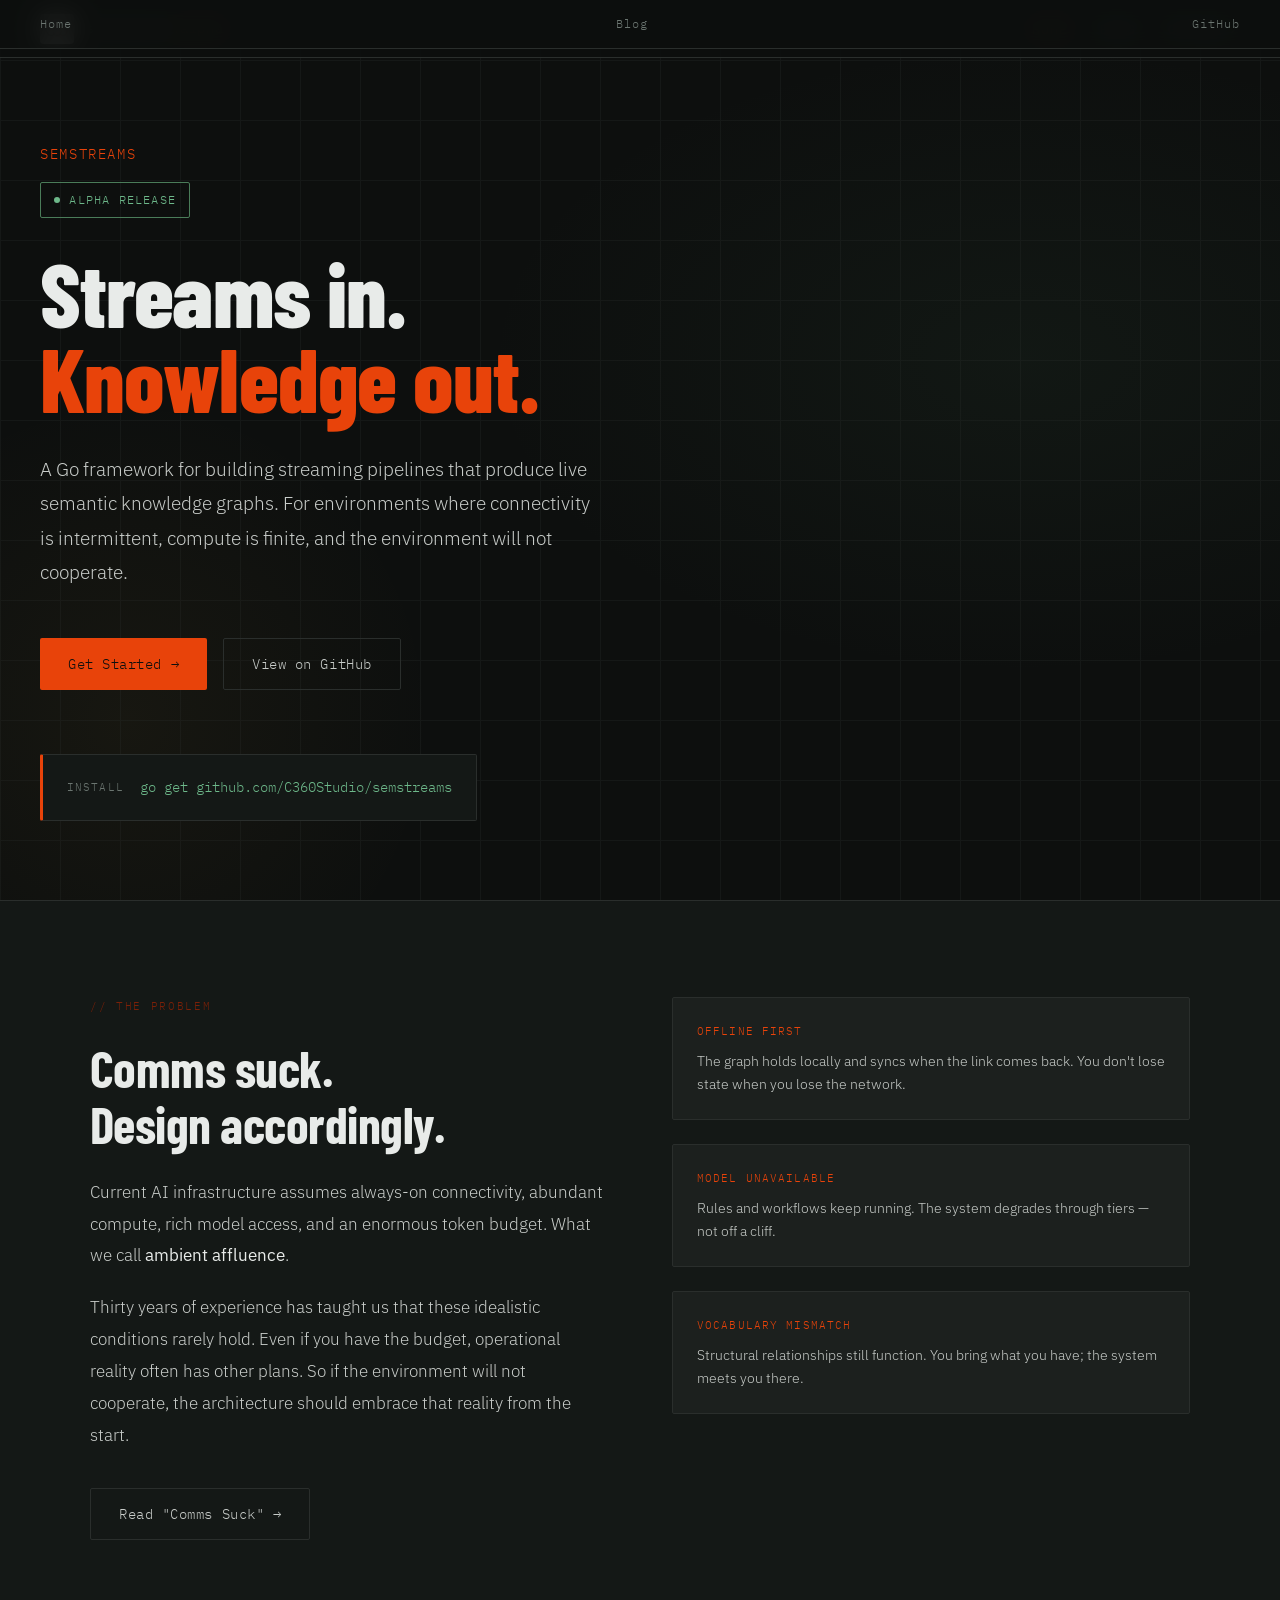
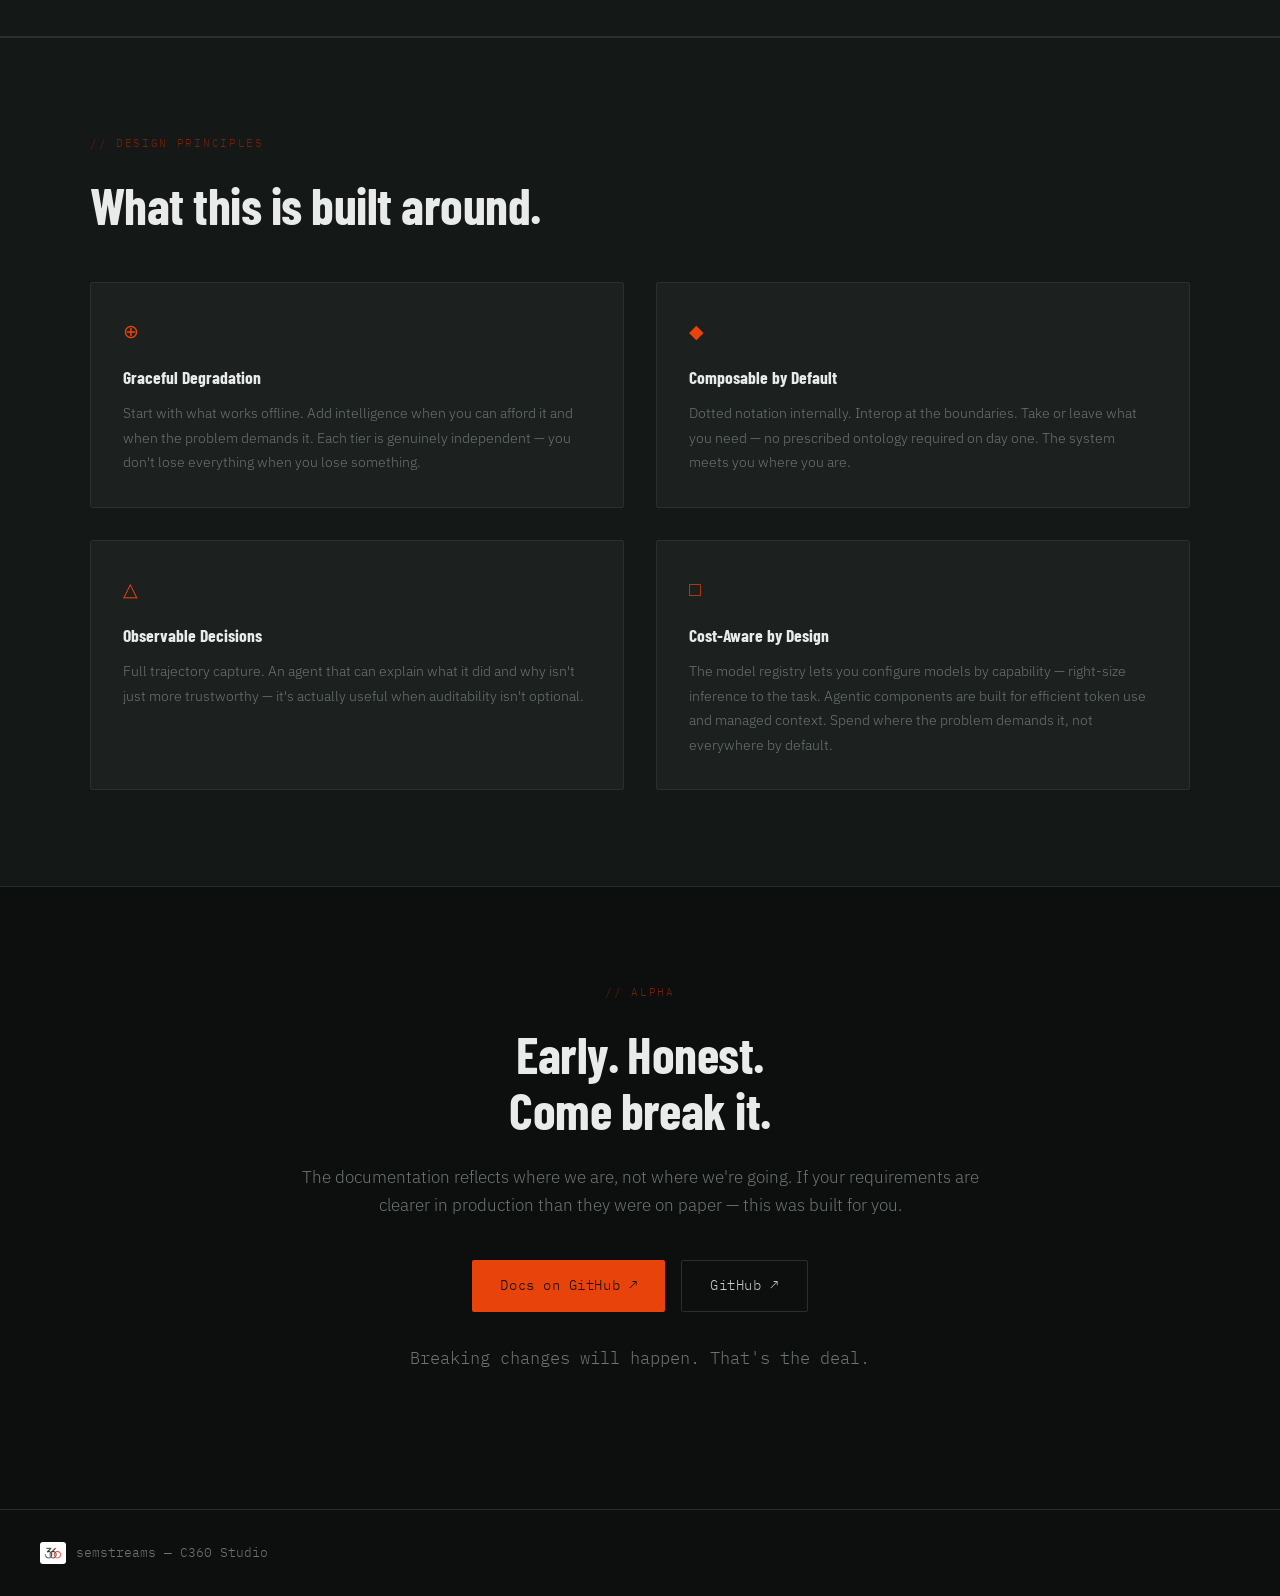
==== index.html @ 3d32286f "feat: add favicon using 360 logo Co-Authored-By: Claude Opus 4.6 <noreply@anthropic.com>" ====
<!DOCTYPE html>
<html lang="en">
<head>
  <meta charset="UTF-8" />
  <meta name="viewport" content="width=device-width, initial-scale=1.0" />
  <title>Semstreams — Stream Processing for the Real World</title>
  <link rel="preconnect" href="https://fonts.googleapis.com" />
  <link href="https://fonts.googleapis.com/css2?family=Barlow+Condensed:wght@600;700;800&family=IBM+Plex+Mono:wght@400;500&family=IBM+Plex+Sans:wght@300;400&display=swap" rel="stylesheet" />
  <link rel="icon" type="image/png" href="360 logo round 50.png" />
  <link rel="stylesheet" href="styles.css" />
</head>
<body>
<nav>
  <a href="index.html" class="nav-logo">
    <img src="360 logo round 50.png" alt="C360 Studio" />
    <span>semstreams<em>.alpha</em></span>
  </a>
  <ul class="nav-links">
    <li><a href="index.html" class="active">Home</a></li>
    <li><a href="blog.html">Blog</a></li>
    <li><a href="https://github.com/C360Studio/semstreams" target="_blank">GitHub &#8599;</a></li>
  </ul>
</nav>

<section class="hero">
  <div class="hero-grid"></div>
  <div class="hero-content">
    <div class="hero-product">Semstreams</div>
    <div class="hero-tag">Alpha Release</div>
    <h1>Streams in.<br/><em>Knowledge out.</em></h1>
    <p class="hero-sub">A Go framework for building streaming pipelines that produce live semantic knowledge graphs. For environments where connectivity is intermittent, compute is finite, and the environment will not cooperate.</p>
    <div class="hero-actions">
      <a href="https://github.com/C360Studio/semstreams/tree/main/docs" target="_blank" class="btn-primary">Get Started &#8594;</a>
      <a href="https://github.com/C360Studio/semstreams" target="_blank" class="btn-ghost">View on GitHub</a>
    </div>
    <div class="install-strip">
      <span class="install-label">Install</span>
      <code>go get github.com/C360Studio/semstreams</code>
    </div>
  </div>
</section>

<section class="truth-section">
  <div class="truth-grid">
    <div class="truth-left">
      <div class="section-label">// The Problem</div>
      <h2>Comms suck.<br/>Design accordingly.</h2>
      <p>Current AI infrastructure assumes always-on connectivity, abundant compute, rich model access, and an enormous token budget. What we call <strong>ambient affluence</strong>.</p>
      <p>Thirty years of experience has taught us that these idealistic conditions rarely hold. Even if you have the budget, operational reality often has other plans. So if the environment will not cooperate, the architecture should embrace that reality from the start.</p>
      <a href="blog.html" class="btn-ghost" style="display:inline-flex;margin-top:1rem;">Read "Comms Suck" &#8594;</a>
    </div>
    <div class="truth-right">
      <div class="truth-item"><div class="truth-item-label">Offline first</div><p>The graph holds locally and syncs when the link comes back. You don't lose state when you lose the network.</p></div>
      <div class="truth-item"><div class="truth-item-label">Model unavailable</div><p>Rules and workflows keep running. The system degrades through tiers — not off a cliff.</p></div>
      <div class="truth-item"><div class="truth-item-label">Vocabulary mismatch</div><p>Structural relationships still function. You bring what you have; the system meets you there.</p></div>
    </div>
  </div>
</section>

<section class="principles-section">
  <div class="principles-inner">
    <div class="section-label">// Design Principles</div>
    <h2>What this is built around.</h2>
    <div class="principles-grid">
      <div class="principle"><div class="principle-icon">&#8853;</div><h3>Graceful Degradation</h3><p>Start with what works offline. Add intelligence when you can afford it and when the problem demands it. Each tier is genuinely independent — you don't lose everything when you lose something.</p></div>
      <div class="principle"><div class="principle-icon">&#9670;</div><h3>Composable by Default</h3><p>Dotted notation internally. Interop at the boundaries. Take or leave what you need — no prescribed ontology required on day one. The system meets you where you are.</p></div>
      <div class="principle"><div class="principle-icon">&#9651;</div><h3>Observable Decisions</h3><p>Full trajectory capture. An agent that can explain what it did and why isn't just more trustworthy — it's actually useful when auditability isn't optional.</p></div>
      <div class="principle"><div class="principle-icon">&#9633;</div><h3>Cost-Aware by Design</h3><p>The model registry lets you configure models by capability — right-size inference to the task. Agentic components are built for efficient token use and managed context. Spend where the problem demands it, not everywhere by default.</p></div>
    </div>
  </div>
</section>

<section>
  <div class="cta-section">
    <div class="section-label">// Alpha</div>
    <h2>Early. Honest.<br/>Come break it.</h2>
    <p>The documentation reflects where we are, not where we're going. If your requirements are clearer in production than they were on paper — this was built for you.</p>
    <div class="cta-actions">
      <a href="https://github.com/C360Studio/semstreams/tree/main/docs" target="_blank" class="btn-primary">Docs on GitHub &#8599;</a>
      <a href="https://github.com/C360Studio/semstreams" target="_blank" class="btn-ghost">GitHub &#8599;</a>
    </div>
    <p class="alpha-note">Breaking changes will happen. That's the deal.</p>
  </div>
</section>

<footer>
  <div class="footer-left">
    <img src="360 logo round 50.png" alt="C360" />
    <span>semstreams &mdash; C360 Studio</span>
  </div>
  <nav class="footer-links">
    <a href="index.html">Home</a>
    <a href="blog.html">Blog</a>
    <a href="https://github.com/C360Studio/semstreams" target="_blank">GitHub</a>
  </nav>
</footer>
</body>
</html>
---- styles.css ----
/* ===== Reset & Custom Properties ===== */
*, *::before, *::after { box-sizing: border-box; margin: 0; padding: 0; }

:root {
  --bg: #0d0f0e;
  --bg-2: #141816;
  --bg-3: #1c201e;
  --border: #2a2e2c;
  --orange: #e8430a;
  --orange-dim: #7a2008;
  --orange-lt: #ff6b35;
  --green: #4a7c59;
  --green-lt: #6db88a;
  --text: #c8ccc9;
  --text-dim: #6b7570;
  --text-lt: #e8ebe9;
  --font-head: "Barlow Condensed", sans-serif;
  --font-mono: "IBM Plex Mono", monospace;
  --font-body: "IBM Plex Sans", sans-serif;
}

html { scroll-behavior: smooth; }

body {
  background: var(--bg);
  color: var(--text);
  font-family: var(--font-body);
  font-weight: 300;
  line-height: 1.7;
  min-height: 100vh;
  overflow-x: hidden;
}

/* ===== Nav ===== */
nav {
  position: fixed; top: 0; left: 0; right: 0; z-index: 100;
  display: flex; align-items: center; justify-content: space-between;
  padding: 0.85rem 2.5rem;
  background: rgba(13,15,14,0.94);
  backdrop-filter: blur(12px);
  border-bottom: 1px solid var(--border);
}
.nav-logo { display: flex; align-items: center; gap: 0.75rem; text-decoration: none; }
.nav-logo img { height: 30px; width: auto; background: white; border-radius: 4px; padding: 3px 5px; }
.nav-logo span { font-family: var(--font-mono); font-size: .9rem; color: var(--text-dim); letter-spacing: .04em; }
.nav-logo em { font-style: normal; color: var(--orange); }
.nav-links { display: flex; gap: 2rem; list-style: none; }
.nav-links a {
  font-family: var(--font-mono); font-size: .8rem; color: var(--text-dim);
  text-decoration: none; letter-spacing: .08em; text-transform: uppercase; transition: color .2s;
}
.nav-links a:hover, .nav-links a.active { color: var(--orange); }

/* ===== Typography ===== */
h1 {
  font-family: var(--font-head);
  font-size: clamp(2.5rem, 6vw, 4rem);
  font-weight: 800;
  color: var(--text-lt);
  letter-spacing: -.01em;
  line-height: 1.0;
  margin-bottom: 2rem;
}
h1 em { font-style: normal; color: var(--orange); }

h2 {
  font-family: var(--font-head);
  font-size: clamp(2rem, 4vw, 3.2rem);
  font-weight: 700;
  color: var(--text-lt);
  line-height: 1.1;
  margin-bottom: 1.5rem;
  letter-spacing: -.01em;
}

section { padding: 6rem 2.5rem; }

.section-label {
  font-family: var(--font-mono); font-size: .7rem; color: var(--orange-dim);
  letter-spacing: .15em; text-transform: uppercase; margin-bottom: 1.5rem;
}

/* ===== Buttons ===== */
.btn-primary {
  display: inline-flex; align-items: center; gap: .5rem;
  font-family: var(--font-mono); font-size: .85rem; color: var(--bg);
  background: var(--orange); padding: .85rem 1.75rem; text-decoration: none;
  letter-spacing: .04em; transition: background .2s, transform .15s; border-radius: 2px;
}
.btn-primary:hover { background: #ff6b35; transform: translateY(-1px); }

.btn-ghost {
  display: inline-flex; align-items: center; gap: .5rem;
  font-family: var(--font-mono); font-size: .85rem; color: var(--text);
  background: transparent; border: 1px solid var(--border); padding: .85rem 1.75rem;
  text-decoration: none; letter-spacing: .04em;
  transition: border-color .2s, color .2s, transform .15s; border-radius: 2px;
}
.btn-ghost:hover { border-color: var(--orange); color: var(--orange); transform: translateY(-1px); }

/* ===== Tags & Meta ===== */
.post-date { font-family: var(--font-mono); font-size: .72rem; color: var(--text-dim); letter-spacing: .06em; }
.post-tag {
  font-family: var(--font-mono); font-size: .65rem; color: var(--green-lt);
  border: 1px solid var(--green); padding: .15rem .45rem; border-radius: 2px;
  letter-spacing: .08em; text-transform: uppercase;
}

/* ===== Footer ===== */
footer {
  padding: 2rem 2.5rem; border-top: 1px solid var(--border);
  display: flex; justify-content: space-between; align-items: center;
}
.footer-left { display: flex; align-items: center; gap: 0.65rem; }
.footer-left img { height: 22px; background: white; border-radius: 3px; padding: 2px 4px; }
.footer-left span { font-family: var(--font-mono); font-size: .8rem; color: var(--text-dim); }
.footer-links { display: flex; gap: 2rem; }
.footer-links a {
  font-family: var(--font-mono); font-size: .75rem; color: var(--text-dim);
  text-decoration: none; letter-spacing: .08em; transition: color .2s;
}
.footer-links a:hover { color: var(--orange); }

/* ===== Hero (index.html) ===== */
.hero {
  min-height: 100vh; display: flex; flex-direction: column; justify-content: center;
  padding: 8rem 2.5rem 4rem; position: relative; overflow: hidden;
}
.hero::before {
  content: ''; position: absolute; inset: 0;
  background:
    radial-gradient(ellipse 60% 50% at 80% 40%, rgba(74,124,89,.08) 0%, transparent 70%),
    radial-gradient(ellipse 40% 60% at 10% 80%, rgba(212,168,67,.05) 0%, transparent 60%);
  pointer-events: none;
}
.hero-grid {
  position: absolute; inset: 0;
  background-image: linear-gradient(var(--border) 1px, transparent 1px), linear-gradient(90deg, var(--border) 1px, transparent 1px);
  background-size: 60px 60px; opacity: .3; pointer-events: none;
}
.hero-content { position: relative; max-width: 900px; }
.hero-tag {
  display: inline-flex; align-items: center; gap: .6rem;
  font-family: var(--font-mono); font-size: .75rem; color: var(--green-lt);
  letter-spacing: .1em; text-transform: uppercase; margin-bottom: 2rem;
  padding: .4rem .8rem; border: 1px solid var(--green); border-radius: 2px;
}
.hero-tag::before {
  content: ''; width: 6px; height: 6px; background: var(--green-lt);
  border-radius: 50%; animation: pulse 2s infinite;
}
.hero-product {
  font-family: var(--font-mono); font-size: .85rem; color: var(--orange);
  letter-spacing: .12em; text-transform: uppercase; margin-bottom: 1rem;
}
.hero h1 {
  font-size: clamp(3rem, 7vw, 6.5rem);
  line-height: .95;
}
.hero-sub {
  font-size: clamp(1rem, 2vw, 1.2rem); font-weight: 300; color: var(--text);
  max-width: 560px; margin-bottom: 3rem; line-height: 1.8;
}
.hero-actions { display: flex; gap: 1rem; flex-wrap: wrap; }
.install-strip {
  margin-top: 4rem; padding: 1.25rem 1.5rem;
  background: var(--bg-2); border: 1px solid var(--border);
  border-left: 3px solid var(--orange); border-radius: 2px;
  display: inline-flex; align-items: center; gap: 1rem;
}
.install-strip code { font-family: var(--font-mono); font-size: .9rem; color: var(--green-lt); }
.install-label {
  font-family: var(--font-mono); font-size: .7rem; color: var(--text-dim);
  text-transform: uppercase; letter-spacing: .1em; white-space: nowrap;
}

@keyframes pulse { 0%,100%{opacity:1} 50%{opacity:.3} }
@keyframes fadeUp { from{opacity:0;transform:translateY(24px)} to{opacity:1;transform:translateY(0)} }
.hero-product { animation: fadeUp .5s ease both; }
.hero-tag { animation: fadeUp .5s .1s ease both; }
.hero h1 { animation: fadeUp .5s .2s ease both; }
.hero-sub { animation: fadeUp .5s .2s ease both; }
.hero-actions { animation: fadeUp .5s .3s ease both; }
.install-strip { animation: fadeUp .5s .4s ease both; }

/* ===== Truth Section (index.html) ===== */
.truth-section {
  background: var(--bg-2);
  border-top: 1px solid var(--border); border-bottom: 1px solid var(--border);
}
.truth-grid {
  display: grid; grid-template-columns: 1fr 1fr; gap: 4rem;
  max-width: 1100px; margin: 0 auto; align-items: start;
}
.truth-left p { font-size: 1.05rem; line-height: 1.9; color: var(--text); margin-bottom: 1.25rem; }
.truth-left strong { color: var(--text-lt); font-weight: 400; }
.truth-right { display: flex; flex-direction: column; gap: 1.5rem; }
.truth-item { padding: 1.5rem; background: var(--bg-3); border: 1px solid var(--border); border-radius: 2px; }
.truth-item-label {
  font-family: var(--font-mono); font-size: .7rem; color: var(--orange);
  letter-spacing: .1em; text-transform: uppercase; margin-bottom: .5rem;
}
.truth-item p { font-size: .9rem; color: var(--text); line-height: 1.6; }

/* ===== Principles Section (index.html) ===== */
.principles-section {
  background: var(--bg-2);
  border-top: 1px solid var(--border); border-bottom: 1px solid var(--border);
}
.principles-inner { max-width: 1100px; margin: 0 auto; }
.principles-grid { display: grid; grid-template-columns: repeat(2, 1fr); gap: 2rem; margin-top: 3rem; }
.principle {
  padding: 2rem; border: 1px solid var(--border); border-radius: 2px;
  background: var(--bg-3); transition: border-color .2s;
}
.principle:hover { border-color: var(--orange-dim); }
.principle-icon { font-size: 1.2rem; color: var(--orange); margin-bottom: 1rem; }
.principle h3 {
  font-family: var(--font-head); font-size: 1.1rem; font-weight: 700;
  color: var(--text-lt); margin-bottom: .5rem;
}
.principle p { font-size: .9rem; color: var(--text-dim); line-height: 1.7; }

/* ===== CTA Section (index.html) ===== */
.cta-section { text-align: center; max-width: 700px; margin: 0 auto; }
.cta-section > p { color: var(--text-dim); margin-bottom: 2.5rem; font-size: 1.05rem; }
.cta-actions { display: flex; gap: 1rem; justify-content: center; flex-wrap: wrap; }
.alpha-note { margin-top: 2rem; font-family: var(--font-mono); font-size: .75rem; color: var(--text-dim); }

/* ===== Blog Header & Posts (blog.html) ===== */
.blog-header { padding: 8rem 2.5rem 3rem; max-width: 800px; margin: 0 auto; }
.blog-header h1 {
  font-size: clamp(2.5rem, 5vw, 4rem);
  margin-bottom: 1rem;
}
.blog-header p { font-size: 1.05rem; color: var(--text-dim); max-width: 520px; line-height: 1.8; }
.posts-list { max-width: 800px; margin: 0 auto; padding: 0 2.5rem 6rem; }
.post-card { display: block; padding: 2.5rem 0; border-bottom: 1px solid var(--border); text-decoration: none; }
.post-card:hover .post-title { color: var(--orange); }
.post-card:last-child { border-bottom: none; }
.post-meta { display: flex; align-items: center; gap: .75rem; margin-bottom: 1rem; flex-wrap: wrap; }
.post-title {
  font-family: var(--font-head); font-size: 1.9rem; font-weight: 700;
  color: var(--text-lt); margin-bottom: .75rem; letter-spacing: -.01em;
  transition: color .2s; line-height: 1.1;
}
.post-excerpt { font-size: 1rem; color: var(--text-dim); line-height: 1.8; max-width: 620px; }
.read-more {
  display: inline-flex; align-items: center; gap: .4rem; margin-top: 1rem;
  font-family: var(--font-mono); font-size: .78rem; color: var(--orange); letter-spacing: .04em;
}

/* ===== Article (docs/posts/) ===== */
.article-back { padding: 6rem 2.5rem 0; max-width: 720px; margin: 0 auto; }
.back-link {
  font-family: var(--font-mono); font-size: .78rem; color: var(--text-dim);
  text-decoration: none; letter-spacing: .06em; transition: color .2s;
}
.back-link:hover { color: var(--orange); }
.article-content { max-width: 720px; margin: 0 auto; padding: 2.5rem 2.5rem 6rem; }
.article-meta { display: flex; align-items: center; gap: 1rem; margin-bottom: 2rem; }
.article-content h1 { margin-bottom: 3rem; }
.article-body p { font-size: 1.1rem; line-height: 1.9; color: var(--text); margin-bottom: 1.5rem; }
.article-body strong { color: var(--text-lt); font-weight: 400; }
.article-body hr { border: none; border-top: 1px solid var(--border); margin: 3rem 0; }
.article-footer {
  margin-top: 4rem; padding-top: 2rem; border-top: 1px solid var(--border);
  display: flex; align-items: center; justify-content: space-between; flex-wrap: wrap; gap: 1rem;
}
.article-footer a {
  color: var(--orange); text-decoration: none; font-family: var(--font-mono); font-size: .85rem;
}
.article-footer a:hover { color: var(--orange-lt); }

/* ===== Responsive ===== */
@media (max-width: 768px) {
  nav { padding: 1rem 1.5rem; }
  .nav-links { gap: 1rem; }
  section { padding: 4rem 1.5rem; }
  .truth-grid { grid-template-columns: 1fr; gap: 2rem; }
  .principles-grid { grid-template-columns: 1fr; }
  .blog-header, .posts-list { padding-left: 1.5rem; padding-right: 1.5rem; }
  .article-back, .article-content { padding-left: 1.5rem; padding-right: 1.5rem; }
  footer { flex-direction: column; gap: 1.5rem; text-align: center; }
}
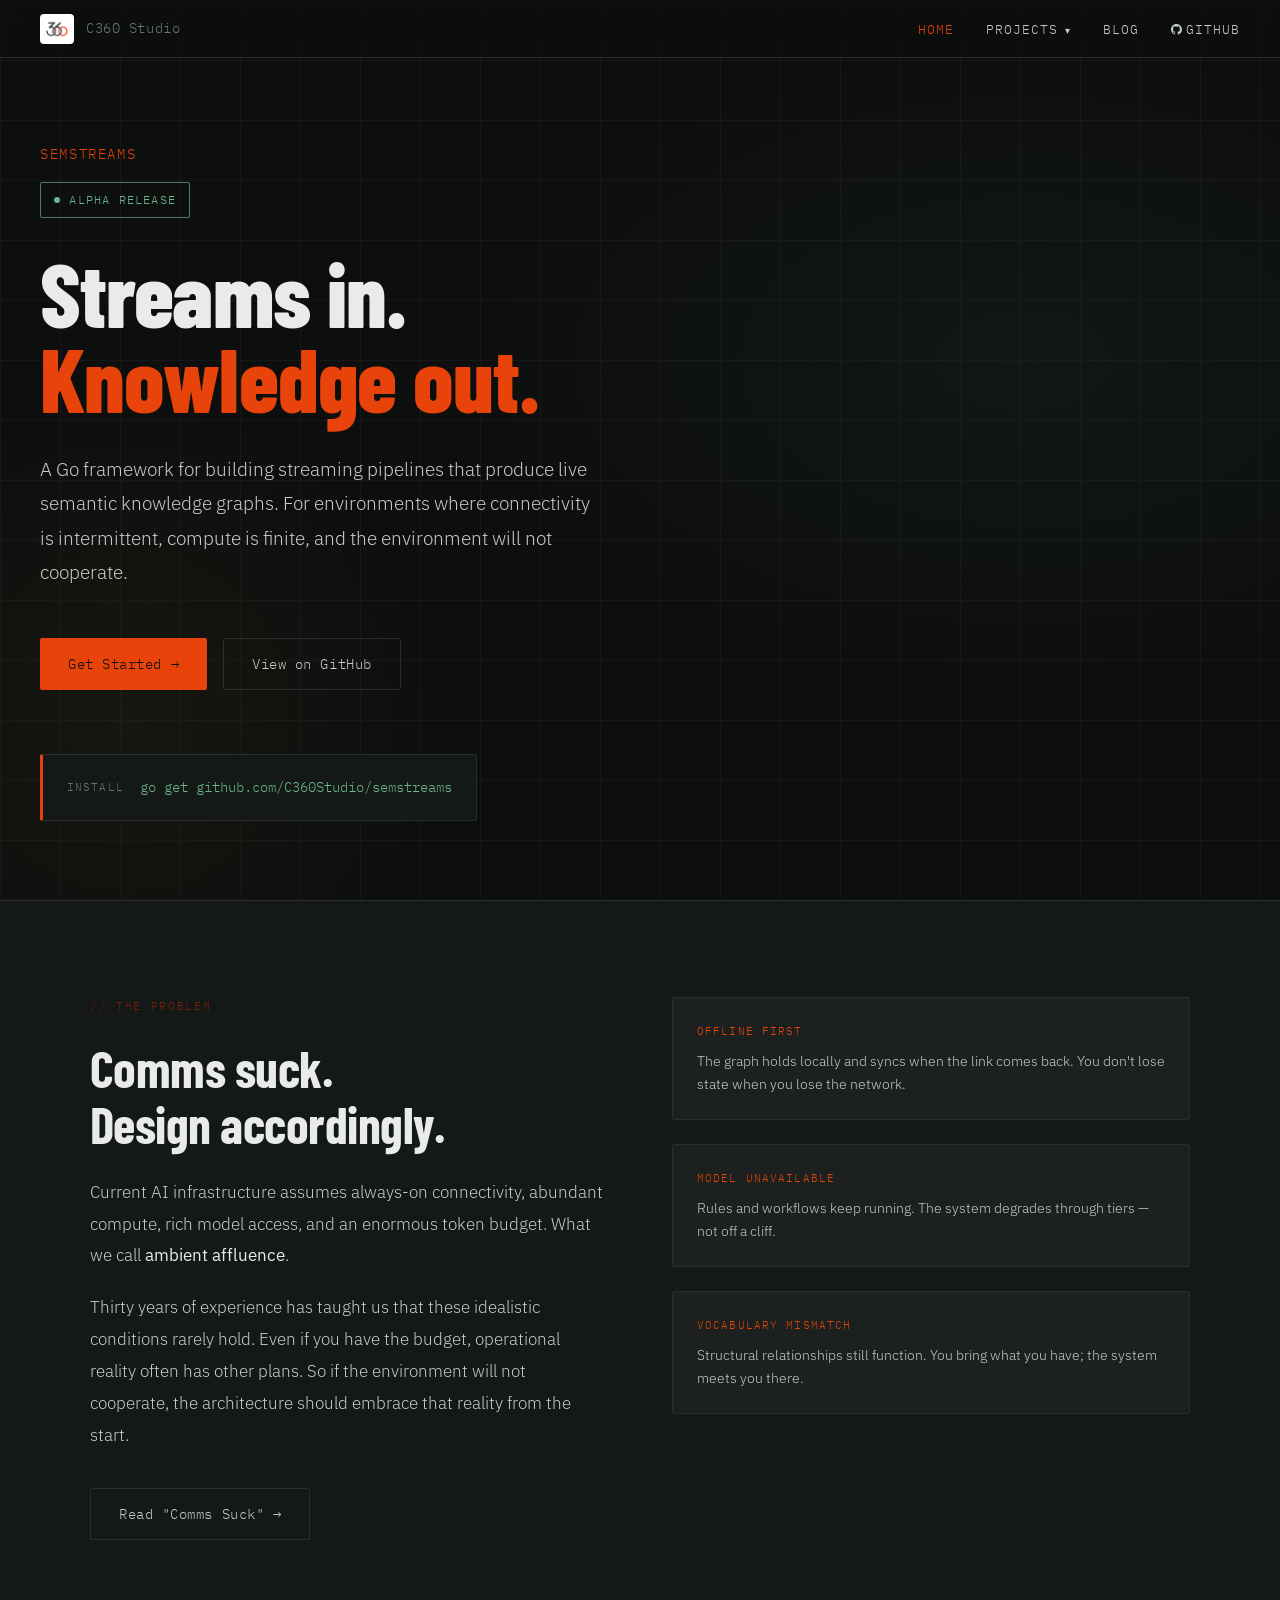
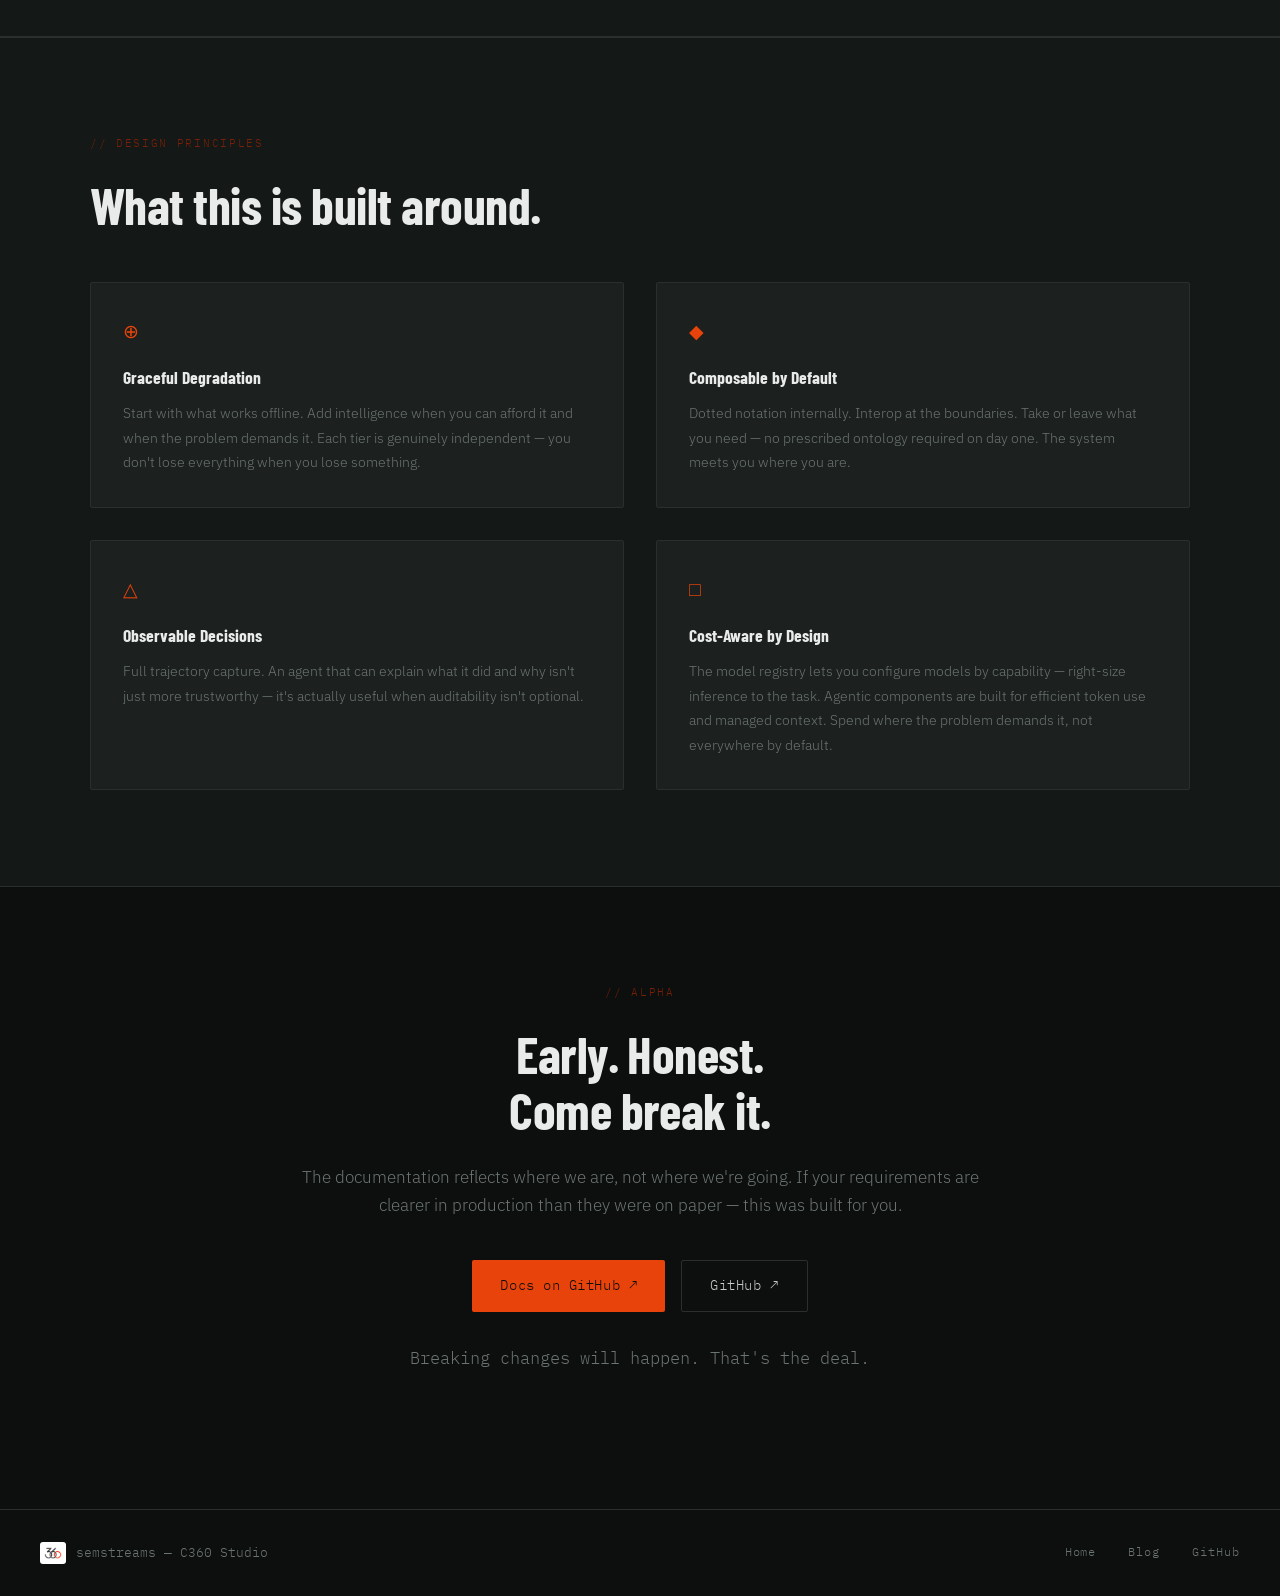
==== commit 5baacb4b: "feat: fix nav dropdown, add Projects menu, rename semdragon, update branding - Fix nav dropdown by s" ====
--- a/index.html
+++ b/index.html
@@ -7,18 +7,26 @@
   <link rel="preconnect" href="https://fonts.googleapis.com" />
   <link href="https://fonts.googleapis.com/css2?family=Barlow+Condensed:wght@600;700;800&family=IBM+Plex+Mono:wght@400;500&family=IBM+Plex+Sans:wght@300;400&display=swap" rel="stylesheet" />
   <link rel="icon" type="image/png" href="360 logo round 50.png" />
-  <link rel="stylesheet" href="styles.css" />
+  <link rel="stylesheet" href="styles.css?v=2" />
 </head>
 <body>
 <nav>
   <a href="index.html" class="nav-logo">
     <img src="360 logo round 50.png" alt="C360 Studio" />
-    <span>semstreams<em>.alpha</em></span>
+    <span>C360 Studio</span>
   </a>
   <ul class="nav-links">
     <li><a href="index.html" class="active">Home</a></li>
+    <li class="nav-dropdown">
+      <a href="#">Projects</a>
+      <ul class="dropdown-menu">
+        <li><a href="https://github.com/C360Studio/semstreams" target="_blank">SemStreams</a></li>
+        <li><a href="https://github.com/C360Studio/semdragon" target="_blank">SemDragon</a></li>
+        <li><span class="coming-soon">SemSpec <em>coming soon</em></span></li>
+      </ul>
+    </li>
     <li><a href="blog.html">Blog</a></li>
-    <li><a href="https://github.com/C360Studio/semstreams" target="_blank">GitHub &#8599;</a></li>
+    <li><a href="https://github.com/C360Studio" target="_blank"><svg class="gh-icon" viewBox="0 0 16 16"><path d="M8 0C3.58 0 0 3.58 0 8c0 3.54 2.29 6.53 5.47 7.59.4.07.55-.17.55-.38 0-.19-.01-.82-.01-1.49-2.01.37-2.53-.49-2.69-.94-.09-.23-.48-.94-.82-1.13-.28-.15-.68-.52-.01-.53.63-.01 1.08.58 1.23.82.72 1.21 1.87.87 2.33.66.07-.52.28-.87.51-1.07-1.78-.2-3.64-.89-3.64-3.95 0-.87.31-1.59.82-2.15-.08-.2-.36-1.02.08-2.12 0 0 .67-.21 2.2.82.64-.18 1.32-.27 2-.27s1.36.09 2 .27c1.53-1.04 2.2-.82 2.2-.82.44 1.1.16 1.92.08 2.12.51.56.82 1.27.82 2.15 0 3.07-1.87 3.75-3.65 3.95.29.25.54.73.54 1.48 0 1.07-.01 1.93-.01 2.2 0 .21.15.46.55.38A8.01 8.01 0 0016 8c0-4.42-3.58-8-8-8z"/></svg>GitHub</a></li>
   </ul>
 </nav>
 
--- a/styles.css
+++ b/styles.css
@@ -32,7 +32,7 @@
 }
 
 /* ===== Nav ===== */
-nav {
+body > nav {
   position: fixed; top: 0; left: 0; right: 0; z-index: 100;
   display: flex; align-items: center; justify-content: space-between;
   padding: 0.85rem 2.5rem;
@@ -46,10 +46,35 @@
 .nav-logo em { font-style: normal; color: var(--orange); }
 .nav-links { display: flex; gap: 2rem; list-style: none; }
 .nav-links a {
-  font-family: var(--font-mono); font-size: .8rem; color: var(--text-dim);
+  font-family: var(--font-mono); font-size: .8rem; color: var(--text);
   text-decoration: none; letter-spacing: .08em; text-transform: uppercase; transition: color .2s;
 }
 .nav-links a:hover, .nav-links a.active { color: var(--orange); }
+.gh-icon { display: inline-block; width: .85em; height: .85em; vertical-align: -0.1em; margin-right: .3em; }
+.gh-icon path { fill: currentColor; }
+
+/* Nav Dropdown */
+.nav-dropdown { position: relative; }
+.nav-dropdown > a::after { content: ' ▾'; font-size: .6rem; }
+.dropdown-menu {
+  display: none; position: absolute; top: 100%; left: 0;
+  background: var(--bg-2); border: 1px solid var(--border);
+  list-style: none; min-width: 180px; padding: .5rem 0;
+  padding-top: 1rem; border-radius: 2px; z-index: 200;
+}
+.nav-dropdown:hover .dropdown-menu { display: block; }
+.dropdown-menu li a, .dropdown-menu li .coming-soon {
+  display: block; padding: .5rem 1.25rem;
+  font-family: var(--font-mono); font-size: .78rem; color: var(--text);
+  text-decoration: none; letter-spacing: .06em; white-space: nowrap; transition: color .2s;
+  text-transform: none;
+}
+.dropdown-menu li a:hover { color: var(--orange); background: var(--bg-3); }
+.dropdown-menu .coming-soon { color: var(--text-dim); cursor: default; }
+.dropdown-menu .coming-soon em {
+  font-style: normal; font-size: .65rem; color: var(--green);
+  margin-left: .5rem; border: 1px solid var(--green); padding: .1rem .35rem; border-radius: 2px;
+}
 
 /* ===== Typography ===== */
 h1 {
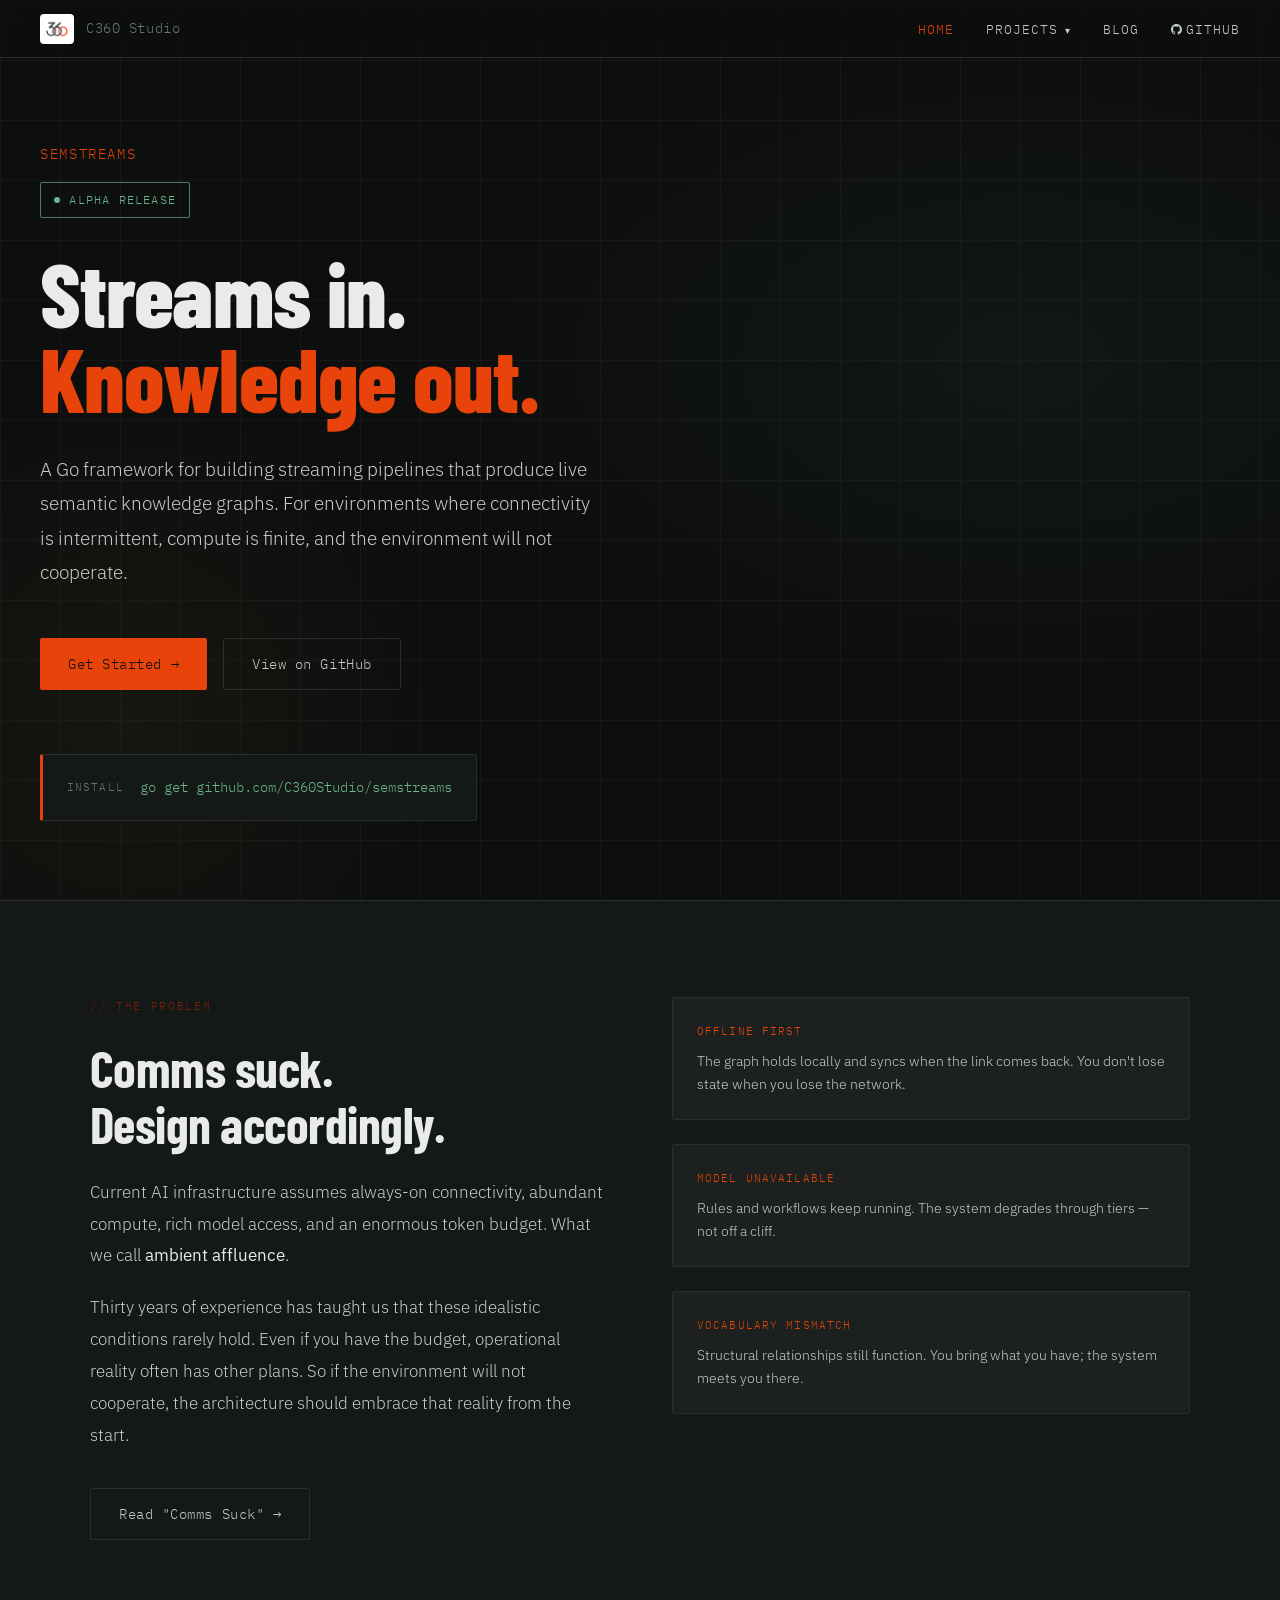
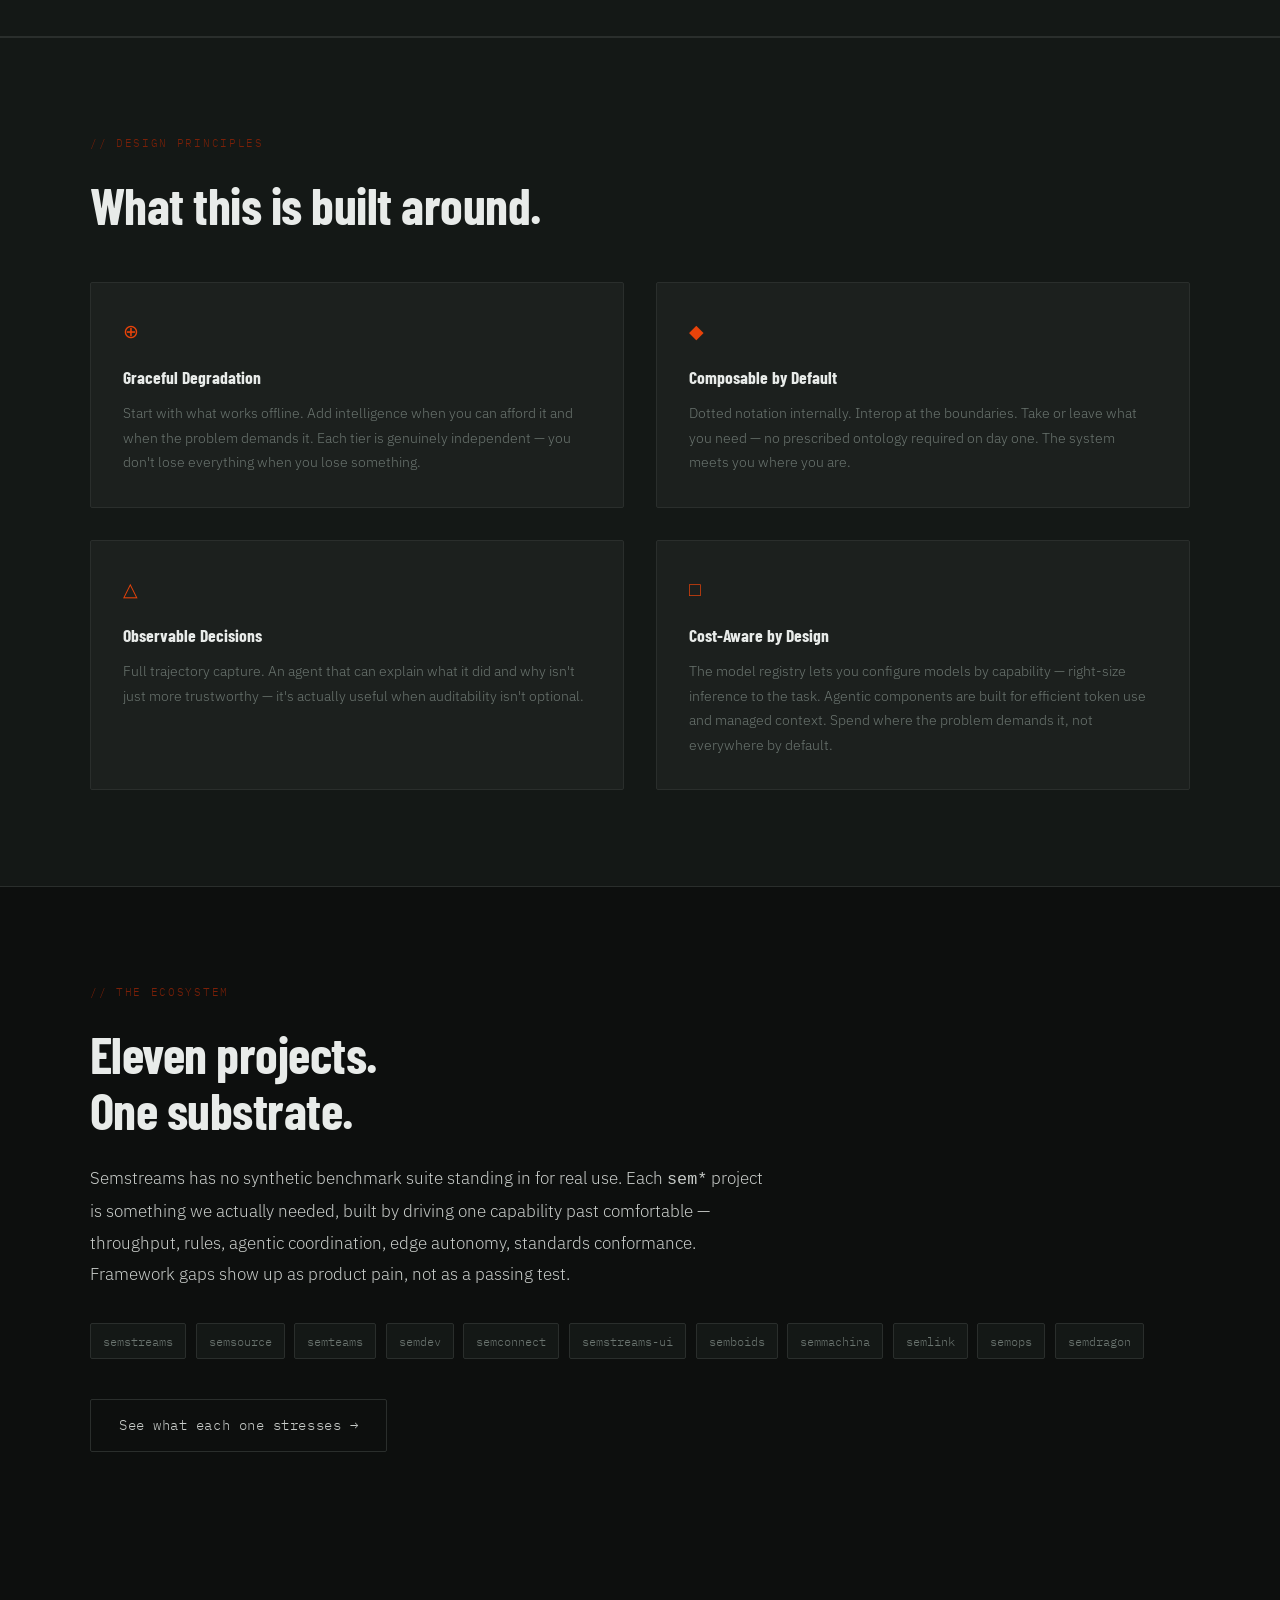
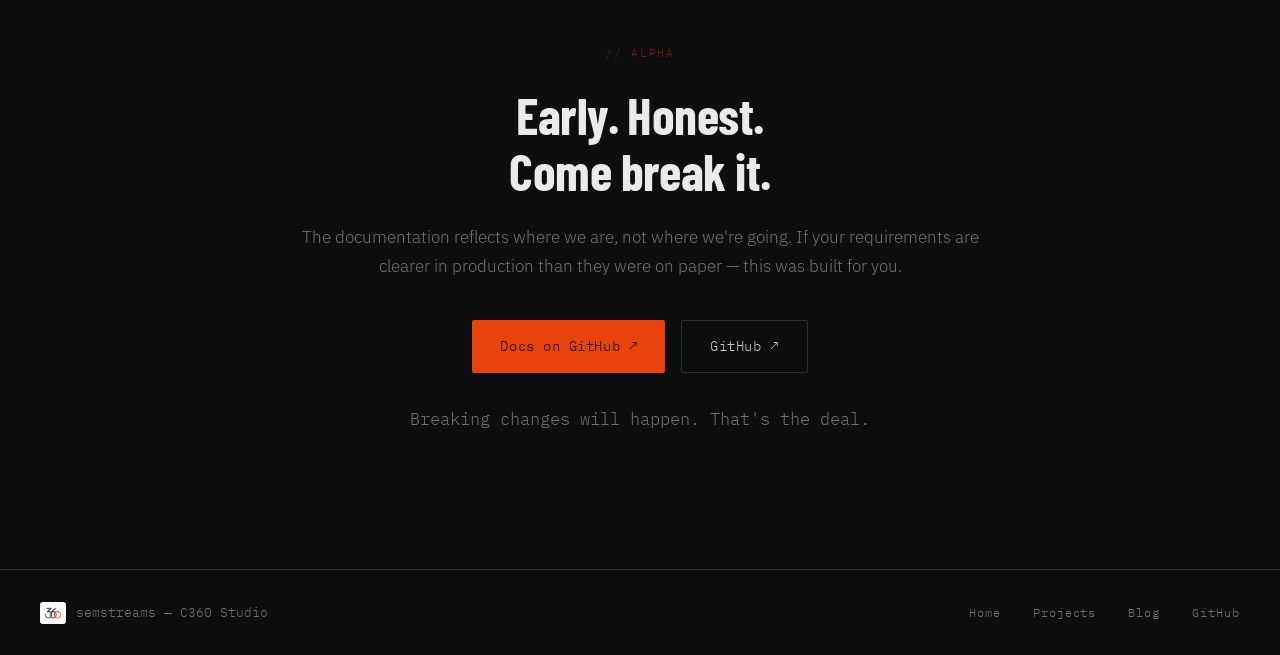
==== commit 928f172a: "feat: add projects page inventorying the sem* ecosystem Adds projects.html cataloguing 14 repos acro" ====
--- a/index.html
+++ b/index.html
@@ -7,7 +7,7 @@
   <link rel="preconnect" href="https://fonts.googleapis.com" />
   <link href="https://fonts.googleapis.com/css2?family=Barlow+Condensed:wght@600;700;800&family=IBM+Plex+Mono:wght@400;500&family=IBM+Plex+Sans:wght@300;400&display=swap" rel="stylesheet" />
   <link rel="icon" type="image/png" href="360 logo round 50.png" />
-  <link rel="stylesheet" href="styles.css?v=2" />
+  <link rel="stylesheet" href="styles.css?v=3" />
 </head>
 <body>
 <nav>
@@ -18,11 +18,14 @@
   <ul class="nav-links">
     <li><a href="index.html" class="active">Home</a></li>
     <li class="nav-dropdown">
-      <a href="#">Projects</a>
+      <a href="projects.html">Projects</a>
       <ul class="dropdown-menu">
+        <li><a href="projects.html">All Projects</a></li>
         <li><a href="https://github.com/C360Studio/semstreams" target="_blank">SemStreams</a></li>
-        <li><a href="https://github.com/C360Studio/semdragon" target="_blank">SemDragon</a></li>
-        <li><span class="coming-soon">SemSpec <em>coming soon</em></span></li>
+        <li><a href="https://github.com/C360Studio/semsource" target="_blank">SemSource</a></li>
+        <li><a href="https://github.com/C360Studio/semteams" target="_blank">SemTeams</a></li>
+        <li><a href="https://github.com/C360Studio/semdev" target="_blank">SemDev</a></li>
+        <li><a href="https://github.com/C360Studio/semconnect" target="_blank">SemConnect</a></li>
       </ul>
     </li>
     <li><a href="blog.html">Blog</a></li>
@@ -79,6 +82,28 @@
 </section>
 
 <section>
+  <div class="eco-inner">
+    <div class="section-label">// The Ecosystem</div>
+    <h2>Eleven projects.<br/>One substrate.</h2>
+    <p class="eco-lede">Semstreams has no synthetic benchmark suite standing in for real use. Each <code>sem*</code> project is something we actually needed, built by driving one capability past comfortable — throughput, rules, agentic coordination, edge autonomy, standards conformance. Framework gaps show up as product pain, not as a passing test.</p>
+    <div class="eco-strip">
+      <span class="eco-chip">semstreams</span>
+      <span class="eco-chip">semsource</span>
+      <span class="eco-chip">semteams</span>
+      <span class="eco-chip">semdev</span>
+      <span class="eco-chip">semconnect</span>
+      <span class="eco-chip">semstreams-ui</span>
+      <span class="eco-chip">semboids</span>
+      <span class="eco-chip">semmachina</span>
+      <span class="eco-chip">semlink</span>
+      <span class="eco-chip">semops</span>
+      <span class="eco-chip">semdragon</span>
+    </div>
+    <a href="projects.html" class="btn-ghost">See what each one stresses &#8594;</a>
+  </div>
+</section>
+
+<section>
   <div class="cta-section">
     <div class="section-label">// Alpha</div>
     <h2>Early. Honest.<br/>Come break it.</h2>
@@ -98,6 +123,7 @@
   </div>
   <nav class="footer-links">
     <a href="index.html">Home</a>
+    <a href="projects.html">Projects</a>
     <a href="blog.html">Blog</a>
     <a href="https://github.com/C360Studio/semstreams" target="_blank">GitHub</a>
   </nav>
--- a/styles.css
+++ b/styles.css
@@ -11,6 +11,8 @@
   --orange-lt: #ff6b35;
   --green: #4a7c59;
   --green-lt: #6db88a;
+  --amber: #d4a843;
+  --amber-dim: #6b5420;
   --text: #c8ccc9;
   --text-dim: #6b7570;
   --text-lt: #e8ebe9;
@@ -297,6 +299,130 @@
 }
 .article-footer a:hover { color: var(--orange-lt); }
 
+/* ===== Ecosystem Teaser (index.html) ===== */
+.eco-inner { max-width: 1100px; margin: 0 auto; }
+.eco-strip { display: flex; flex-wrap: wrap; gap: .6rem; margin: 2rem 0 2.5rem; }
+.eco-chip {
+  font-family: var(--font-mono); font-size: .78rem; color: var(--text-dim);
+  border: 1px solid var(--border); background: var(--bg-2);
+  padding: .4rem .75rem; border-radius: 2px; transition: border-color .2s, color .2s;
+}
+.eco-chip:hover { border-color: var(--orange-dim); color: var(--text); }
+.eco-lede { font-size: 1.05rem; line-height: 1.9; max-width: 680px; color: var(--text); }
+
+/* ===== Projects Page (projects.html) ===== */
+.projects-header { padding: 8rem 2.5rem 3rem; max-width: 1100px; margin: 0 auto; }
+.projects-header h1 { font-size: clamp(2.5rem, 5vw, 4rem); margin-bottom: 1rem; }
+.projects-header p { font-size: 1.05rem; color: var(--text-dim); max-width: 620px; line-height: 1.8; }
+
+.why-section {
+  background: var(--bg-2);
+  border-top: 1px solid var(--border); border-bottom: 1px solid var(--border);
+}
+.why-inner { max-width: 1100px; margin: 0 auto; }
+.why-grid { display: grid; grid-template-columns: 1fr 1fr; gap: 4rem; align-items: start; }
+.why-left p { font-size: 1.05rem; line-height: 1.9; margin-bottom: 1.25rem; }
+.why-left strong { color: var(--text-lt); font-weight: 400; }
+.proof-callout {
+  background: var(--bg-3); border: 1px solid var(--border);
+  border-left: 3px solid var(--orange); border-radius: 2px; padding: 1.75rem;
+}
+.proof-label {
+  font-family: var(--font-mono); font-size: .7rem; color: var(--orange);
+  letter-spacing: .1em; text-transform: uppercase; margin-bottom: .75rem;
+}
+.proof-callout p { font-size: .95rem; line-height: 1.8; color: var(--text); }
+.proof-callout code {
+  font-family: var(--font-mono); font-size: .85rem; color: var(--green-lt);
+}
+.axis-list { list-style: none; margin-top: 2rem; display: flex; flex-direction: column; gap: .9rem; }
+.axis-list li { display: flex; gap: .9rem; align-items: baseline; font-size: .92rem; color: var(--text-dim); }
+.axis-list b {
+  font-family: var(--font-mono); font-size: .72rem; color: var(--green-lt);
+  letter-spacing: .06em; text-transform: uppercase; font-weight: 400;
+  min-width: 8.5rem; flex-shrink: 0;
+}
+
+/* ===== Projects Tables ===== */
+.projects-section { max-width: 1100px; margin: 0 auto; }
+.table-group { margin-bottom: 4.5rem; }
+.table-group:last-child { margin-bottom: 0; }
+.table-group h2 { font-size: clamp(1.5rem, 3vw, 2rem); margin-bottom: .75rem; }
+.group-qualifier {
+  font-family: var(--font-mono); font-size: .7rem; color: var(--text-dim);
+  letter-spacing: .08em; text-transform: uppercase; vertical-align: middle;
+  margin-left: .25rem; white-space: nowrap;
+}
+.group-note strong { color: var(--text); font-weight: 400; }
+.group-note { font-size: .95rem; color: var(--text-dim); max-width: 640px; margin-bottom: 1.75rem; line-height: 1.8; }
+
+.table-wrap {
+  overflow-x: auto; border: 1px solid var(--border);
+  border-radius: 2px; background: var(--bg-2);
+}
+table.projects { width: 100%; border-collapse: collapse; min-width: 900px; }
+.projects thead th {
+  font-family: var(--font-mono); font-size: .67rem; color: var(--text-dim);
+  letter-spacing: .12em; text-transform: uppercase; text-align: left;
+  padding: .9rem 1rem; background: var(--bg-3);
+  border-bottom: 1px solid var(--border); white-space: nowrap; font-weight: 500;
+}
+.projects td {
+  padding: 1.15rem 1rem; border-bottom: 1px solid var(--border);
+  vertical-align: top; font-size: .9rem;
+}
+.projects tbody tr:last-child td { border-bottom: none; }
+.projects tbody tr:hover { background: var(--bg-3); }
+
+.proj-name a {
+  font-family: var(--font-mono); font-size: .88rem; color: var(--text-lt);
+  text-decoration: none; letter-spacing: .02em; transition: color .2s; white-space: nowrap;
+}
+.proj-name a:hover { color: var(--orange); }
+.proj-name a::after { content: ' \2197'; font-size: .75em; color: var(--text-dim); }
+.proj-desc { color: var(--text-dim); line-height: 1.65; min-width: 22rem; }
+.proj-axis { font-family: var(--font-mono); font-size: .72rem; color: var(--green-lt); line-height: 1.6; }
+
+/* Stage badges */
+.badge {
+  display: inline-block; font-family: var(--font-mono); font-size: .63rem;
+  letter-spacing: .1em; text-transform: uppercase; white-space: nowrap;
+  padding: .18rem .5rem; border-radius: 2px; border: 1px solid;
+}
+.badge-active { color: var(--orange-lt); border-color: var(--orange-dim); }
+.badge-beta   { color: var(--green-lt); border-color: var(--green); }
+.badge-alpha  { color: var(--amber); border-color: var(--amber-dim); }
+.badge-lab    { color: var(--amber); border-color: var(--amber-dim); }
+.badge-paused { color: var(--text-dim); border-color: var(--border); }
+.badge-sub {
+  display: block; font-family: var(--font-mono); font-size: .68rem;
+  color: var(--text-dim); margin-top: .4rem; white-space: nowrap;
+}
+
+/* Tracks column */
+.track { font-family: var(--font-mono); font-size: .76rem; color: var(--text); white-space: nowrap; }
+.track-tag {
+  display: flex; align-items: center; gap: .4rem; margin-top: .35rem;
+  font-size: .65rem; color: var(--text-dim); letter-spacing: .08em; text-transform: uppercase;
+}
+.dot { width: 7px; height: 7px; border-radius: 50%; flex-shrink: 0; display: inline-block; }
+.dot-current { background: var(--green-lt); }
+.dot-recent  { background: var(--green); }
+.dot-lagging { background: var(--amber); }
+.dot-pinned  { background: var(--text-dim); }
+.dot-na      { background: var(--border); }
+
+.legend {
+  display: flex; flex-wrap: wrap; gap: 1.5rem; margin-top: 1.25rem;
+  font-family: var(--font-mono); font-size: .68rem; color: var(--text-dim);
+  letter-spacing: .06em;
+}
+.legend span { display: flex; align-items: center; gap: .45rem; }
+.verified-note {
+  font-family: var(--font-mono); font-size: .7rem; color: var(--text-dim);
+  margin-top: 2.5rem; padding-top: 1.5rem; border-top: 1px solid var(--border);
+}
+
 /* ===== Responsive ===== */
 @media (max-width: 768px) {
   nav { padding: 1rem 1.5rem; }
@@ -306,5 +432,9 @@
   .principles-grid { grid-template-columns: 1fr; }
   .blog-header, .posts-list { padding-left: 1.5rem; padding-right: 1.5rem; }
   .article-back, .article-content { padding-left: 1.5rem; padding-right: 1.5rem; }
+  .projects-header { padding-left: 1.5rem; padding-right: 1.5rem; }
+  .why-grid { grid-template-columns: 1fr; gap: 2.5rem; }
+  .axis-list li { flex-direction: column; gap: .2rem; }
+  .axis-list b { min-width: 0; }
   footer { flex-direction: column; gap: 1.5rem; text-align: center; }
 }
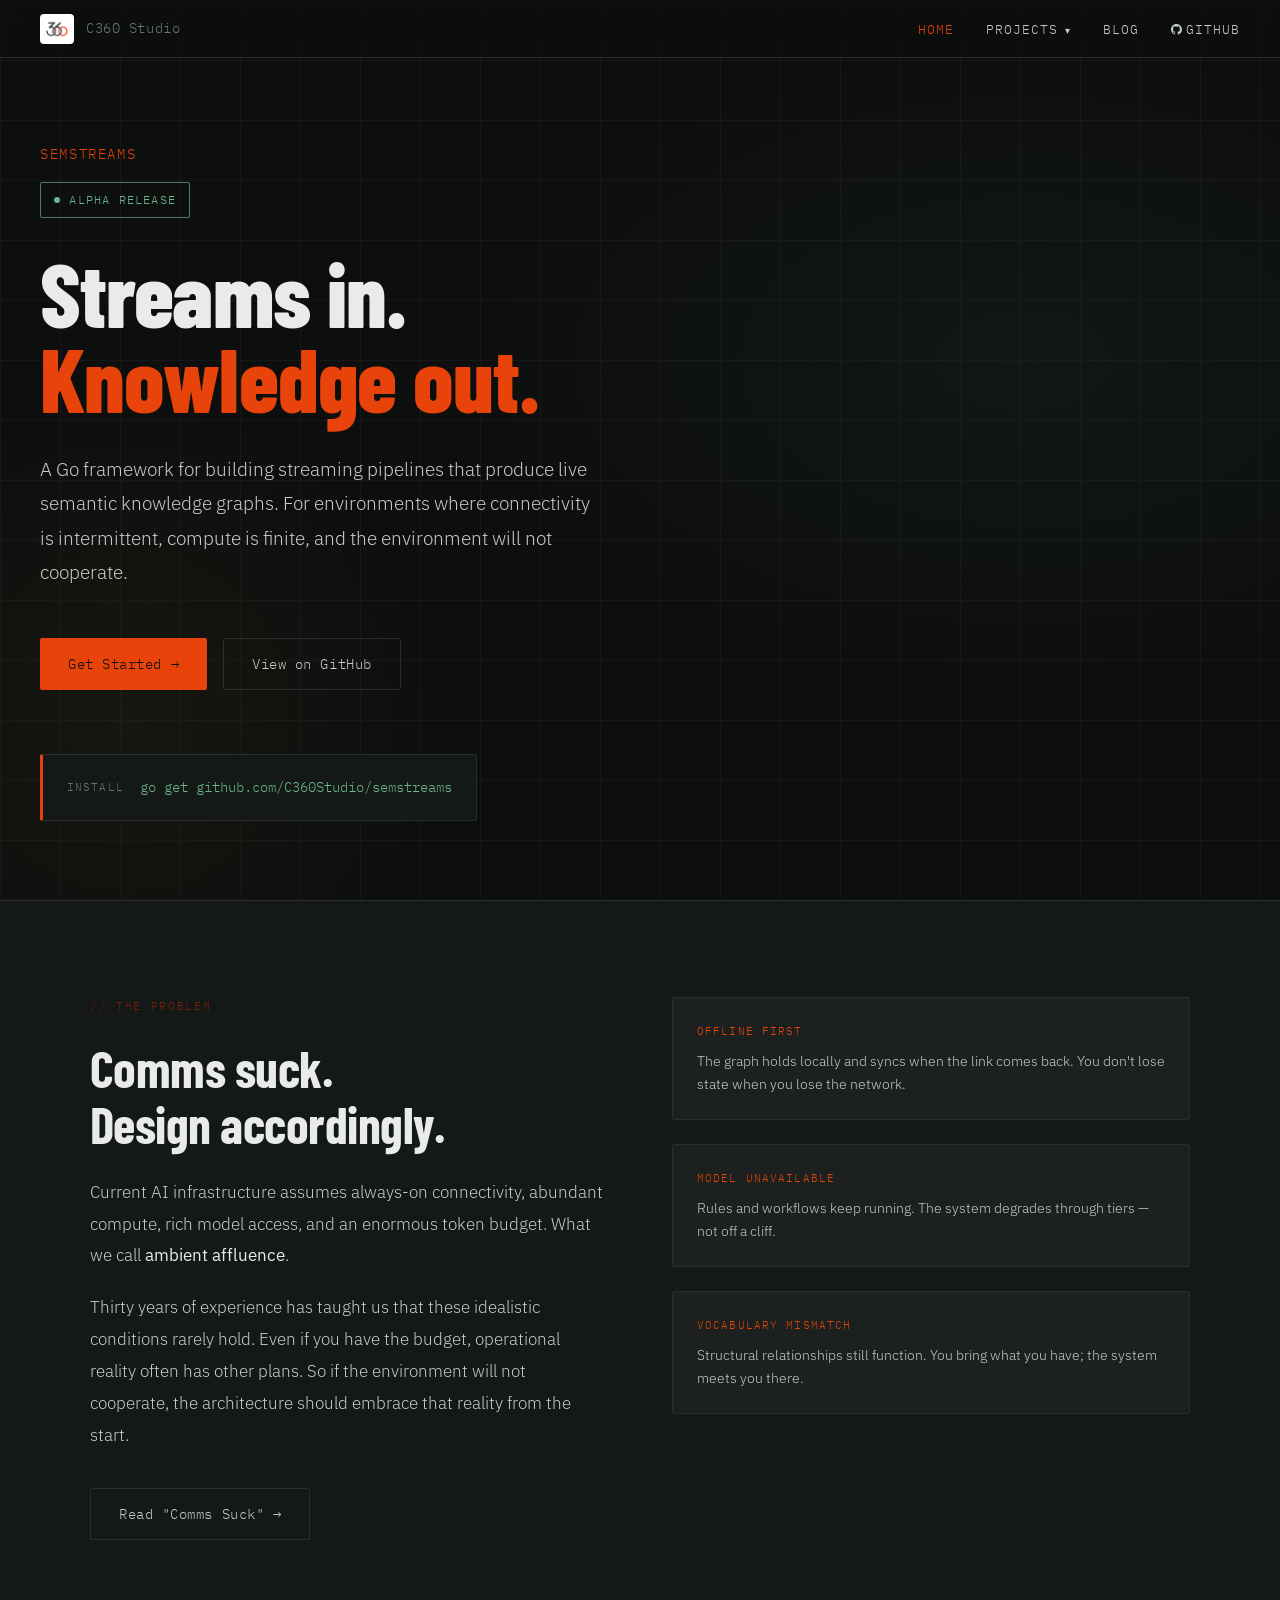
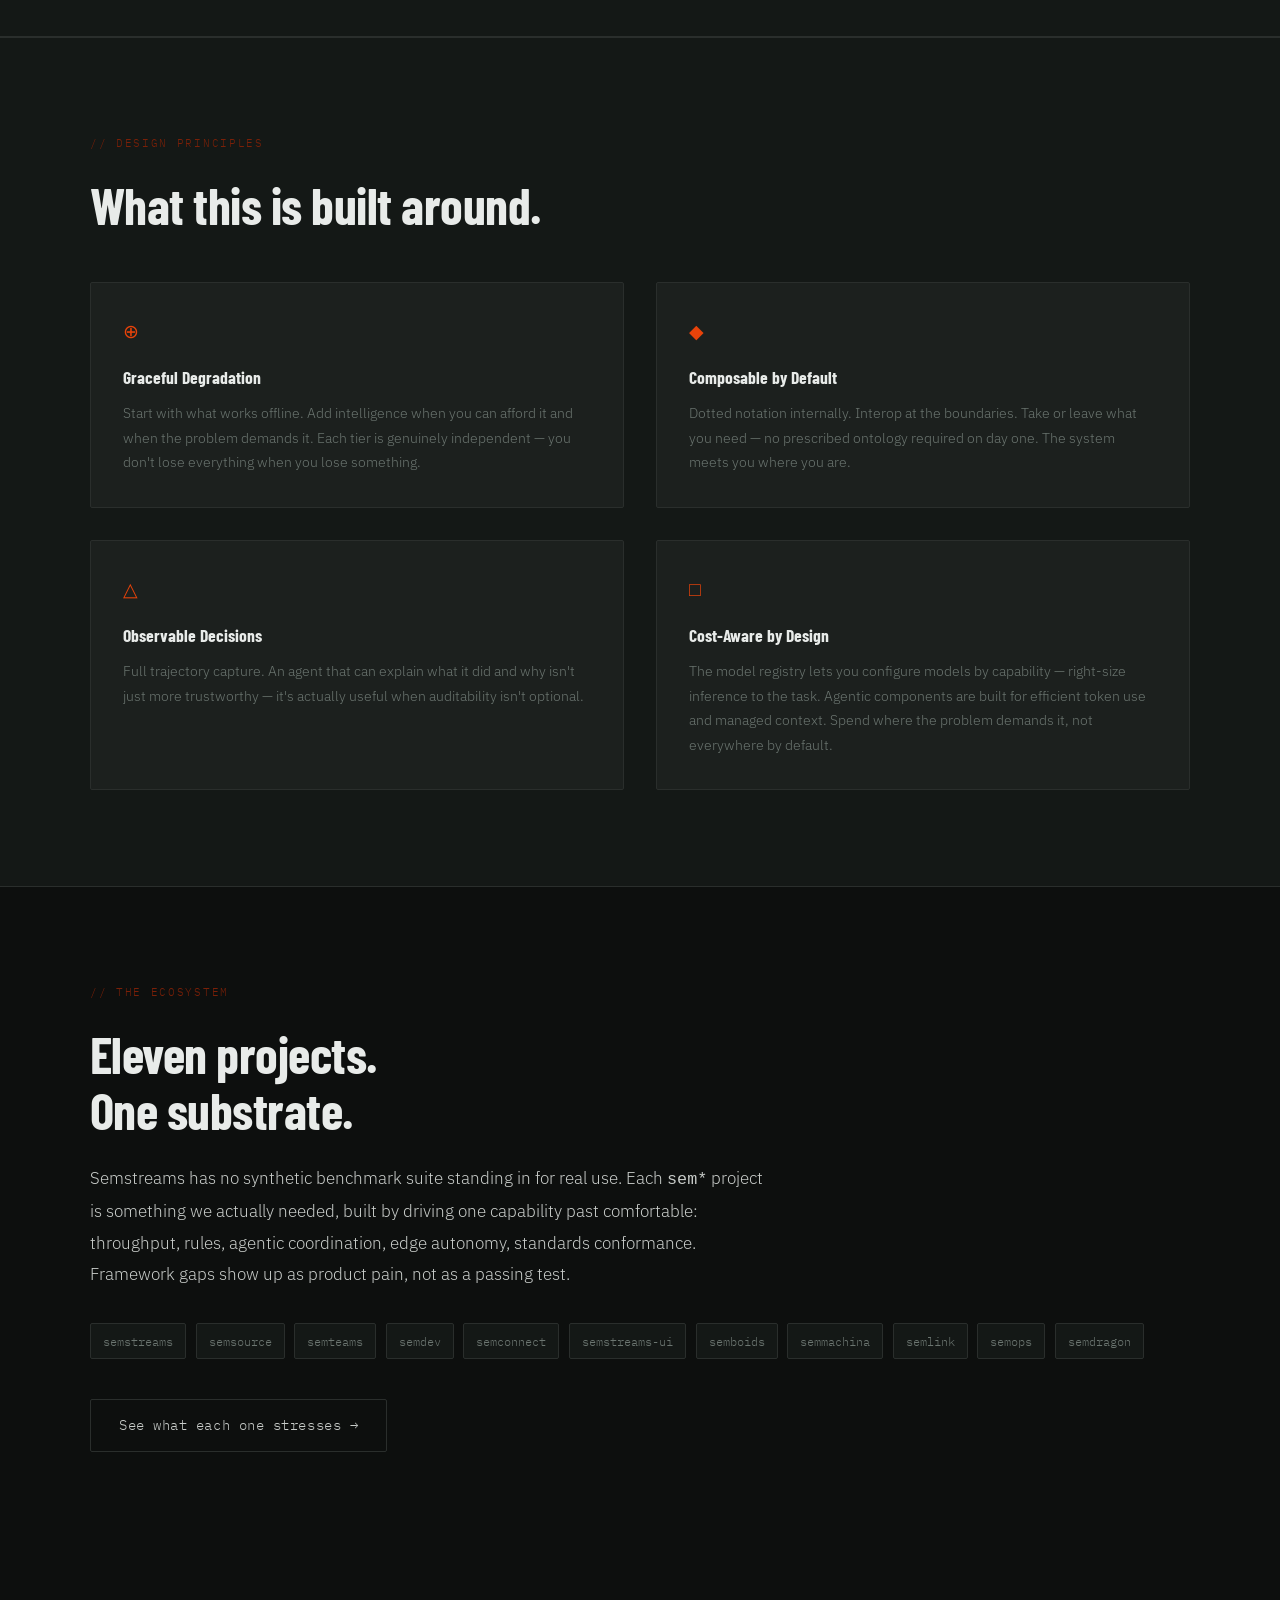
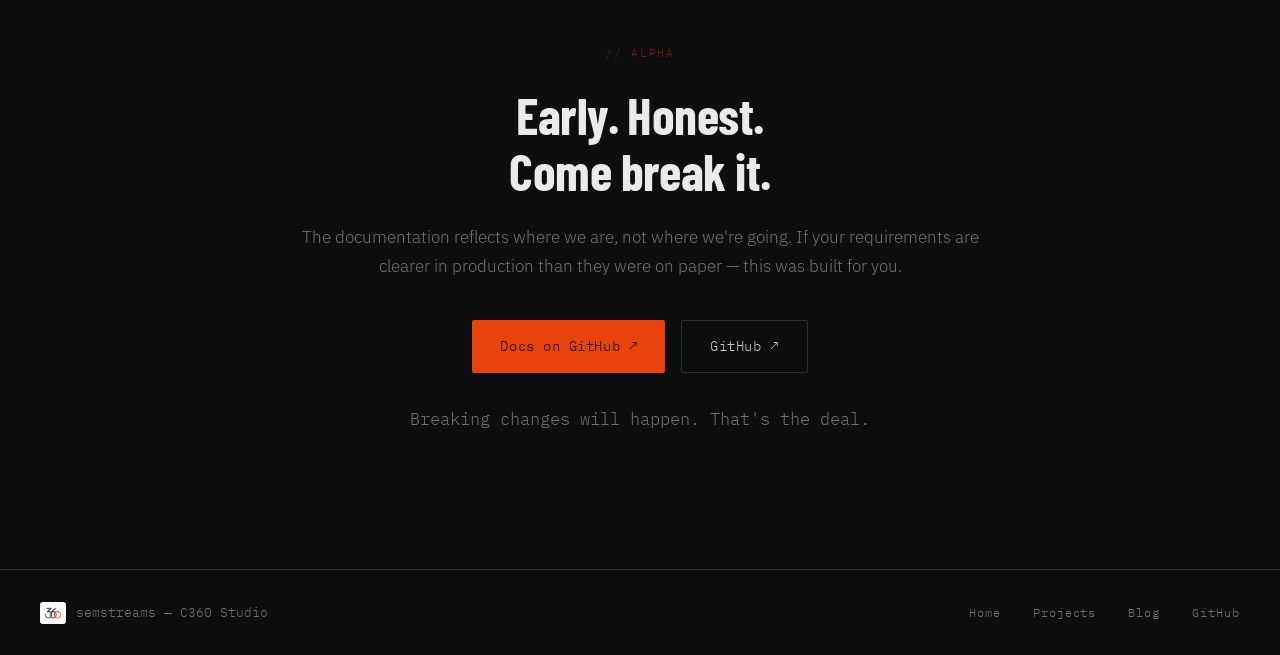
==== commit 751abc51: "docs: reframe the SemTeams callout and lighten the prose The previous callout read as a walkback. Tw" ====
--- a/index.html
+++ b/index.html
@@ -85,7 +85,7 @@
   <div class="eco-inner">
     <div class="section-label">// The Ecosystem</div>
     <h2>Eleven projects.<br/>One substrate.</h2>
-    <p class="eco-lede">Semstreams has no synthetic benchmark suite standing in for real use. Each <code>sem*</code> project is something we actually needed, built by driving one capability past comfortable — throughput, rules, agentic coordination, edge autonomy, standards conformance. Framework gaps show up as product pain, not as a passing test.</p>
+    <p class="eco-lede">Semstreams has no synthetic benchmark suite standing in for real use. Each <code>sem*</code> project is something we actually needed, built by driving one capability past comfortable: throughput, rules, agentic coordination, edge autonomy, standards conformance. Framework gaps show up as product pain, not as a passing test.</p>
     <div class="eco-strip">
       <span class="eco-chip">semstreams</span>
       <span class="eco-chip">semsource</span>
--- a/styles.css
+++ b/styles.css
@@ -351,8 +351,9 @@
 .group-qualifier {
   font-family: var(--font-mono); font-size: .7rem; color: var(--text-dim);
   letter-spacing: .08em; text-transform: uppercase; vertical-align: middle;
-  margin-left: .25rem; white-space: nowrap;
-}
+  margin-left: .6rem; white-space: nowrap;
+}
+.group-qualifier::before { content: '\00B7'; margin-right: .6rem; color: var(--border); }
 .group-note strong { color: var(--text); font-weight: 400; }
 .group-note { font-size: .95rem; color: var(--text-dim); max-width: 640px; margin-bottom: 1.75rem; line-height: 1.8; }
 
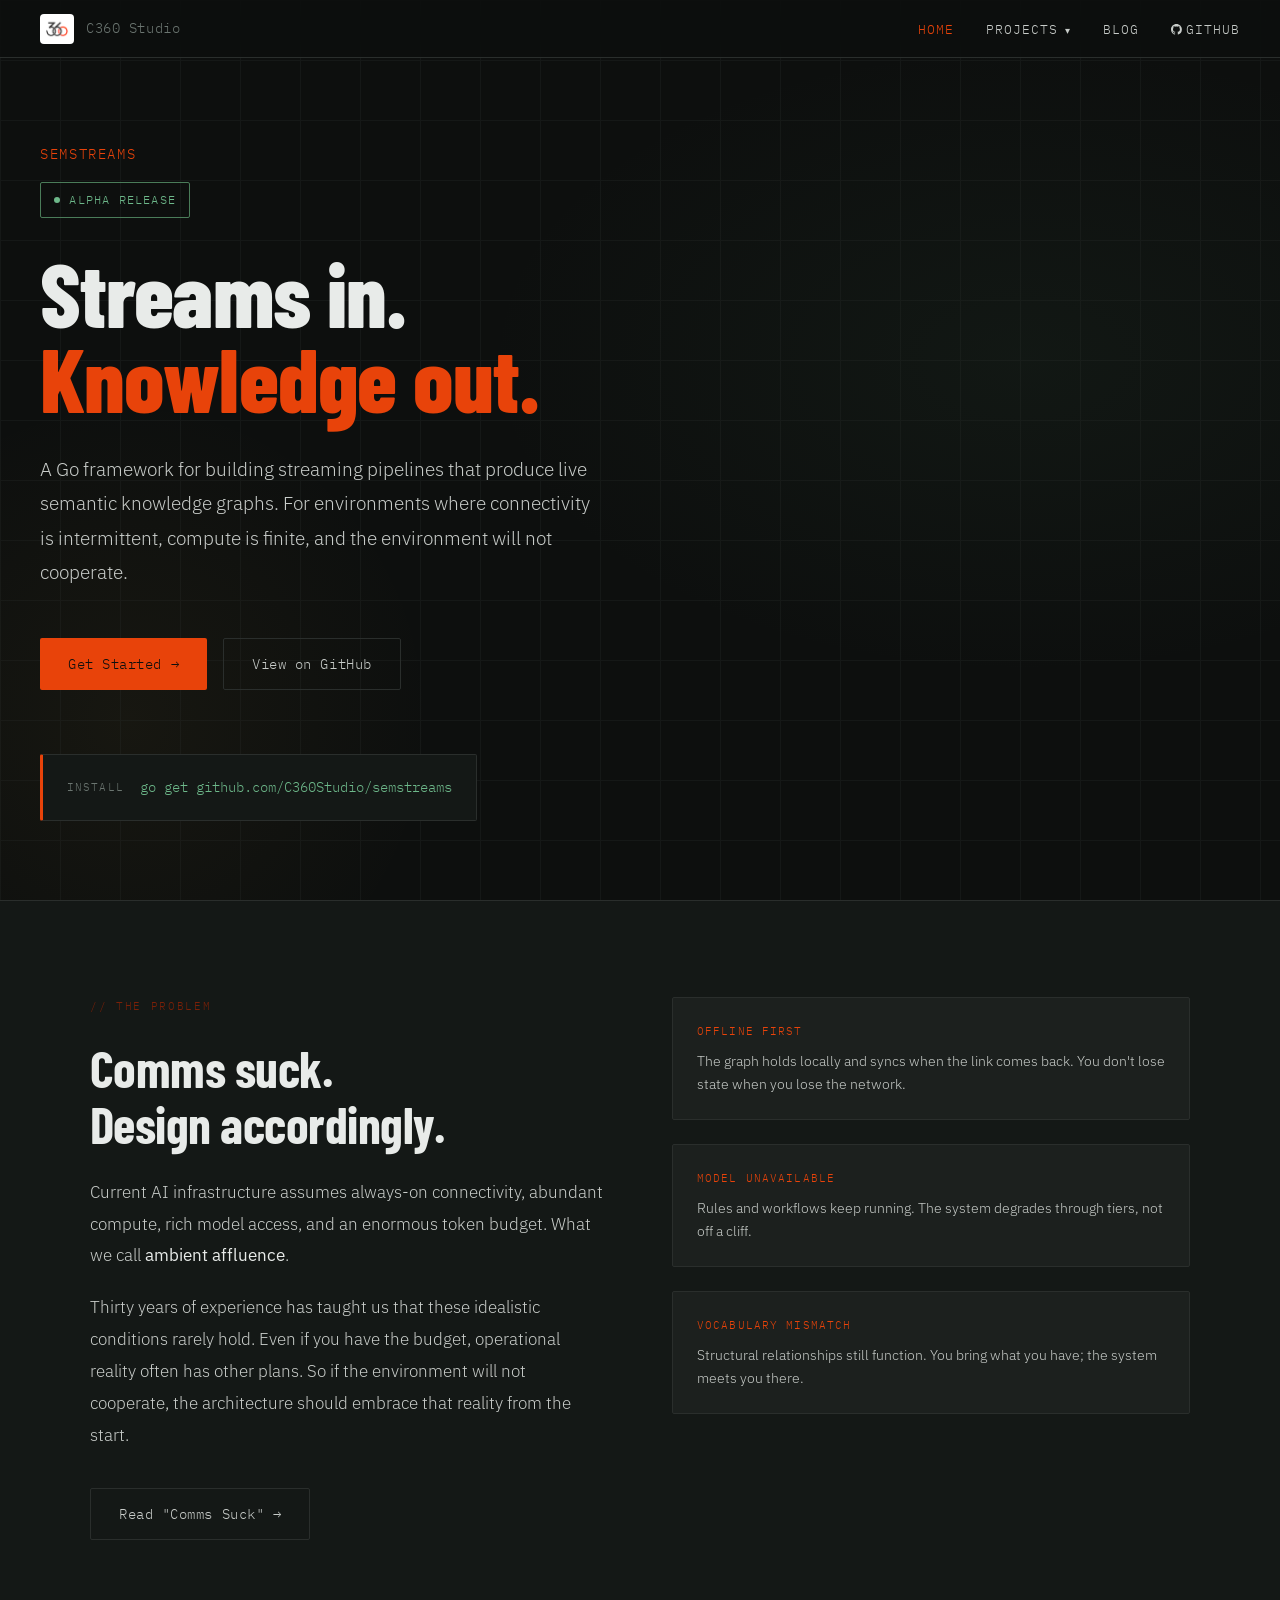
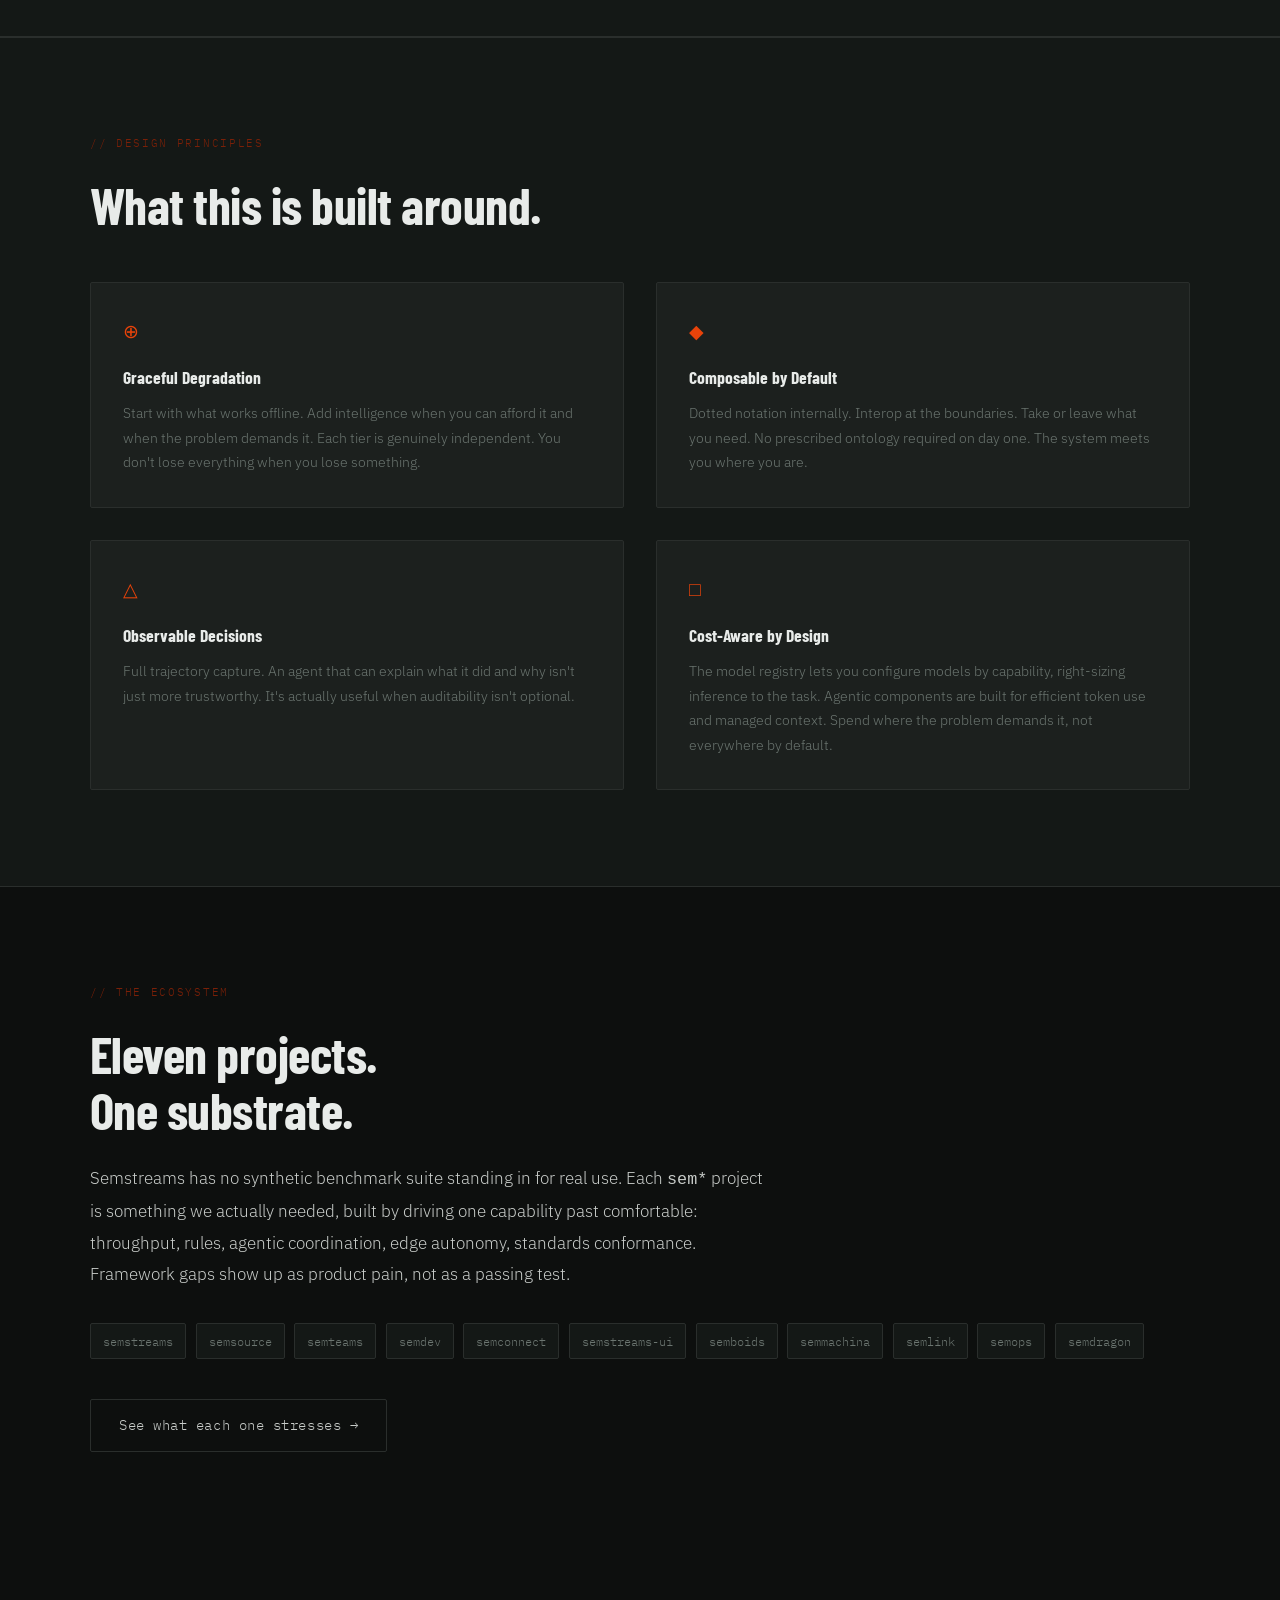
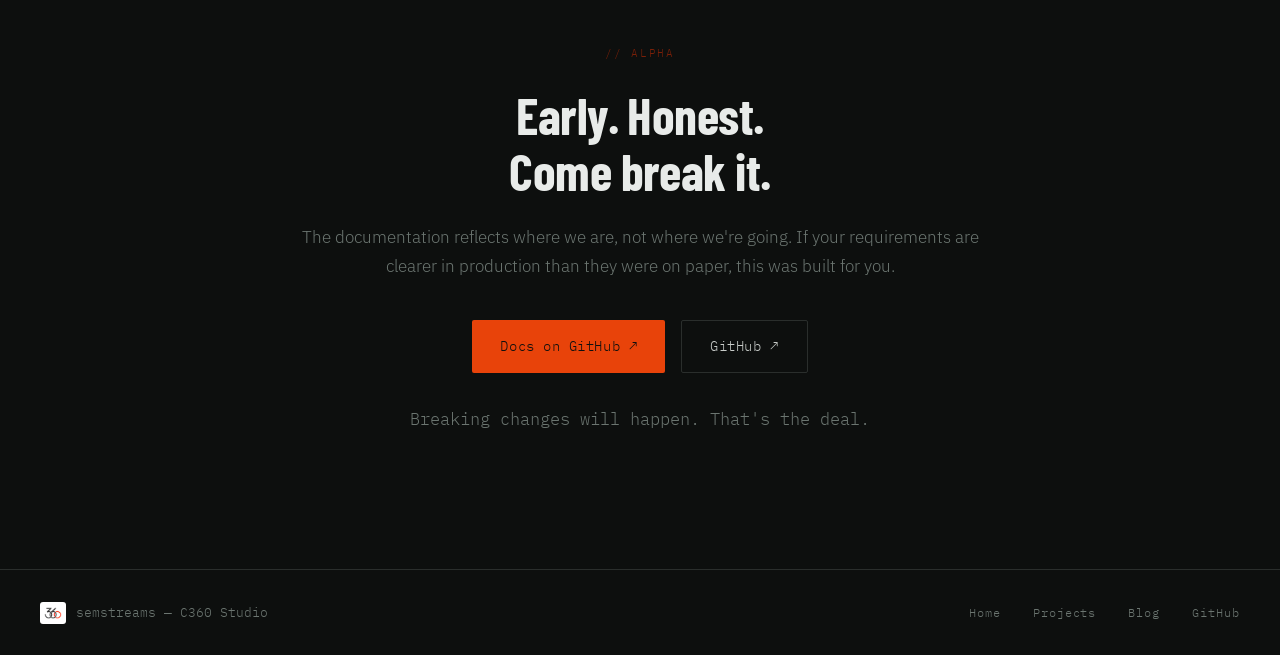
==== commit 77d9fc36: "style: remove em-dashes from site prose Em-dashes now read as a generated-text marker, so readers bo" ====
--- a/index.html
+++ b/index.html
@@ -62,7 +62,7 @@
     </div>
     <div class="truth-right">
       <div class="truth-item"><div class="truth-item-label">Offline first</div><p>The graph holds locally and syncs when the link comes back. You don't lose state when you lose the network.</p></div>
-      <div class="truth-item"><div class="truth-item-label">Model unavailable</div><p>Rules and workflows keep running. The system degrades through tiers — not off a cliff.</p></div>
+      <div class="truth-item"><div class="truth-item-label">Model unavailable</div><p>Rules and workflows keep running. The system degrades through tiers, not off a cliff.</p></div>
       <div class="truth-item"><div class="truth-item-label">Vocabulary mismatch</div><p>Structural relationships still function. You bring what you have; the system meets you there.</p></div>
     </div>
   </div>
@@ -73,10 +73,10 @@
     <div class="section-label">// Design Principles</div>
     <h2>What this is built around.</h2>
     <div class="principles-grid">
-      <div class="principle"><div class="principle-icon">&#8853;</div><h3>Graceful Degradation</h3><p>Start with what works offline. Add intelligence when you can afford it and when the problem demands it. Each tier is genuinely independent — you don't lose everything when you lose something.</p></div>
-      <div class="principle"><div class="principle-icon">&#9670;</div><h3>Composable by Default</h3><p>Dotted notation internally. Interop at the boundaries. Take or leave what you need — no prescribed ontology required on day one. The system meets you where you are.</p></div>
-      <div class="principle"><div class="principle-icon">&#9651;</div><h3>Observable Decisions</h3><p>Full trajectory capture. An agent that can explain what it did and why isn't just more trustworthy — it's actually useful when auditability isn't optional.</p></div>
-      <div class="principle"><div class="principle-icon">&#9633;</div><h3>Cost-Aware by Design</h3><p>The model registry lets you configure models by capability — right-size inference to the task. Agentic components are built for efficient token use and managed context. Spend where the problem demands it, not everywhere by default.</p></div>
+      <div class="principle"><div class="principle-icon">&#8853;</div><h3>Graceful Degradation</h3><p>Start with what works offline. Add intelligence when you can afford it and when the problem demands it. Each tier is genuinely independent. You don't lose everything when you lose something.</p></div>
+      <div class="principle"><div class="principle-icon">&#9670;</div><h3>Composable by Default</h3><p>Dotted notation internally. Interop at the boundaries. Take or leave what you need. No prescribed ontology required on day one. The system meets you where you are.</p></div>
+      <div class="principle"><div class="principle-icon">&#9651;</div><h3>Observable Decisions</h3><p>Full trajectory capture. An agent that can explain what it did and why isn't just more trustworthy. It's actually useful when auditability isn't optional.</p></div>
+      <div class="principle"><div class="principle-icon">&#9633;</div><h3>Cost-Aware by Design</h3><p>The model registry lets you configure models by capability, right-sizing inference to the task. Agentic components are built for efficient token use and managed context. Spend where the problem demands it, not everywhere by default.</p></div>
     </div>
   </div>
 </section>
@@ -107,7 +107,7 @@
   <div class="cta-section">
     <div class="section-label">// Alpha</div>
     <h2>Early. Honest.<br/>Come break it.</h2>
-    <p>The documentation reflects where we are, not where we're going. If your requirements are clearer in production than they were on paper — this was built for you.</p>
+    <p>The documentation reflects where we are, not where we're going. If your requirements are clearer in production than they were on paper, this was built for you.</p>
     <div class="cta-actions">
       <a href="https://github.com/C360Studio/semstreams/tree/main/docs" target="_blank" class="btn-primary">Docs on GitHub &#8599;</a>
       <a href="https://github.com/C360Studio/semstreams" target="_blank" class="btn-ghost">GitHub &#8599;</a>
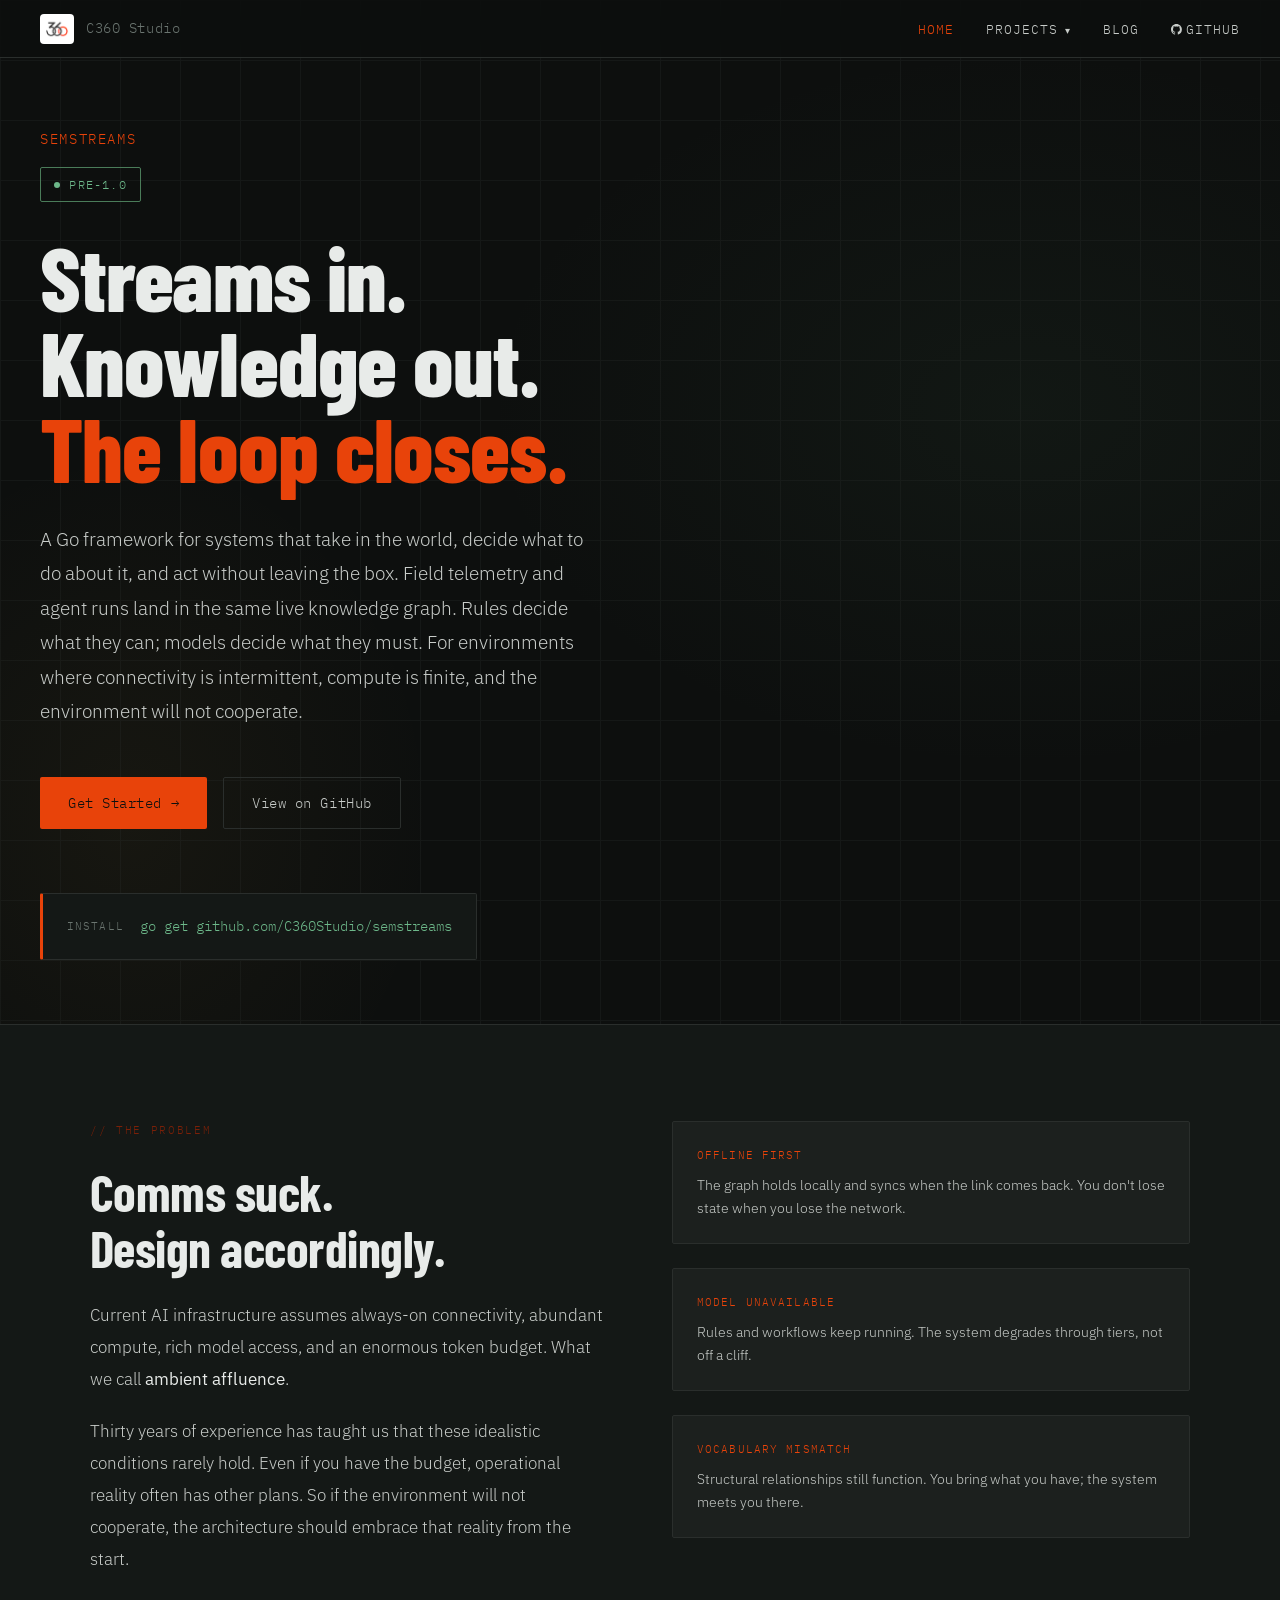
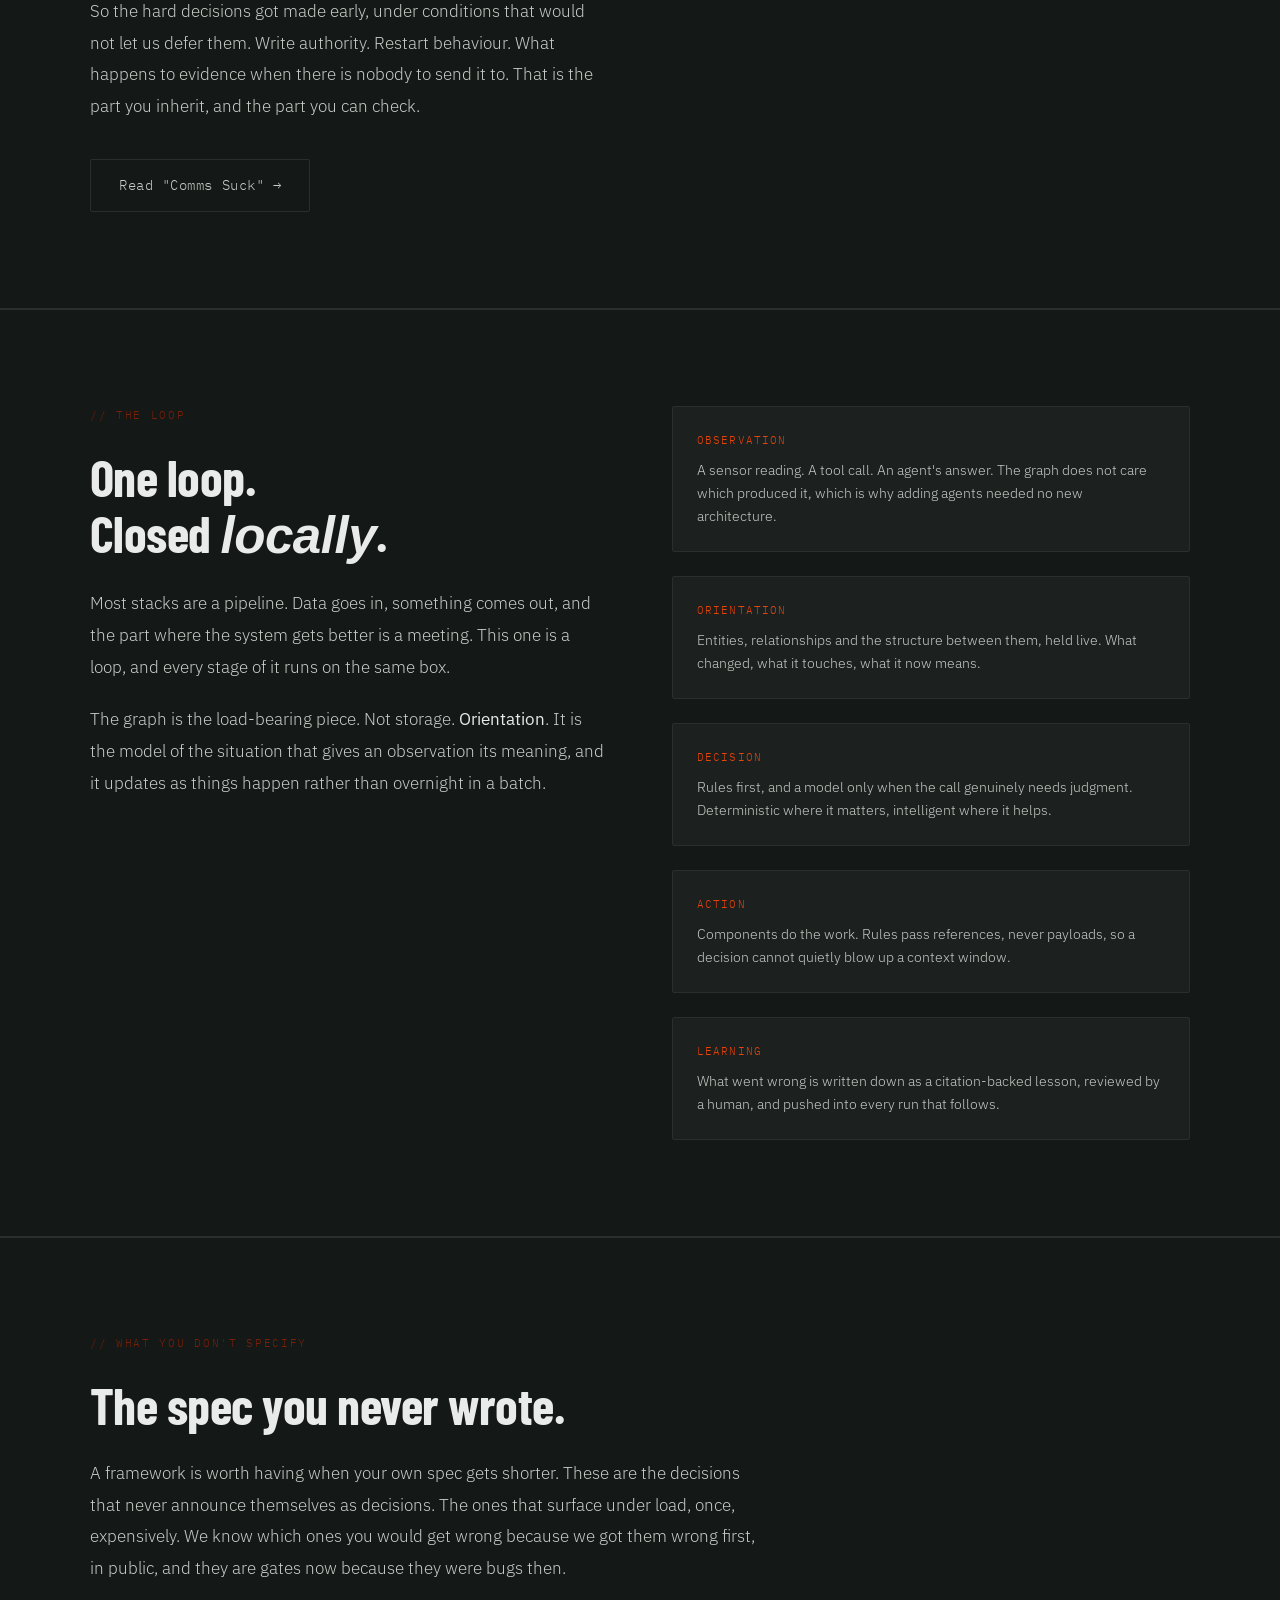
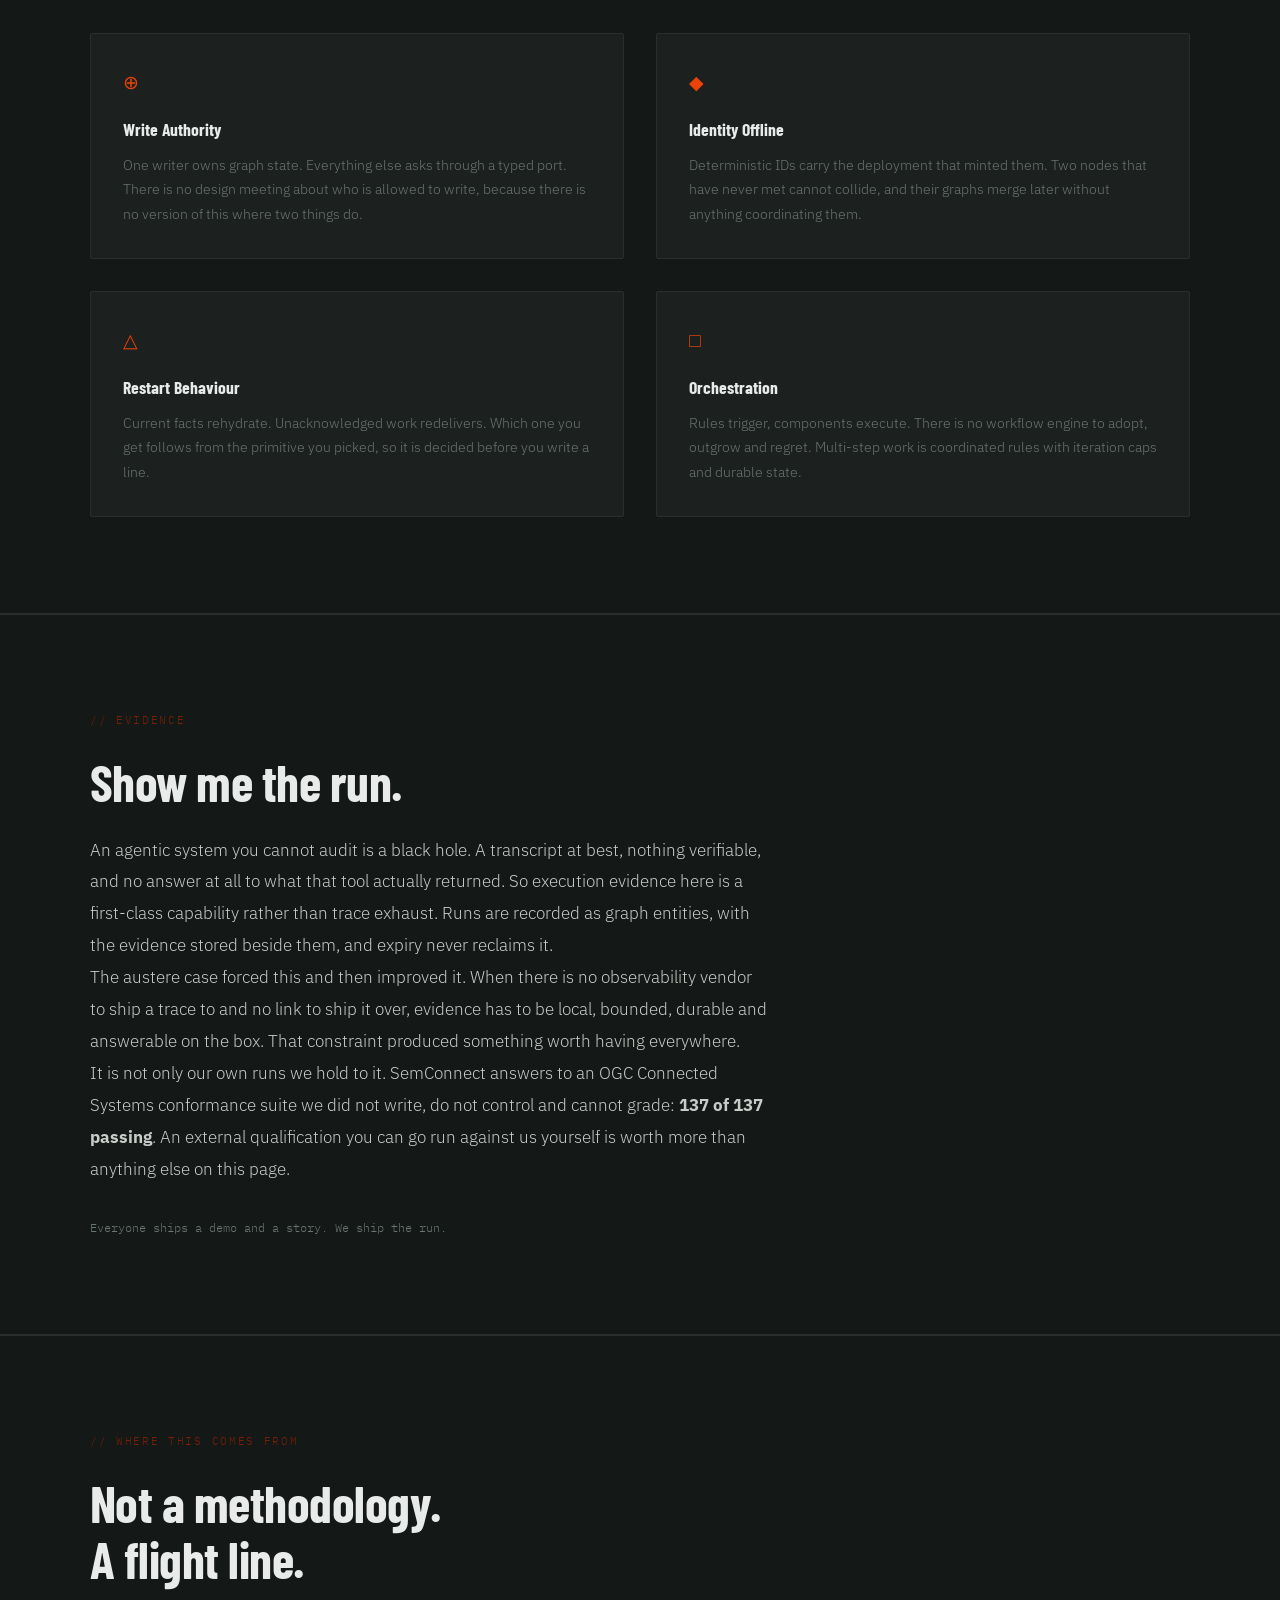
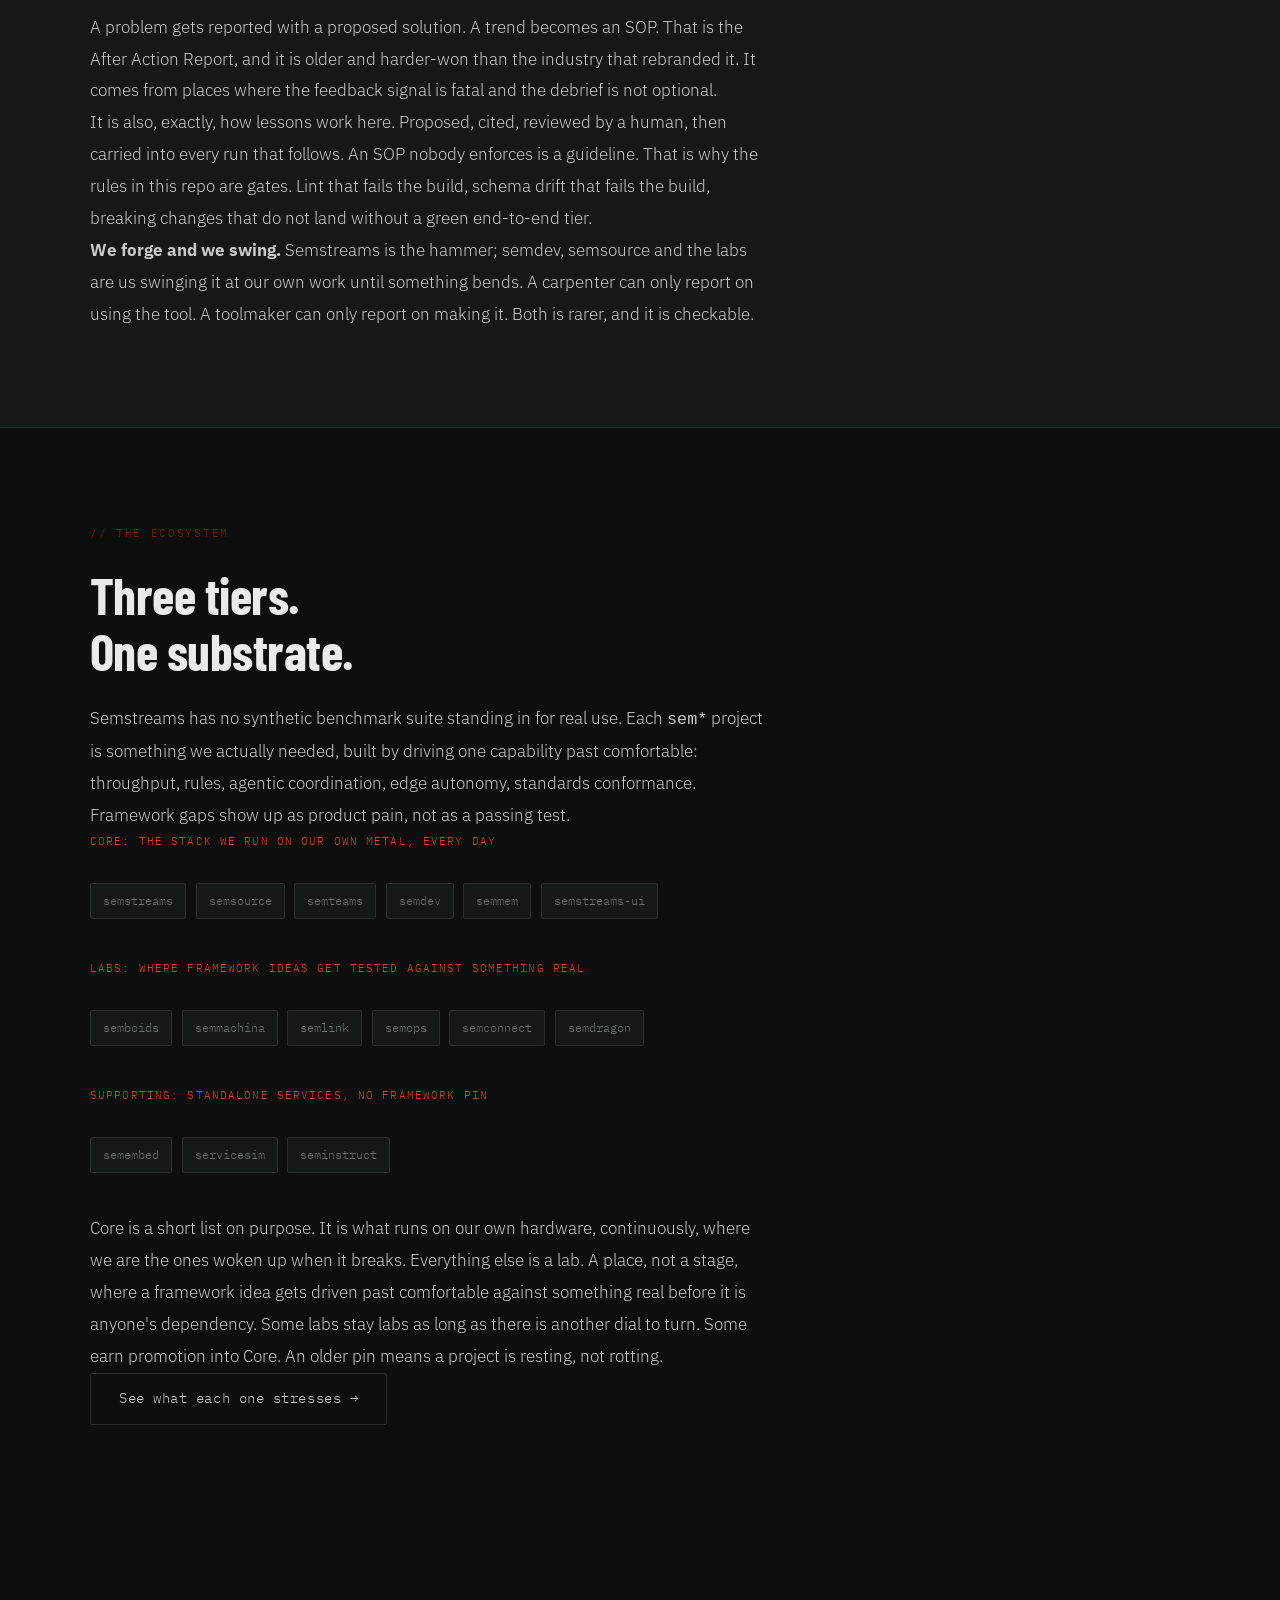
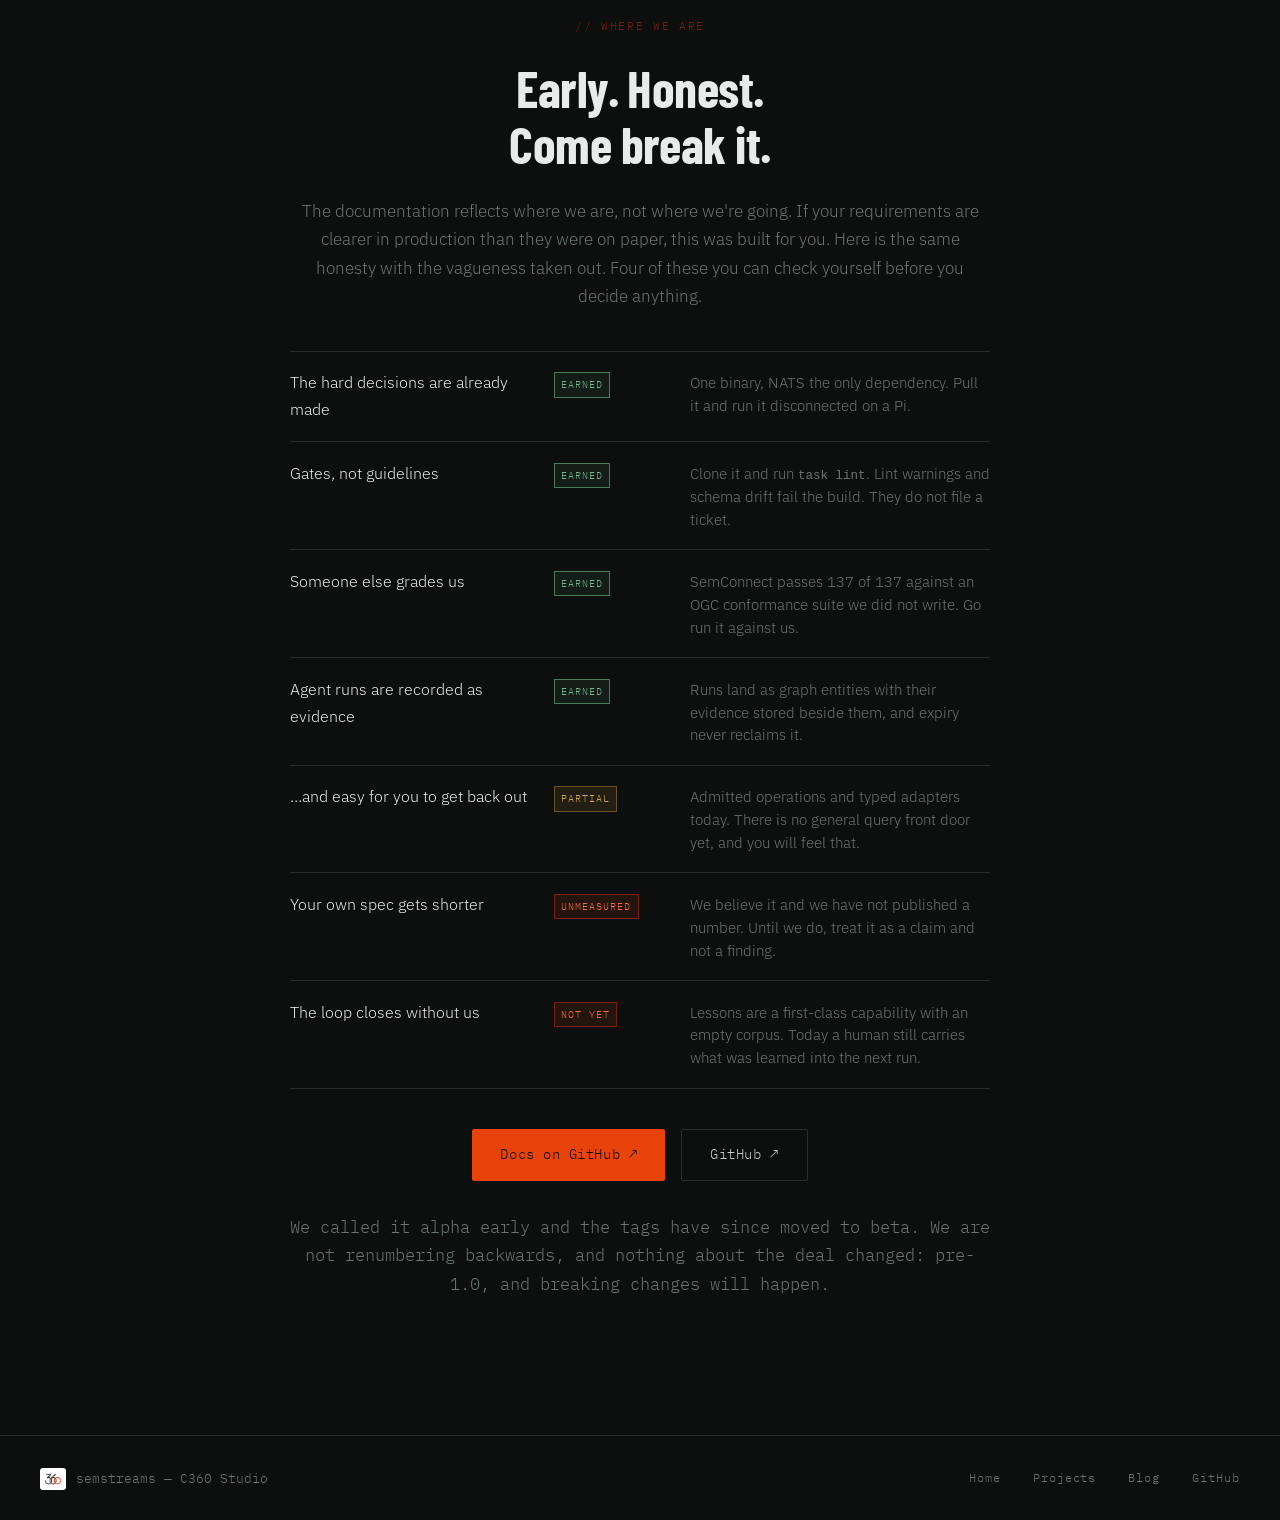
==== commit 92cb494b: "feat: rebuild homepage around the loop, two claims and an honest ledger The old page named half the " ====
--- a/index.html
+++ b/index.html
@@ -37,9 +37,9 @@
   <div class="hero-grid"></div>
   <div class="hero-content">
     <div class="hero-product">Semstreams</div>
-    <div class="hero-tag">Alpha Release</div>
-    <h1>Streams in.<br/><em>Knowledge out.</em></h1>
-    <p class="hero-sub">A Go framework for building streaming pipelines that produce live semantic knowledge graphs. For environments where connectivity is intermittent, compute is finite, and the environment will not cooperate.</p>
+    <div class="hero-tag">Pre-1.0</div>
+    <h1>Streams in.<br/>Knowledge out.<br/><em>The loop closes.</em></h1>
+    <p class="hero-sub">A Go framework for systems that take in the world, decide what to do about it, and act without leaving the box. Field telemetry and agent runs land in the same live knowledge graph. Rules decide what they can; models decide what they must. For environments where connectivity is intermittent, compute is finite, and the environment will not cooperate.</p>
     <div class="hero-actions">
       <a href="https://github.com/C360Studio/semstreams/tree/main/docs" target="_blank" class="btn-primary">Get Started &#8594;</a>
       <a href="https://github.com/C360Studio/semstreams" target="_blank" class="btn-ghost">View on GitHub</a>
@@ -58,6 +58,7 @@
       <h2>Comms suck.<br/>Design accordingly.</h2>
       <p>Current AI infrastructure assumes always-on connectivity, abundant compute, rich model access, and an enormous token budget. What we call <strong>ambient affluence</strong>.</p>
       <p>Thirty years of experience has taught us that these idealistic conditions rarely hold. Even if you have the budget, operational reality often has other plans. So if the environment will not cooperate, the architecture should embrace that reality from the start.</p>
+      <p>So the hard decisions got made early, under conditions that would not let us defer them. Write authority. Restart behaviour. What happens to evidence when there is nobody to send it to. That is the part you inherit, and the part you can check.</p>
       <a href="blog.html" class="btn-ghost" style="display:inline-flex;margin-top:1rem;">Read "Comms Suck" &#8594;</a>
     </div>
     <div class="truth-right">
@@ -68,51 +69,146 @@
   </div>
 </section>
 
+<section class="truth-section">
+  <div class="truth-grid">
+    <div class="truth-left">
+      <div class="section-label">// The Loop</div>
+      <h2>One loop.<br/>Closed <em>locally</em>.</h2>
+      <p>Most stacks are a pipeline. Data goes in, something comes out, and the part where the system gets better is a meeting. This one is a loop, and every stage of it runs on the same box.</p>
+      <p>The graph is the load-bearing piece. Not storage. <strong>Orientation</strong>. It is the model of the situation that gives an observation its meaning, and it updates as things happen rather than overnight in a batch.</p>
+    </div>
+    <div class="truth-right">
+      <div class="truth-item"><div class="truth-item-label">Observation</div><p>A sensor reading. A tool call. An agent's answer. The graph does not care which produced it, which is why adding agents needed no new architecture.</p></div>
+      <div class="truth-item"><div class="truth-item-label">Orientation</div><p>Entities, relationships and the structure between them, held live. What changed, what it touches, what it now means.</p></div>
+      <div class="truth-item"><div class="truth-item-label">Decision</div><p>Rules first, and a model only when the call genuinely needs judgment. Deterministic where it matters, intelligent where it helps.</p></div>
+      <div class="truth-item"><div class="truth-item-label">Action</div><p>Components do the work. Rules pass references, never payloads, so a decision cannot quietly blow up a context window.</p></div>
+      <div class="truth-item"><div class="truth-item-label">Learning</div><p>What went wrong is written down as a citation-backed lesson, reviewed by a human, and pushed into every run that follows.</p></div>
+    </div>
+  </div>
+</section>
+
 <section class="principles-section">
   <div class="principles-inner">
-    <div class="section-label">// Design Principles</div>
-    <h2>What this is built around.</h2>
+    <div class="section-label">// What You Don't Specify</div>
+    <h2>The spec you never wrote.</h2>
+    <p class="eco-lede">A framework is worth having when your own spec gets shorter. These are the decisions that never announce themselves as decisions. The ones that surface under load, once, expensively. We know which ones you would get wrong because we got them wrong first, in public, and they are gates now because they were bugs then.</p>
     <div class="principles-grid">
-      <div class="principle"><div class="principle-icon">&#8853;</div><h3>Graceful Degradation</h3><p>Start with what works offline. Add intelligence when you can afford it and when the problem demands it. Each tier is genuinely independent. You don't lose everything when you lose something.</p></div>
-      <div class="principle"><div class="principle-icon">&#9670;</div><h3>Composable by Default</h3><p>Dotted notation internally. Interop at the boundaries. Take or leave what you need. No prescribed ontology required on day one. The system meets you where you are.</p></div>
-      <div class="principle"><div class="principle-icon">&#9651;</div><h3>Observable Decisions</h3><p>Full trajectory capture. An agent that can explain what it did and why isn't just more trustworthy. It's actually useful when auditability isn't optional.</p></div>
-      <div class="principle"><div class="principle-icon">&#9633;</div><h3>Cost-Aware by Design</h3><p>The model registry lets you configure models by capability, right-sizing inference to the task. Agentic components are built for efficient token use and managed context. Spend where the problem demands it, not everywhere by default.</p></div>
-    </div>
+      <div class="principle"><div class="principle-icon">&#8853;</div><h3>Write Authority</h3><p>One writer owns graph state. Everything else asks through a typed port. There is no design meeting about who is allowed to write, because there is no version of this where two things do.</p></div>
+      <div class="principle"><div class="principle-icon">&#9670;</div><h3>Identity Offline</h3><p>Deterministic IDs carry the deployment that minted them. Two nodes that have never met cannot collide, and their graphs merge later without anything coordinating them.</p></div>
+      <div class="principle"><div class="principle-icon">&#9651;</div><h3>Restart Behaviour</h3><p>Current facts rehydrate. Unacknowledged work redelivers. Which one you get follows from the primitive you picked, so it is decided before you write a line.</p></div>
+      <div class="principle"><div class="principle-icon">&#9633;</div><h3>Orchestration</h3><p>Rules trigger, components execute. There is no workflow engine to adopt, outgrow and regret. Multi-step work is coordinated rules with iteration caps and durable state.</p></div>
+    </div>
+  </div>
+</section>
+
+<section class="principles-section">
+  <div class="principles-inner">
+    <div class="section-label">// Evidence</div>
+    <h2>Show me the run.</h2>
+    <p class="eco-lede">An agentic system you cannot audit is a black hole. A transcript at best, nothing verifiable, and no answer at all to what that tool actually returned. So execution evidence here is a first-class capability rather than trace exhaust. Runs are recorded as graph entities, with the evidence stored beside them, and expiry never reclaims it.</p>
+    <p class="eco-lede">The austere case forced this and then improved it. When there is no observability vendor to ship a trace to and no link to ship it over, evidence has to be local, bounded, durable and answerable on the box. That constraint produced something worth having everywhere.</p>
+    <p class="eco-lede">It is not only our own runs we hold to it. SemConnect answers to an OGC Connected Systems conformance suite we did not write, do not control and cannot grade: <strong>137 of 137 passing</strong>. An external qualification you can go run against us yourself is worth more than anything else on this page.</p>
+    <p class="alpha-note">Everyone ships a demo and a story. We ship the run.</p>
+  </div>
+</section>
+
+<section class="principles-section">
+  <div class="principles-inner">
+    <div class="section-label">// Where This Comes From</div>
+    <h2>Not a methodology.<br/>A flight line.</h2>
+    <p class="eco-lede">A problem gets reported with a proposed solution. A trend becomes an SOP. That is the After Action Report, and it is older and harder-won than the industry that rebranded it. It comes from places where the feedback signal is fatal and the debrief is not optional.</p>
+    <p class="eco-lede">It is also, exactly, how lessons work here. Proposed, cited, reviewed by a human, then carried into every run that follows. An SOP nobody enforces is a guideline. That is why the rules in this repo are gates. Lint that fails the build, schema drift that fails the build, breaking changes that do not land without a green end-to-end tier.</p>
+    <p class="eco-lede"><strong>We forge and we swing.</strong> Semstreams is the hammer; semdev, semsource and the labs are us swinging it at our own work until something bends. A carpenter can only report on using the tool. A toolmaker can only report on making it. Both is rarer, and it is checkable.</p>
   </div>
 </section>
 
 <section>
   <div class="eco-inner">
     <div class="section-label">// The Ecosystem</div>
-    <h2>Eleven projects.<br/>One substrate.</h2>
+    <h2>Three tiers.<br/>One substrate.</h2>
     <p class="eco-lede">Semstreams has no synthetic benchmark suite standing in for real use. Each <code>sem*</code> project is something we actually needed, built by driving one capability past comfortable: throughput, rules, agentic coordination, edge autonomy, standards conformance. Framework gaps show up as product pain, not as a passing test.</p>
+
+    <div class="truth-item-label">Core: the stack we run on our own metal, every day</div>
     <div class="eco-strip">
       <span class="eco-chip">semstreams</span>
       <span class="eco-chip">semsource</span>
       <span class="eco-chip">semteams</span>
       <span class="eco-chip">semdev</span>
-      <span class="eco-chip">semconnect</span>
+      <span class="eco-chip">semmem</span>
       <span class="eco-chip">semstreams-ui</span>
+    </div>
+
+    <div class="truth-item-label">Labs: where framework ideas get tested against something real</div>
+    <div class="eco-strip">
       <span class="eco-chip">semboids</span>
       <span class="eco-chip">semmachina</span>
       <span class="eco-chip">semlink</span>
       <span class="eco-chip">semops</span>
+      <span class="eco-chip">semconnect</span>
       <span class="eco-chip">semdragon</span>
     </div>
+
+    <div class="truth-item-label">Supporting: standalone services, no framework pin</div>
+    <div class="eco-strip">
+      <span class="eco-chip">semembed</span>
+      <span class="eco-chip">servicesim</span>
+      <span class="eco-chip">seminstruct</span>
+    </div>
+
+    <p class="eco-lede">Core is a short list on purpose. It is what runs on our own hardware, continuously, where we are the ones woken up when it breaks. Everything else is a lab. A place, not a stage, where a framework idea gets driven past comfortable against something real before it is anyone's dependency. Some labs stay labs as long as there is another dial to turn. Some earn promotion into Core. An older pin means a project is resting, not rotting.</p>
     <a href="projects.html" class="btn-ghost">See what each one stresses &#8594;</a>
   </div>
 </section>
 
 <section>
   <div class="cta-section">
-    <div class="section-label">// Alpha</div>
+    <div class="section-label">// Where We Are</div>
     <h2>Early. Honest.<br/>Come break it.</h2>
-    <p>The documentation reflects where we are, not where we're going. If your requirements are clearer in production than they were on paper, this was built for you.</p>
+    <p>The documentation reflects where we are, not where we're going. If your requirements are clearer in production than they were on paper, this was built for you. Here is the same honesty with the vagueness taken out. Four of these you can check yourself before you decide anything.</p>
+
+    <div class="ledger">
+      <div class="ledger-row">
+        <div class="ledger-claim">The hard decisions are already made</div>
+        <div><span class="ledger-state state-yes">Earned</span></div>
+        <div class="ledger-check">One binary, NATS the only dependency. Pull it and run it disconnected on a Pi.</div>
+      </div>
+      <div class="ledger-row">
+        <div class="ledger-claim">Gates, not guidelines</div>
+        <div><span class="ledger-state state-yes">Earned</span></div>
+        <div class="ledger-check">Clone it and run <code>task lint</code>. Lint warnings and schema drift fail the build. They do not file a ticket.</div>
+      </div>
+      <div class="ledger-row">
+        <div class="ledger-claim">Someone else grades us</div>
+        <div><span class="ledger-state state-yes">Earned</span></div>
+        <div class="ledger-check">SemConnect passes 137 of 137 against an OGC conformance suite we did not write. Go run it against us.</div>
+      </div>
+      <div class="ledger-row">
+        <div class="ledger-claim">Agent runs are recorded as evidence</div>
+        <div><span class="ledger-state state-yes">Earned</span></div>
+        <div class="ledger-check">Runs land as graph entities with their evidence stored beside them, and expiry never reclaims it.</div>
+      </div>
+      <div class="ledger-row">
+        <div class="ledger-claim">&hellip;and easy for you to get back out</div>
+        <div><span class="ledger-state state-part">Partial</span></div>
+        <div class="ledger-check">Admitted operations and typed adapters today. There is no general query front door yet, and you will feel that.</div>
+      </div>
+      <div class="ledger-row">
+        <div class="ledger-claim">Your own spec gets shorter</div>
+        <div><span class="ledger-state state-not">Unmeasured</span></div>
+        <div class="ledger-check">We believe it and we have not published a number. Until we do, treat it as a claim and not a finding.</div>
+      </div>
+      <div class="ledger-row">
+        <div class="ledger-claim">The loop closes without us</div>
+        <div><span class="ledger-state state-not">Not yet</span></div>
+        <div class="ledger-check">Lessons are a first-class capability with an empty corpus. Today a human still carries what was learned into the next run.</div>
+      </div>
+    </div>
+
     <div class="cta-actions">
       <a href="https://github.com/C360Studio/semstreams/tree/main/docs" target="_blank" class="btn-primary">Docs on GitHub &#8599;</a>
       <a href="https://github.com/C360Studio/semstreams" target="_blank" class="btn-ghost">GitHub &#8599;</a>
     </div>
-    <p class="alpha-note">Breaking changes will happen. That's the deal.</p>
+    <p class="alpha-note">We called it alpha early and the tags have since moved to beta. We are not renumbering backwards, and nothing about the deal changed: pre-1.0, and breaking changes will happen.</p>
   </div>
 </section>
 
--- a/styles.css
+++ b/styles.css
@@ -439,3 +439,34 @@
   .axis-list b { min-width: 0; }
   footer { flex-direction: column; gap: 1.5rem; text-align: center; }
 }
+
+/* Ledger: claim / status / how you check it */
+.ledger { margin: 2.5rem 0; border-top: 1px solid var(--border); }
+.ledger-row {
+  display: grid;
+  grid-template-columns: minmax(0, 15rem) 7rem 1fr;
+  gap: .4rem 1.5rem;
+  align-items: baseline;
+  padding: 1.1rem 0;
+  border-bottom: 1px solid var(--border);
+  text-align: left;
+}
+.ledger-claim { font-family: var(--font-body); color: var(--text-lt); }
+.ledger-check { font-size: .92rem; color: var(--text-dim); line-height: 1.55; }
+.ledger-check code { font-size: .85em; }
+.ledger-state {
+  font-family: var(--font-mono);
+  font-size: .64rem;
+  letter-spacing: .1em;
+  text-transform: uppercase;
+  padding: .28em .6em;
+  border: 1px solid;
+  white-space: nowrap;
+  display: inline-block;
+}
+.state-yes  { color: var(--green-lt);  border-color: var(--green);      background: rgba(74,124,89,.12); }
+.state-part { color: var(--amber);     border-color: var(--amber-dim);  background: rgba(212,168,67,.10); }
+.state-not  { color: var(--orange-lt); border-color: var(--orange-dim); background: rgba(232,67,10,.10); }
+@media (max-width: 768px) {
+  .ledger-row { grid-template-columns: 1fr; gap: .5rem; }
+}
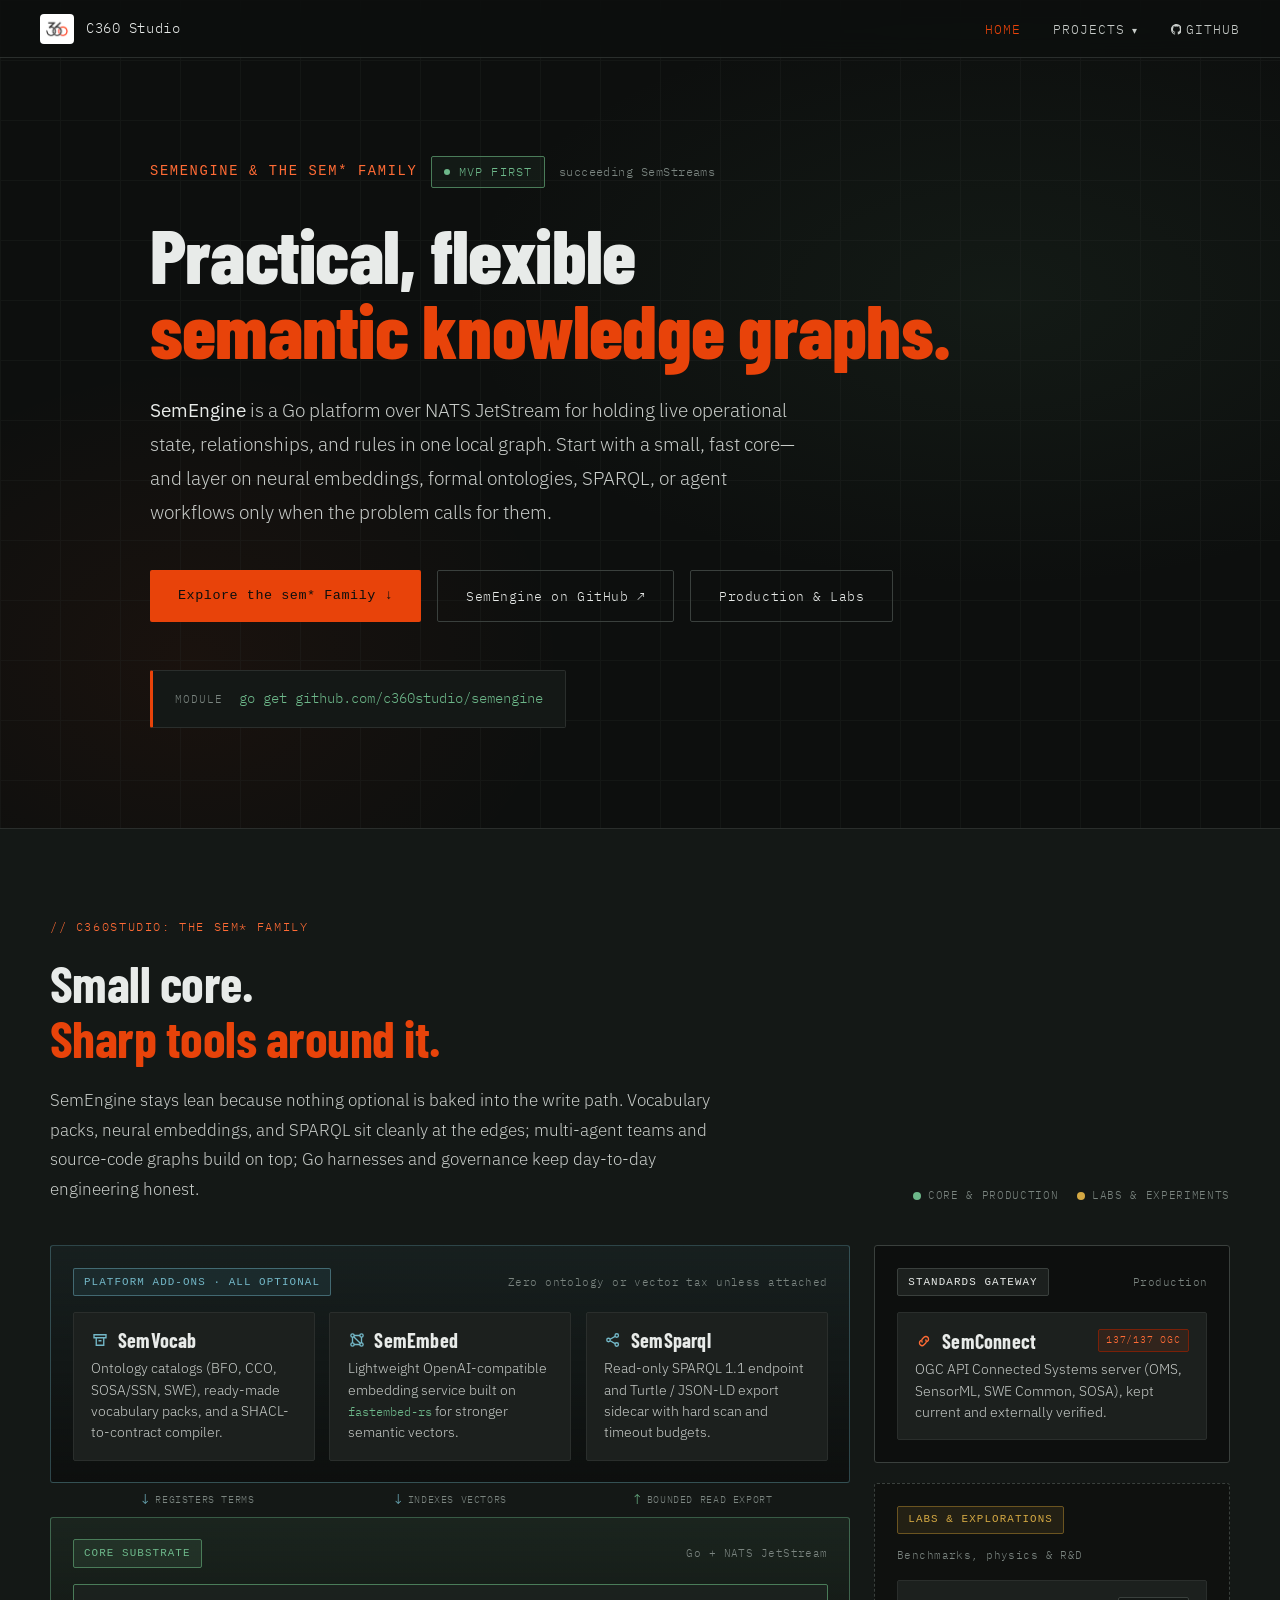
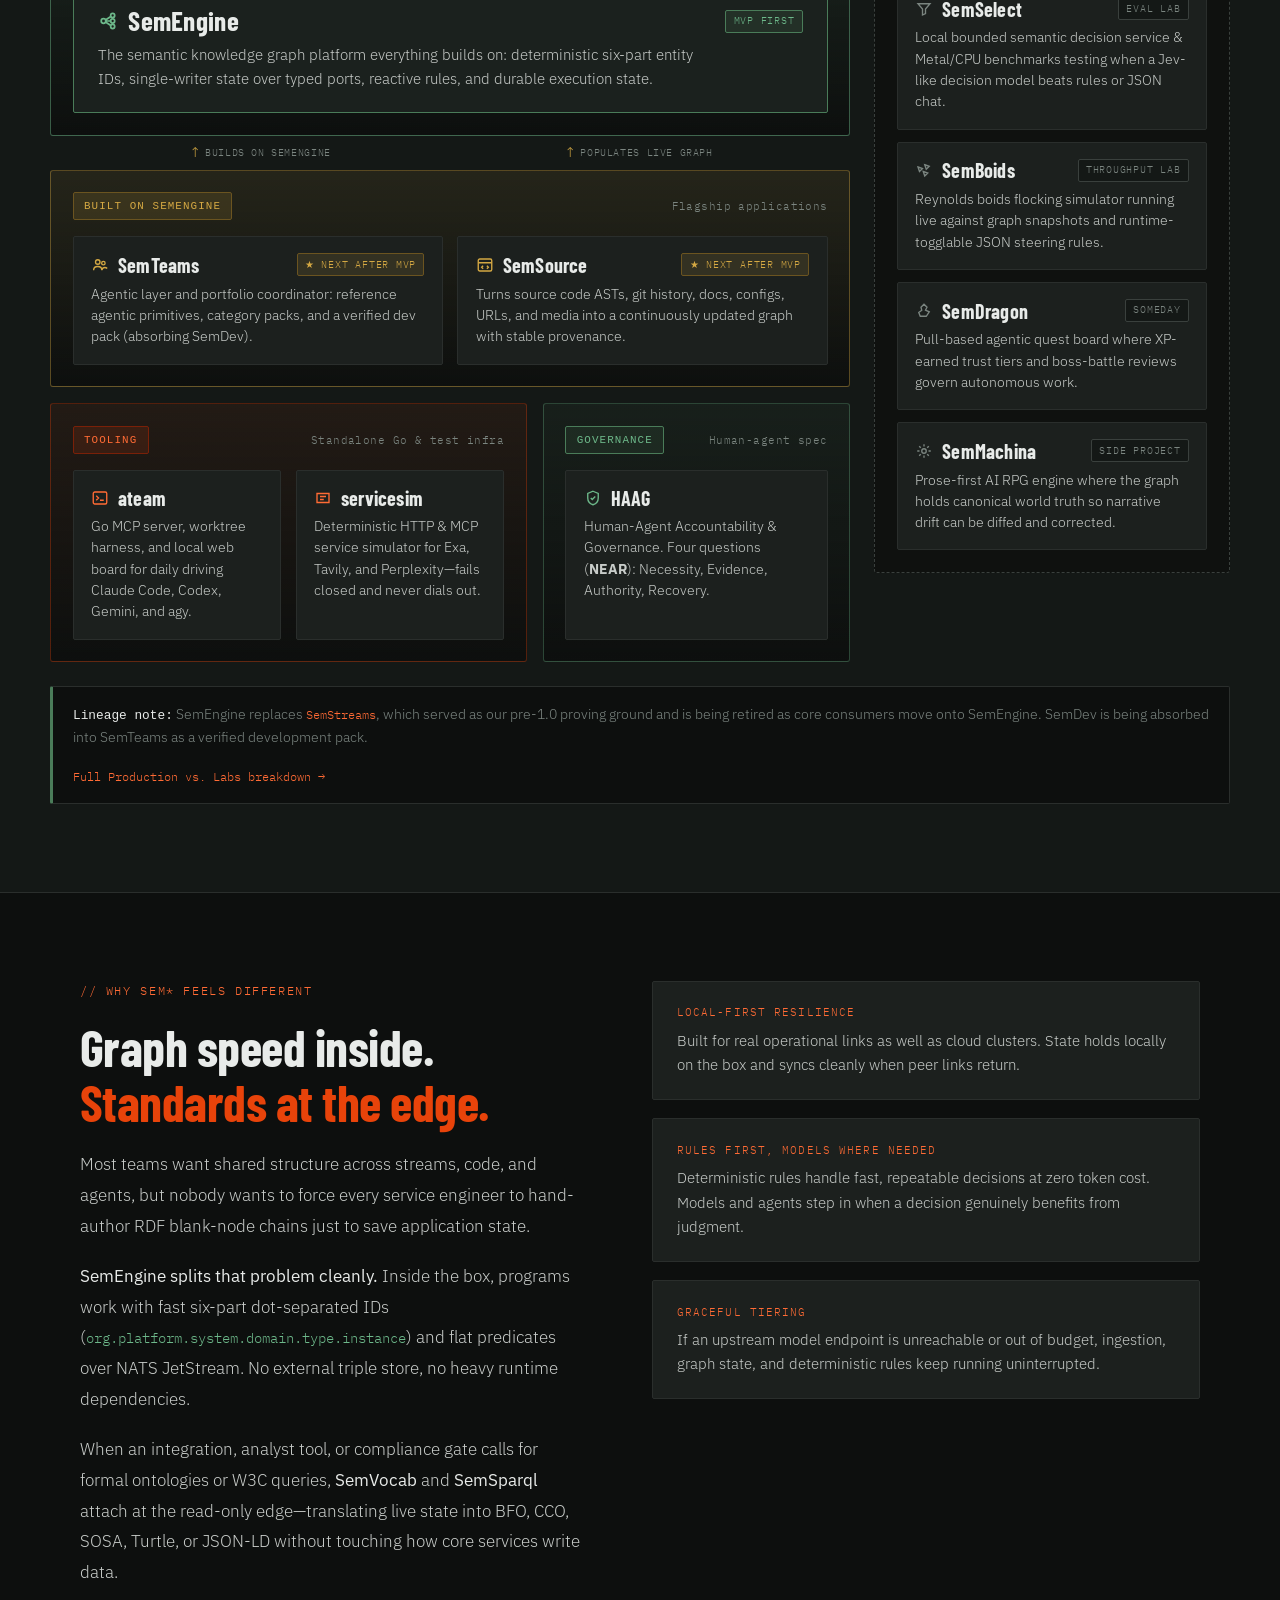
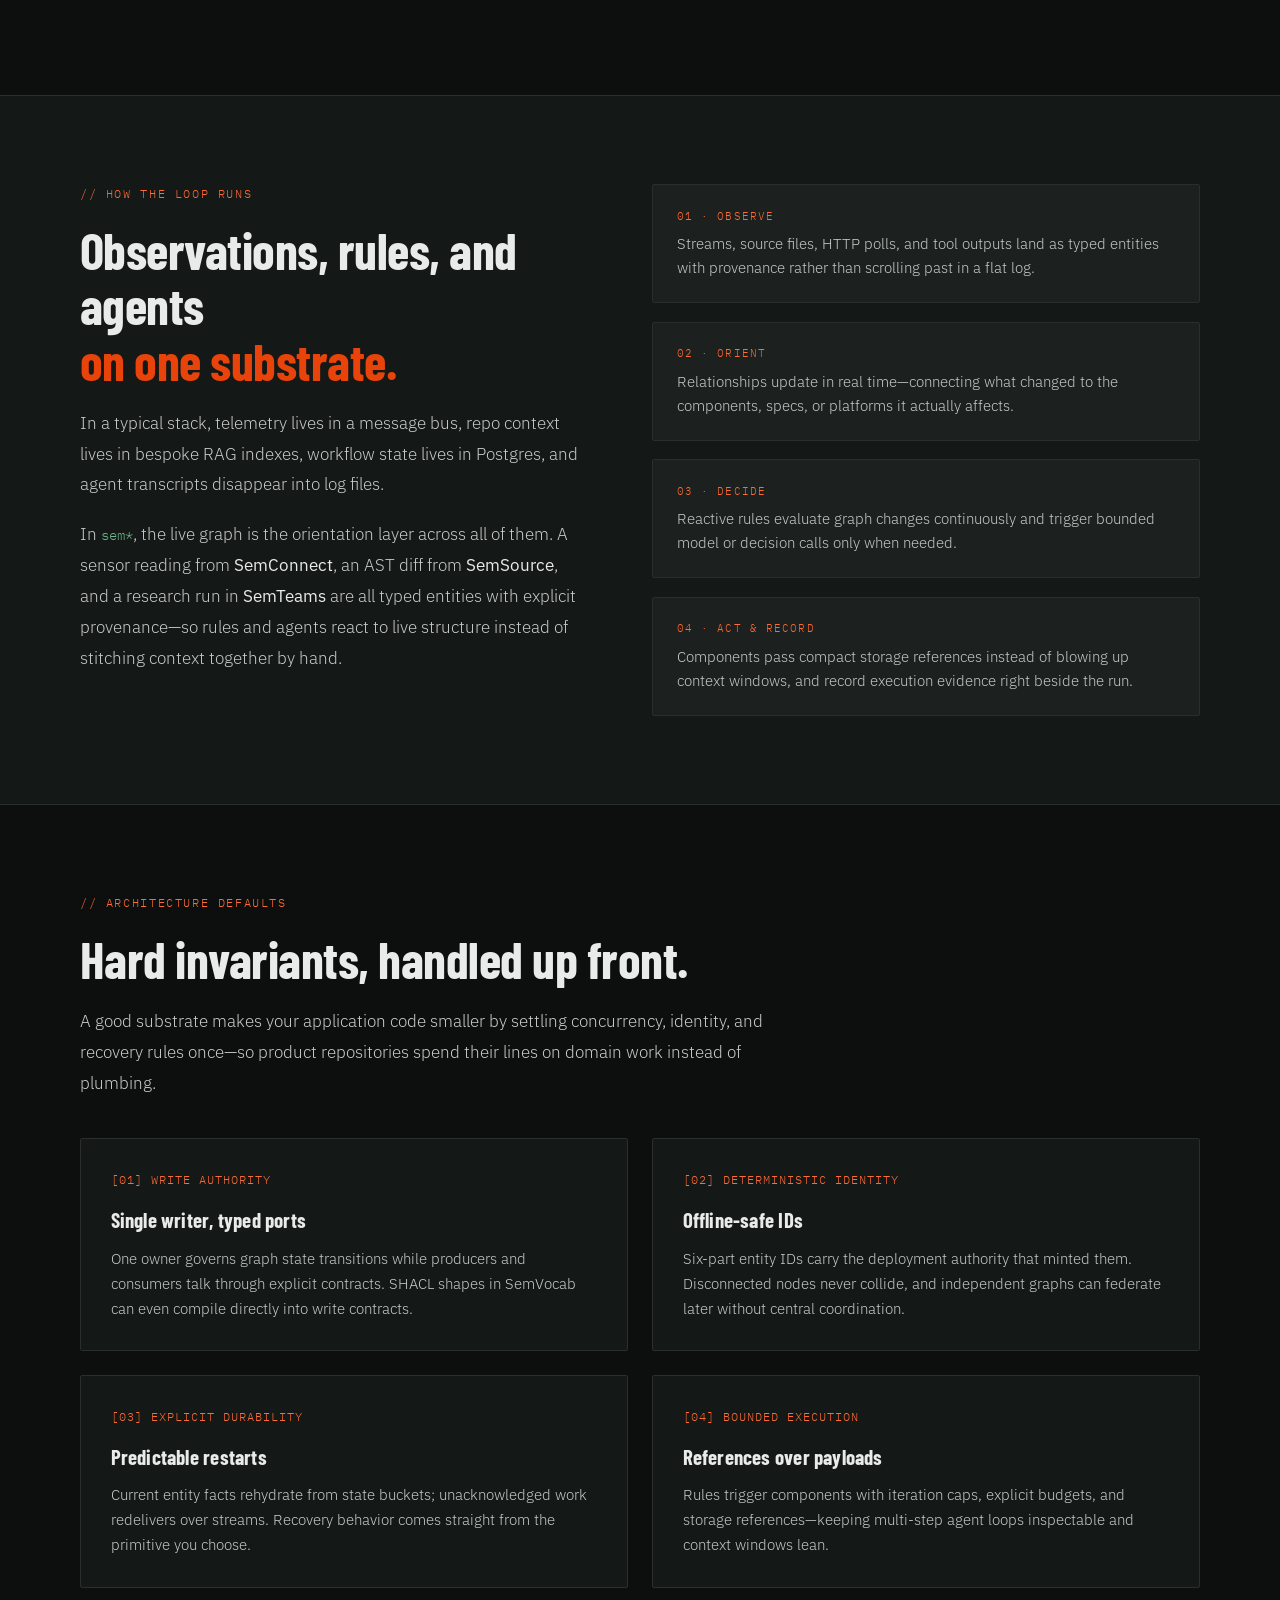
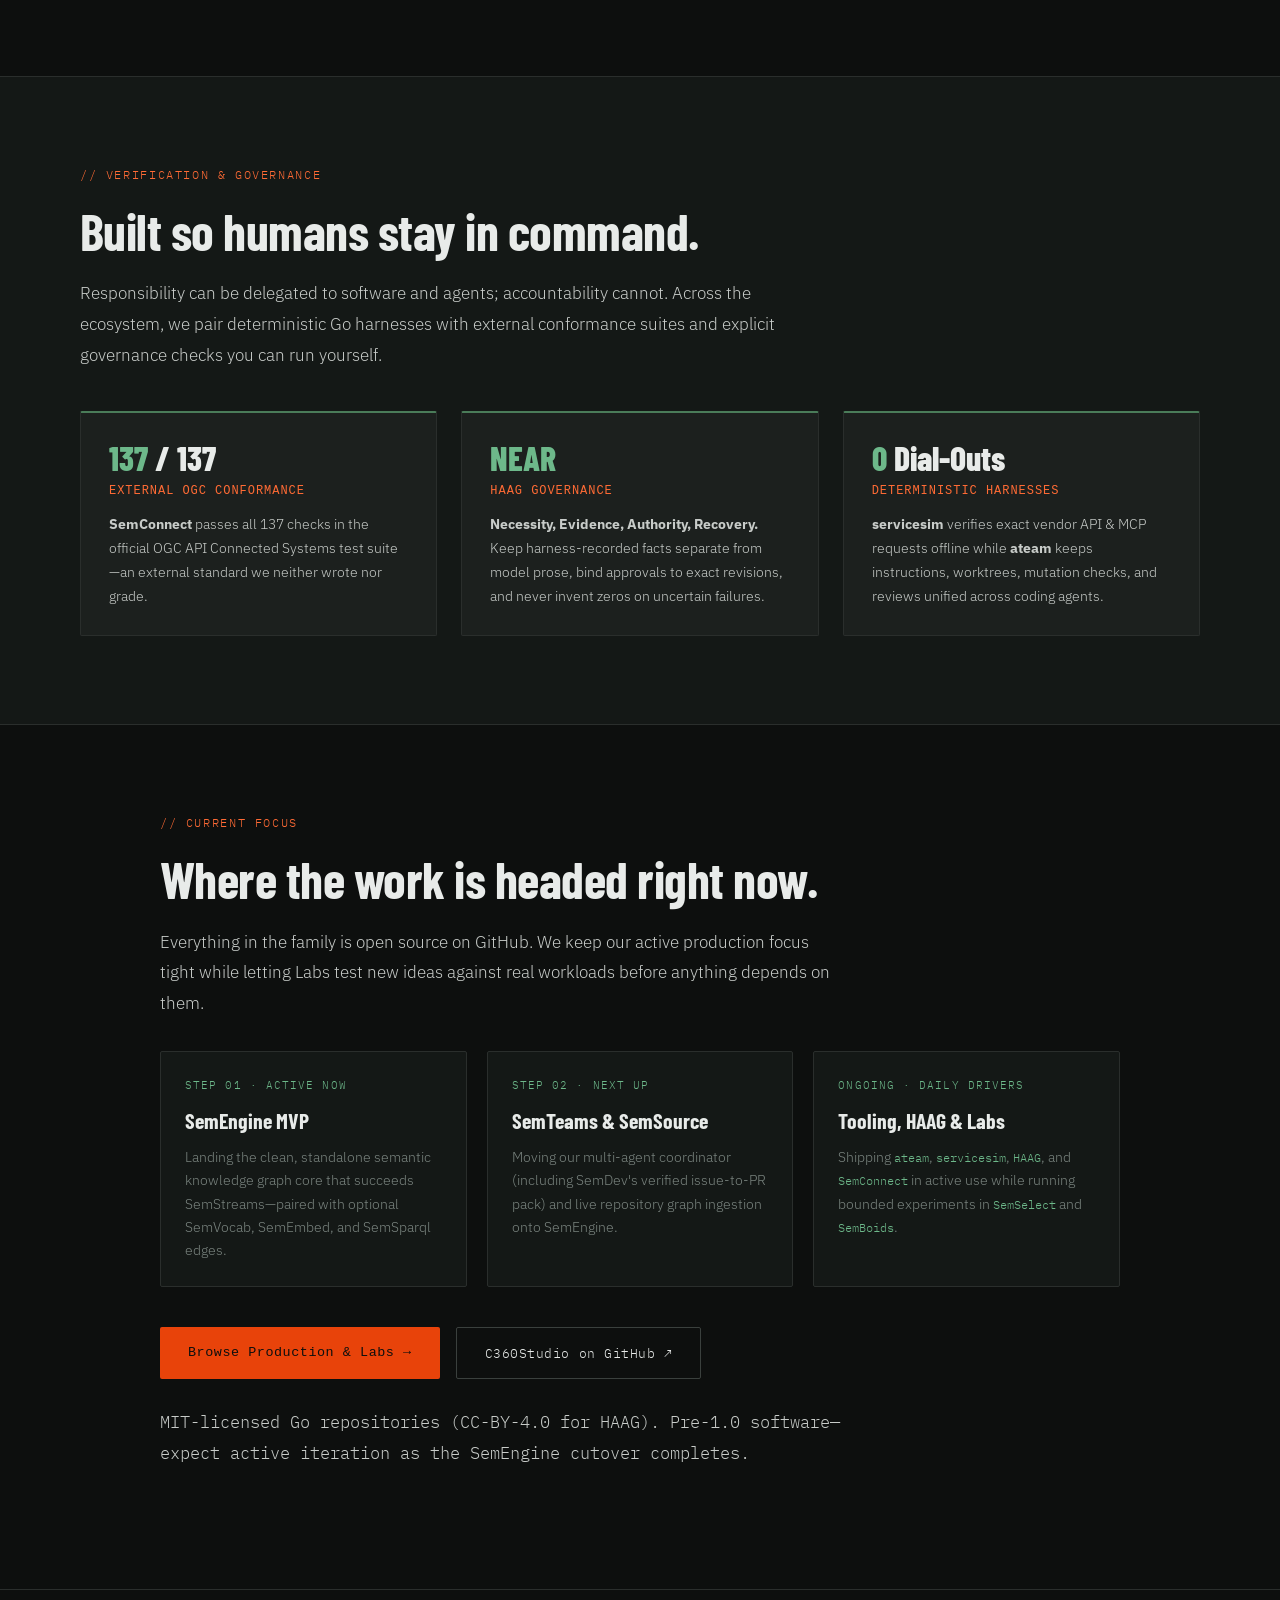
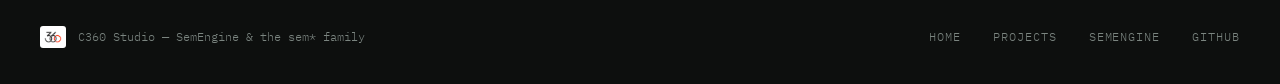
==== commit d1988b4e: "feat: refresh site around SemEngine, sem* family map, and prod/labs catalog" ====
--- a/index.html
+++ b/index.html
@@ -3,11 +3,12 @@
 <head>
   <meta charset="UTF-8" />
   <meta name="viewport" content="width=device-width, initial-scale=1.0" />
-  <title>Semstreams — Stream Processing for the Real World</title>
+  <title>SemEngine &amp; the sem* Family — C360 Studio</title>
+  <meta name="description" content="SemEngine is a Go semantic knowledge graph platform that keeps telemetry, code, rules, and agent runs in one live local graph—backed by optional semantic add-ons, Go tooling, and human-agent governance." />
   <link rel="preconnect" href="https://fonts.googleapis.com" />
   <link href="https://fonts.googleapis.com/css2?family=Barlow+Condensed:wght@600;700;800&family=IBM+Plex+Mono:wght@400;500&family=IBM+Plex+Sans:wght@300;400&display=swap" rel="stylesheet" />
   <link rel="icon" type="image/png" href="360 logo round 50.png" />
-  <link rel="stylesheet" href="styles.css?v=3" />
+  <link rel="stylesheet" href="styles.css?v=6" />
 </head>
 <body>
 <nav>
@@ -20,208 +21,477 @@
     <li class="nav-dropdown">
       <a href="projects.html">Projects</a>
       <ul class="dropdown-menu">
-        <li><a href="projects.html">All Projects</a></li>
-        <li><a href="https://github.com/C360Studio/semstreams" target="_blank">SemStreams</a></li>
-        <li><a href="https://github.com/C360Studio/semsource" target="_blank">SemSource</a></li>
-        <li><a href="https://github.com/C360Studio/semteams" target="_blank">SemTeams</a></li>
-        <li><a href="https://github.com/C360Studio/semdev" target="_blank">SemDev</a></li>
-        <li><a href="https://github.com/C360Studio/semconnect" target="_blank">SemConnect</a></li>
+        <li class="dropdown-divider">Core &amp; Products</li>
+        <li><a href="https://github.com/C360Studio/semengine" target="_blank" rel="noopener">SemEngine</a></li>
+        <li><a href="https://github.com/C360Studio/semteams" target="_blank" rel="noopener">SemTeams</a></li>
+        <li><a href="https://github.com/C360Studio/semsource" target="_blank" rel="noopener">SemSource</a></li>
+        <li><a href="https://github.com/C360Studio/semconnect" target="_blank" rel="noopener">SemConnect</a></li>
+        <li class="dropdown-divider">Tooling &amp; Governance</li>
+        <li><a href="https://github.com/C360Studio/ateam" target="_blank" rel="noopener">ateam</a></li>
+        <li><a href="https://github.com/C360Studio/servicesim" target="_blank" rel="noopener">servicesim</a></li>
+        <li><a href="https://github.com/C360Studio/haag" target="_blank" rel="noopener">HAAG</a></li>
+        <li class="dropdown-divider">Catalog</li>
+        <li><a href="projects.html">All Production &amp; Labs &#8594;</a></li>
       </ul>
     </li>
-    <li><a href="blog.html">Blog</a></li>
-    <li><a href="https://github.com/C360Studio" target="_blank"><svg class="gh-icon" viewBox="0 0 16 16"><path d="M8 0C3.58 0 0 3.58 0 8c0 3.54 2.29 6.53 5.47 7.59.4.07.55-.17.55-.38 0-.19-.01-.82-.01-1.49-2.01.37-2.53-.49-2.69-.94-.09-.23-.48-.94-.82-1.13-.28-.15-.68-.52-.01-.53.63-.01 1.08.58 1.23.82.72 1.21 1.87.87 2.33.66.07-.52.28-.87.51-1.07-1.78-.2-3.64-.89-3.64-3.95 0-.87.31-1.59.82-2.15-.08-.2-.36-1.02.08-2.12 0 0 .67-.21 2.2.82.64-.18 1.32-.27 2-.27s1.36.09 2 .27c1.53-1.04 2.2-.82 2.2-.82.44 1.1.16 1.92.08 2.12.51.56.82 1.27.82 2.15 0 3.07-1.87 3.75-3.65 3.95.29.25.54.73.54 1.48 0 1.07-.01 1.93-.01 2.2 0 .21.15.46.55.38A8.01 8.01 0 0016 8c0-4.42-3.58-8-8-8z"/></svg>GitHub</a></li>
+    <li><a href="https://github.com/C360Studio" target="_blank" rel="noopener"><svg class="gh-icon" viewBox="0 0 16 16"><path d="M8 0C3.58 0 0 3.58 0 8c0 3.54 2.29 6.53 5.47 7.59.4.07.55-.17.55-.38 0-.19-.01-.82-.01-1.49-2.01.37-2.53-.49-2.69-.94-.09-.23-.48-.94-.82-1.13-.28-.15-.68-.52-.01-.53.63-.01 1.08.58 1.23.82.72 1.21 1.87.87 2.33.66.07-.52.28-.87.51-1.07-1.78-.2-3.64-.89-3.64-3.95 0-.87.31-1.59.82-2.15-.08-.2-.36-1.02.08-2.12 0 0 .67-.21 2.2.82.64-.18 1.32-.27 2-.27s1.36.09 2 .27c1.53-1.04 2.2-.82 2.2-.82.44 1.1.16 1.92.08 2.12.51.56.82 1.27.82 2.15 0 3.07-1.87 3.75-3.65 3.95.29.25.54.73.54 1.48 0 1.07-.01 1.93-.01 2.2 0 .21.15.46.55.38A8.01 8.01 0 0016 8c0-4.42-3.58-8-8-8z"/></svg>GitHub</a></li>
   </ul>
 </nav>
 
 <section class="hero">
   <div class="hero-grid"></div>
   <div class="hero-content">
-    <div class="hero-product">Semstreams</div>
-    <div class="hero-tag">Pre-1.0</div>
-    <h1>Streams in.<br/>Knowledge out.<br/><em>The loop closes.</em></h1>
-    <p class="hero-sub">A Go framework for systems that take in the world, decide what to do about it, and act without leaving the box. Field telemetry and agent runs land in the same live knowledge graph. Rules decide what they can; models decide what they must. For environments where connectivity is intermittent, compute is finite, and the environment will not cooperate.</p>
+    <div class="hero-eyebrow">
+      <span class="hero-product">SemEngine &amp; the sem* family</span>
+      <span class="hero-tag">MVP First</span>
+      <span class="hero-lineage">succeeding SemStreams</span>
+    </div>
+    <h1>Practical, flexible<br/><em>semantic knowledge graphs.</em></h1>
+    <p class="hero-sub"><strong>SemEngine</strong> is a Go platform over NATS JetStream for holding live operational state, relationships, and rules in one local graph. Start with a small, fast core—and layer on neural embeddings, formal ontologies, SPARQL, or agent workflows only when the problem calls for them.</p>
     <div class="hero-actions">
-      <a href="https://github.com/C360Studio/semstreams/tree/main/docs" target="_blank" class="btn-primary">Get Started &#8594;</a>
-      <a href="https://github.com/C360Studio/semstreams" target="_blank" class="btn-ghost">View on GitHub</a>
+      <a href="#family" class="btn-primary">Explore the sem* Family &#8595;</a>
+      <a href="https://github.com/C360Studio/semengine" target="_blank" rel="noopener" class="btn-ghost">SemEngine on GitHub &#8599;</a>
+      <a href="projects.html" class="btn-ghost">Production &amp; Labs</a>
     </div>
     <div class="install-strip">
-      <span class="install-label">Install</span>
-      <code>go get github.com/C360Studio/semstreams</code>
-    </div>
-  </div>
-</section>
-
-<section class="truth-section">
+      <span class="install-label">Module</span>
+      <code>go get github.com/c360studio/semengine</code>
+    </div>
+  </div>
+</section>
+
+<section id="family" class="map-section">
+  <div class="map-inner">
+    <div class="map-header">
+      <div class="map-header-copy">
+        <div class="section-label">// c360studio: the sem* family</div>
+        <h2>Small core.<br/><em>Sharp tools around it.</em></h2>
+        <p>SemEngine stays lean because nothing optional is baked into the write path. Vocabulary packs, neural embeddings, and SPARQL sit cleanly at the edges; multi-agent teams and source-code graphs build on top; Go harnesses and governance keep day-to-day engineering honest.</p>
+      </div>
+      <div class="map-legend">
+        <span><i class="dot" style="width:8px;height:8px;border-radius:50%;background:var(--green-lt);display:inline-block;"></i>Core &amp; Production</span>
+        <span><i class="dot" style="width:8px;height:8px;border-radius:50%;background:var(--amber);display:inline-block;"></i>Labs &amp; Experiments</span>
+      </div>
+    </div>
+
+    <div class="portfolio-board">
+      <!-- Left / Main Architecture Stack -->
+      <div class="board-main">
+
+        <!-- Tier 1: Optional Platform Add-ons -->
+        <div class="arch-tier tier-addons">
+          <div class="arch-tier-header">
+            <span class="tier-pill">Platform add-ons &middot; all optional</span>
+            <span class="tier-hint">Zero ontology or vector tax unless attached</span>
+          </div>
+          <div class="card-grid-3">
+            <a href="https://github.com/C360Studio/semvocab" target="_blank" rel="noopener" class="map-card">
+              <div>
+                <div class="map-card-top">
+                  <span class="map-card-title">
+                    <svg class="map-icon" viewBox="0 0 24 24" fill="none" stroke="currentColor" stroke-width="1.8"><path d="M4 5h16v4H4zM7 9v10h10V9M10 13h4"/></svg>
+                    SemVocab
+                  </span>
+                </div>
+                <p>Ontology catalogs (BFO, CCO, SOSA/SSN, SWE), ready-made vocabulary packs, and a SHACL-to-contract compiler.</p>
+              </div>
+            </a>
+
+            <a href="https://github.com/C360Studio/semembed" target="_blank" rel="noopener" class="map-card">
+              <div>
+                <div class="map-card-top">
+                  <span class="map-card-title">
+                    <svg class="map-icon" viewBox="0 0 24 24" fill="none" stroke="currentColor" stroke-width="1.8"><circle cx="6" cy="6" r="2.2"/><circle cx="18" cy="6" r="2.2"/><circle cx="6" cy="18" r="2.2"/><circle cx="18" cy="18" r="2.2"/><path d="M8 6h8M6 8v8M18 8v8M8 18h8M7.6 7.6l8.8 8.8"/></svg>
+                    SemEmbed
+                  </span>
+                </div>
+                <p>Lightweight OpenAI-compatible embedding service built on <code>fastembed-rs</code> for stronger semantic vectors.</p>
+              </div>
+            </a>
+
+            <a href="https://github.com/C360Studio/semsparql" target="_blank" rel="noopener" class="map-card">
+              <div>
+                <div class="map-card-top">
+                  <span class="map-card-title">
+                    <svg class="map-icon" viewBox="0 0 24 24" fill="none" stroke="currentColor" stroke-width="1.8"><circle cx="6" cy="12" r="2.3"/><circle cx="17" cy="6" r="2.3"/><circle cx="17" cy="18" r="2.3"/><path d="M8.1 11l6.8-3.9M8.1 13l6.8 3.9"/></svg>
+                    SemSparql
+                  </span>
+                </div>
+                <p>Read-only SPARQL 1.1 endpoint and Turtle / JSON-LD export sidecar with hard scan and timeout budgets.</p>
+              </div>
+            </a>
+          </div>
+        </div>
+
+        <!-- Connectors between Add-ons and Core -->
+        <div class="flow-connectors" aria-hidden="true">
+          <span class="flow-pipe flow-in"><i>&#8595;</i> registers terms</span>
+          <span class="flow-pipe flow-in"><i>&#8595;</i> indexes vectors</span>
+          <span class="flow-pipe flow-out"><i>&#8593;</i> bounded read export</span>
+        </div>
+
+        <!-- Tier 2: Core -->
+        <div class="arch-tier tier-core">
+          <div class="arch-tier-header">
+            <span class="tier-pill">Core substrate</span>
+            <span class="tier-hint">Go + NATS JetStream</span>
+          </div>
+          <a href="https://github.com/C360Studio/semengine" target="_blank" rel="noopener" class="map-card map-card-core">
+            <div class="map-card-top">
+              <span class="map-card-title">
+                <svg class="map-icon" viewBox="0 0 24 24" fill="none" stroke="currentColor" stroke-width="1.9"><circle cx="6" cy="12" r="2.5"/><circle cx="16" cy="6" r="2.2"/><circle cx="16" cy="12" r="2.2"/><circle cx="16" cy="18" r="2.2"/><path d="M8.5 12h5.3M8.2 10.8L14 7M8.2 13.2L14 17"/></svg>
+                SemEngine
+              </span>
+              <span class="map-tag tag-mvp">MVP first</span>
+            </div>
+            <p>The semantic knowledge graph platform everything builds on: deterministic six-part entity IDs, single-writer state over typed ports, reactive rules, and durable execution state.</p>
+          </a>
+        </div>
+
+        <!-- Connectors between Built-on and Core -->
+        <div class="flow-connectors flow-connectors-2" aria-hidden="true">
+          <span class="flow-pipe flow-up"><i>&#8593;</i> builds on SemEngine</span>
+          <span class="flow-pipe flow-up"><i>&#8593;</i> populates live graph</span>
+        </div>
+
+        <!-- Tier 3: Built on SemEngine -->
+        <div class="arch-tier tier-built">
+          <div class="arch-tier-header">
+            <span class="tier-pill">Built on SemEngine</span>
+            <span class="tier-hint">Flagship applications</span>
+          </div>
+          <div class="card-grid-2">
+            <a href="https://github.com/C360Studio/semteams" target="_blank" rel="noopener" class="map-card">
+              <div>
+                <div class="map-card-top">
+                  <span class="map-card-title">
+                    <svg class="map-icon" viewBox="0 0 24 24" fill="none" stroke="currentColor" stroke-width="1.8"><circle cx="9" cy="8" r="3"/><circle cx="16.5" cy="9.5" r="2.3"/><path d="M3.5 19c0-3 2.5-5 5.5-5s5.5 2 5.5 5M14.5 19c.3-2.1 1.9-3.7 4-3.7 1.2 0 2.3.5 3 1.4"/></svg>
+                    SemTeams
+                  </span>
+                  <span class="map-tag tag-next">&#9733; next after MVP</span>
+                </div>
+                <p>Agentic layer and portfolio coordinator: reference agentic primitives, category packs, and a verified dev pack (absorbing SemDev).</p>
+              </div>
+            </a>
+
+            <a href="https://github.com/C360Studio/semsource" target="_blank" rel="noopener" class="map-card">
+              <div>
+                <div class="map-card-top">
+                  <span class="map-card-title">
+                    <svg class="map-icon" viewBox="0 0 24 24" fill="none" stroke="currentColor" stroke-width="1.8"><rect x="3" y="4" width="18" height="16" rx="2"/><path d="M3 9h18M9.5 13l-2 2 2 2M14.5 13l2 2-2 2"/></svg>
+                    SemSource
+                  </span>
+                  <span class="map-tag tag-next">&#9733; next after MVP</span>
+                </div>
+                <p>Turns source code ASTs, git history, docs, configs, URLs, and media into a continuously updated graph with stable provenance.</p>
+              </div>
+            </a>
+          </div>
+        </div>
+
+        <!-- Tier 4: Tooling & Governance split -->
+        <div class="ops-row">
+          <div class="arch-tier tier-tooling">
+            <div class="arch-tier-header">
+              <span class="tier-pill">Tooling</span>
+              <span class="tier-hint">Standalone Go &amp; test infra</span>
+            </div>
+            <div class="card-grid-2">
+              <a href="https://github.com/C360Studio/ateam" target="_blank" rel="noopener" class="map-card">
+                <div>
+                  <div class="map-card-top">
+                    <span class="map-card-title">
+                      <svg class="map-icon" viewBox="0 0 24 24" fill="none" stroke="currentColor" stroke-width="1.8"><rect x="3" y="4" width="18" height="16" rx="2"/><path d="M7 9l3 3-3 3M12 15h5"/></svg>
+                      ateam
+                    </span>
+                  </div>
+                  <p>Go MCP server, worktree harness, and local web board for daily driving Claude Code, Codex, Gemini, and agy.</p>
+                </div>
+              </a>
+
+              <a href="https://github.com/C360Studio/servicesim" target="_blank" rel="noopener" class="map-card">
+                <div>
+                  <div class="map-card-top">
+                    <span class="map-card-title">
+                      <svg class="map-icon" viewBox="0 0 24 24" fill="none" stroke="currentColor" stroke-width="1.8"><path d="M4 6h16v12H4z"/><path d="M8 10h8M8 14h5"/></svg>
+                      servicesim
+                    </span>
+                  </div>
+                  <p>Deterministic HTTP &amp; MCP service simulator for Exa, Tavily, and Perplexity—fails closed and never dials out.</p>
+                </div>
+              </a>
+            </div>
+          </div>
+
+          <div class="arch-tier tier-gov">
+            <div class="arch-tier-header">
+              <span class="tier-pill">Governance</span>
+              <span class="tier-hint">Human-agent spec</span>
+            </div>
+            <div class="card-stack">
+              <a href="https://github.com/C360Studio/haag" target="_blank" rel="noopener" class="map-card">
+                <div>
+                  <div class="map-card-top">
+                    <span class="map-card-title">
+                      <svg class="map-icon" viewBox="0 0 24 24" fill="none" stroke="currentColor" stroke-width="1.8"><path d="M12 3l7 3v6c0 4.5-3 7.8-7 9-4-1.2-7-4.5-7-9V6l7-3z"/><path d="M9 12l2 2 4-4"/></svg>
+                      HAAG
+                    </span>
+                  </div>
+                  <p>Human-Agent Accountability &amp; Governance. Four questions (<strong>NEAR</strong>): Necessity, Evidence, Authority, Recovery.</p>
+                </div>
+              </a>
+            </div>
+          </div>
+        </div>
+
+      </div>
+
+      <!-- Right Column: Production Gateway + Labs -->
+      <div class="board-side">
+
+        <div class="arch-tier tier-prod-side">
+          <div class="arch-tier-header">
+            <span class="tier-pill">Standards gateway</span>
+            <span class="tier-hint">Production</span>
+          </div>
+          <div class="card-stack">
+            <a href="https://github.com/C360Studio/semconnect" target="_blank" rel="noopener" class="map-card">
+              <div>
+                <div class="map-card-top">
+                  <span class="map-card-title">
+                    <svg class="map-icon" viewBox="0 0 24 24" fill="none" stroke="currentColor" stroke-width="1.8"><path d="M10 14a3.5 3.5 0 0 1 0-5l2-2a3.5 3.5 0 0 1 5 5l-1 1"/><path d="M14 10a3.5 3.5 0 0 1 0 5l-2 2a3.5 3.5 0 0 1-5-5l1-1"/></svg>
+                    SemConnect
+                  </span>
+                  <span class="map-tag tag-prod">137/137 OGC</span>
+                </div>
+                <p>OGC API Connected Systems server (OMS, SensorML, SWE Common, SOSA), kept current and externally verified.</p>
+              </div>
+            </a>
+          </div>
+        </div>
+
+        <div class="arch-tier tier-labs">
+          <div class="arch-tier-header">
+            <span class="tier-pill">Labs &amp; explorations</span>
+            <span class="tier-hint">Benchmarks, physics &amp; R&amp;D</span>
+          </div>
+          <div class="card-stack">
+            <a href="https://github.com/C360Studio/semselect" target="_blank" rel="noopener" class="map-card">
+              <div>
+                <div class="map-card-top">
+                  <span class="map-card-title">
+                    <svg class="map-icon" viewBox="0 0 24 24" fill="none" stroke="currentColor" stroke-width="1.8"><path d="M4 5h16l-6 7v6l-4 2v-8L4 5z"/></svg>
+                    SemSelect
+                  </span>
+                  <span class="map-tag tag-lab">eval lab</span>
+                </div>
+                <p>Local bounded semantic decision service &amp; Metal/CPU benchmarks testing when a Jev-like decision model beats rules or JSON chat.</p>
+              </div>
+            </a>
+
+            <a href="https://github.com/C360Studio/semboids" target="_blank" rel="noopener" class="map-card">
+              <div>
+                <div class="map-card-top">
+                  <span class="map-card-title">
+                    <svg class="map-icon" viewBox="0 0 24 24" fill="none" stroke="currentColor" stroke-width="1.8"><path d="M4 8l6 2-4 4-2-6zM13 5l6 2-4 4-2-6zM11 14l6 2-4 4-2-6z"/></svg>
+                    SemBoids
+                  </span>
+                  <span class="map-tag tag-lab">throughput lab</span>
+                </div>
+                <p>Reynolds boids flocking simulator running live against graph snapshots and runtime-togglable JSON steering rules.</p>
+              </div>
+            </a>
+
+            <a href="https://github.com/C360Studio/semdragon" target="_blank" rel="noopener" class="map-card">
+              <div>
+                <div class="map-card-top">
+                  <span class="map-card-title">
+                    <svg class="map-icon" viewBox="0 0 24 24" fill="none" stroke="currentColor" stroke-width="1.8"><path d="M12 3l4 4-2 4 5 2-4 6H7l-2-5 4-3-1-4 4-4z"/></svg>
+                    SemDragon
+                  </span>
+                  <span class="map-tag tag-lab">someday</span>
+                </div>
+                <p>Pull-based agentic quest board where XP-earned trust tiers and boss-battle reviews govern autonomous work.</p>
+              </div>
+            </a>
+
+            <a href="https://github.com/C360Studio/semmachina" target="_blank" rel="noopener" class="map-card">
+              <div>
+                <div class="map-card-top">
+                  <span class="map-card-title">
+                    <svg class="map-icon" viewBox="0 0 24 24" fill="none" stroke="currentColor" stroke-width="1.8"><circle cx="12" cy="12" r="3"/><path d="M12 3v3M12 18v3M3 12h3M18 12h3M5.6 5.6l2.1 2.1M16.3 16.3l2.1 2.1M18.4 5.6l-2.1 2.1M7.7 16.3l-2.1 2.1"/></svg>
+                    SemMachina
+                  </span>
+                  <span class="map-tag tag-lab">side project</span>
+                </div>
+                <p>Prose-first AI RPG engine where the graph holds canonical world truth so narrative drift can be diffed and corrected.</p>
+              </div>
+            </a>
+          </div>
+        </div>
+
+      </div>
+    </div>
+
+    <div class="retire-banner">
+      <span><strong>Lineage note:</strong> SemEngine replaces <a href="https://github.com/C360Studio/semstreams" target="_blank" rel="noopener">SemStreams</a>, which served as our pre-1.0 proving ground and is being retired as core consumers move onto SemEngine. SemDev is being absorbed into SemTeams as a verified development pack.</span>
+      <a href="projects.html">Full Production vs. Labs breakdown &#8594;</a>
+    </div>
+  </div>
+</section>
+
+<section class="split-section">
   <div class="truth-grid">
     <div class="truth-left">
-      <div class="section-label">// The Problem</div>
-      <h2>Comms suck.<br/>Design accordingly.</h2>
-      <p>Current AI infrastructure assumes always-on connectivity, abundant compute, rich model access, and an enormous token budget. What we call <strong>ambient affluence</strong>.</p>
-      <p>Thirty years of experience has taught us that these idealistic conditions rarely hold. Even if you have the budget, operational reality often has other plans. So if the environment will not cooperate, the architecture should embrace that reality from the start.</p>
-      <p>So the hard decisions got made early, under conditions that would not let us defer them. Write authority. Restart behaviour. What happens to evidence when there is nobody to send it to. That is the part you inherit, and the part you can check.</p>
-      <a href="blog.html" class="btn-ghost" style="display:inline-flex;margin-top:1rem;">Read "Comms Suck" &#8594;</a>
+      <div class="section-label">// Why Sem* Feels Different</div>
+      <h2>Graph speed inside.<br/><em>Standards at the edge.</em></h2>
+      <p>Most teams want shared structure across streams, code, and agents, but nobody wants to force every service engineer to hand-author RDF blank-node chains just to save application state.</p>
+      <p><strong>SemEngine splits that problem cleanly.</strong> Inside the box, programs work with fast six-part dot-separated IDs (<code>org.platform.system.domain.type.instance</code>) and flat predicates over NATS JetStream. No external triple store, no heavy runtime dependencies.</p>
+      <p>When an integration, analyst tool, or compliance gate calls for formal ontologies or W3C queries, <strong>SemVocab</strong> and <strong>SemSparql</strong> attach at the read-only edge—translating live state into BFO, CCO, SOSA, Turtle, or JSON-LD without touching how core services write data.</p>
     </div>
     <div class="truth-right">
-      <div class="truth-item"><div class="truth-item-label">Offline first</div><p>The graph holds locally and syncs when the link comes back. You don't lose state when you lose the network.</p></div>
-      <div class="truth-item"><div class="truth-item-label">Model unavailable</div><p>Rules and workflows keep running. The system degrades through tiers, not off a cliff.</p></div>
-      <div class="truth-item"><div class="truth-item-label">Vocabulary mismatch</div><p>Structural relationships still function. You bring what you have; the system meets you there.</p></div>
-    </div>
-  </div>
-</section>
-
-<section class="truth-section">
+      <div class="truth-item">
+        <div class="truth-item-label">Local-first resilience</div>
+        <p>Built for real operational links as well as cloud clusters. State holds locally on the box and syncs cleanly when peer links return.</p>
+      </div>
+      <div class="truth-item">
+        <div class="truth-item-label">Rules first, models where needed</div>
+        <p>Deterministic rules handle fast, repeatable decisions at zero token cost. Models and agents step in when a decision genuinely benefits from judgment.</p>
+      </div>
+      <div class="truth-item">
+        <div class="truth-item-label">Graceful tiering</div>
+        <p>If an upstream model endpoint is unreachable or out of budget, ingestion, graph state, and deterministic rules keep running uninterrupted.</p>
+      </div>
+    </div>
+  </div>
+</section>
+
+<section class="split-section alt-bg">
   <div class="truth-grid">
     <div class="truth-left">
-      <div class="section-label">// The Loop</div>
-      <h2>One loop.<br/>Closed <em>locally</em>.</h2>
-      <p>Most stacks are a pipeline. Data goes in, something comes out, and the part where the system gets better is a meeting. This one is a loop, and every stage of it runs on the same box.</p>
-      <p>The graph is the load-bearing piece. Not storage. <strong>Orientation</strong>. It is the model of the situation that gives an observation its meaning, and it updates as things happen rather than overnight in a batch.</p>
+      <div class="section-label">// How The Loop Runs</div>
+      <h2>Observations, rules, and agents<br/><em>on one substrate.</em></h2>
+      <p>In a typical stack, telemetry lives in a message bus, repo context lives in bespoke RAG indexes, workflow state lives in Postgres, and agent transcripts disappear into log files.</p>
+      <p>In <code>sem*</code>, the live graph is the orientation layer across all of them. A sensor reading from <strong>SemConnect</strong>, an AST diff from <strong>SemSource</strong>, and a research run in <strong>SemTeams</strong> are all typed entities with explicit provenance—so rules and agents react to live structure instead of stitching context together by hand.</p>
     </div>
     <div class="truth-right">
-      <div class="truth-item"><div class="truth-item-label">Observation</div><p>A sensor reading. A tool call. An agent's answer. The graph does not care which produced it, which is why adding agents needed no new architecture.</p></div>
-      <div class="truth-item"><div class="truth-item-label">Orientation</div><p>Entities, relationships and the structure between them, held live. What changed, what it touches, what it now means.</p></div>
-      <div class="truth-item"><div class="truth-item-label">Decision</div><p>Rules first, and a model only when the call genuinely needs judgment. Deterministic where it matters, intelligent where it helps.</p></div>
-      <div class="truth-item"><div class="truth-item-label">Action</div><p>Components do the work. Rules pass references, never payloads, so a decision cannot quietly blow up a context window.</p></div>
-      <div class="truth-item"><div class="truth-item-label">Learning</div><p>What went wrong is written down as a citation-backed lesson, reviewed by a human, and pushed into every run that follows.</p></div>
+      <div class="truth-item">
+        <div class="truth-item-label">01 &middot; Observe</div>
+        <p>Streams, source files, HTTP polls, and tool outputs land as typed entities with provenance rather than scrolling past in a flat log.</p>
+      </div>
+      <div class="truth-item">
+        <div class="truth-item-label">02 &middot; Orient</div>
+        <p>Relationships update in real time—connecting what changed to the components, specs, or platforms it actually affects.</p>
+      </div>
+      <div class="truth-item">
+        <div class="truth-item-label">03 &middot; Decide</div>
+        <p>Reactive rules evaluate graph changes continuously and trigger bounded model or decision calls only when needed.</p>
+      </div>
+      <div class="truth-item">
+        <div class="truth-item-label">04 &middot; Act &amp; Record</div>
+        <p>Components pass compact storage references instead of blowing up context windows, and record execution evidence right beside the run.</p>
+      </div>
     </div>
   </div>
 </section>
 
 <section class="principles-section">
   <div class="principles-inner">
-    <div class="section-label">// What You Don't Specify</div>
-    <h2>The spec you never wrote.</h2>
-    <p class="eco-lede">A framework is worth having when your own spec gets shorter. These are the decisions that never announce themselves as decisions. The ones that surface under load, once, expensively. We know which ones you would get wrong because we got them wrong first, in public, and they are gates now because they were bugs then.</p>
+    <div class="section-label">// Architecture Defaults</div>
+    <h2>Hard invariants, handled up front.</h2>
+    <p class="eco-lede">A good substrate makes your application code smaller by settling concurrency, identity, and recovery rules once—so product repositories spend their lines on domain work instead of plumbing.</p>
     <div class="principles-grid">
-      <div class="principle"><div class="principle-icon">&#8853;</div><h3>Write Authority</h3><p>One writer owns graph state. Everything else asks through a typed port. There is no design meeting about who is allowed to write, because there is no version of this where two things do.</p></div>
-      <div class="principle"><div class="principle-icon">&#9670;</div><h3>Identity Offline</h3><p>Deterministic IDs carry the deployment that minted them. Two nodes that have never met cannot collide, and their graphs merge later without anything coordinating them.</p></div>
-      <div class="principle"><div class="principle-icon">&#9651;</div><h3>Restart Behaviour</h3><p>Current facts rehydrate. Unacknowledged work redelivers. Which one you get follows from the primitive you picked, so it is decided before you write a line.</p></div>
-      <div class="principle"><div class="principle-icon">&#9633;</div><h3>Orchestration</h3><p>Rules trigger, components execute. There is no workflow engine to adopt, outgrow and regret. Multi-step work is coordinated rules with iteration caps and durable state.</p></div>
-    </div>
-  </div>
-</section>
-
-<section class="principles-section">
+      <div class="principle">
+        <div class="principle-icon">[01] Write Authority</div>
+        <h3>Single writer, typed ports</h3>
+        <p>One owner governs graph state transitions while producers and consumers talk through explicit contracts. SHACL shapes in SemVocab can even compile directly into write contracts.</p>
+      </div>
+      <div class="principle">
+        <div class="principle-icon">[02] Deterministic Identity</div>
+        <h3>Offline-safe IDs</h3>
+        <p>Six-part entity IDs carry the deployment authority that minted them. Disconnected nodes never collide, and independent graphs can federate later without central coordination.</p>
+      </div>
+      <div class="principle">
+        <div class="principle-icon">[03] Explicit Durability</div>
+        <h3>Predictable restarts</h3>
+        <p>Current entity facts rehydrate from state buckets; unacknowledged work redelivers over streams. Recovery behavior comes straight from the primitive you choose.</p>
+      </div>
+      <div class="principle">
+        <div class="principle-icon">[04] Bounded Execution</div>
+        <h3>References over payloads</h3>
+        <p>Rules trigger components with iteration caps, explicit budgets, and storage references—keeping multi-step agent loops inspectable and context windows lean.</p>
+      </div>
+    </div>
+  </div>
+</section>
+
+<section class="principles-section alt-bg">
   <div class="principles-inner">
-    <div class="section-label">// Evidence</div>
-    <h2>Show me the run.</h2>
-    <p class="eco-lede">An agentic system you cannot audit is a black hole. A transcript at best, nothing verifiable, and no answer at all to what that tool actually returned. So execution evidence here is a first-class capability rather than trace exhaust. Runs are recorded as graph entities, with the evidence stored beside them, and expiry never reclaims it.</p>
-    <p class="eco-lede">The austere case forced this and then improved it. When there is no observability vendor to ship a trace to and no link to ship it over, evidence has to be local, bounded, durable and answerable on the box. That constraint produced something worth having everywhere.</p>
-    <p class="eco-lede">It is not only our own runs we hold to it. SemConnect answers to an OGC Connected Systems conformance suite we did not write, do not control and cannot grade: <strong>137 of 137 passing</strong>. An external qualification you can go run against us yourself is worth more than anything else on this page.</p>
-    <p class="alpha-note">Everyone ships a demo and a story. We ship the run.</p>
-  </div>
-</section>
-
-<section class="principles-section">
-  <div class="principles-inner">
-    <div class="section-label">// Where This Comes From</div>
-    <h2>Not a methodology.<br/>A flight line.</h2>
-    <p class="eco-lede">A problem gets reported with a proposed solution. A trend becomes an SOP. That is the After Action Report, and it is older and harder-won than the industry that rebranded it. It comes from places where the feedback signal is fatal and the debrief is not optional.</p>
-    <p class="eco-lede">It is also, exactly, how lessons work here. Proposed, cited, reviewed by a human, then carried into every run that follows. An SOP nobody enforces is a guideline. That is why the rules in this repo are gates. Lint that fails the build, schema drift that fails the build, breaking changes that do not land without a green end-to-end tier.</p>
-    <p class="eco-lede"><strong>We forge and we swing.</strong> Semstreams is the hammer; semdev, semsource and the labs are us swinging it at our own work until something bends. A carpenter can only report on using the tool. A toolmaker can only report on making it. Both is rarer, and it is checkable.</p>
-  </div>
-</section>
-
-<section>
-  <div class="eco-inner">
-    <div class="section-label">// The Ecosystem</div>
-    <h2>Three tiers.<br/>One substrate.</h2>
-    <p class="eco-lede">Semstreams has no synthetic benchmark suite standing in for real use. Each <code>sem*</code> project is something we actually needed, built by driving one capability past comfortable: throughput, rules, agentic coordination, edge autonomy, standards conformance. Framework gaps show up as product pain, not as a passing test.</p>
-
-    <div class="truth-item-label">Core: the stack we run on our own metal, every day</div>
-    <div class="eco-strip">
-      <span class="eco-chip">semstreams</span>
-      <span class="eco-chip">semsource</span>
-      <span class="eco-chip">semteams</span>
-      <span class="eco-chip">semdev</span>
-      <span class="eco-chip">semmem</span>
-      <span class="eco-chip">semstreams-ui</span>
-    </div>
-
-    <div class="truth-item-label">Labs: where framework ideas get tested against something real</div>
-    <div class="eco-strip">
-      <span class="eco-chip">semboids</span>
-      <span class="eco-chip">semmachina</span>
-      <span class="eco-chip">semlink</span>
-      <span class="eco-chip">semops</span>
-      <span class="eco-chip">semconnect</span>
-      <span class="eco-chip">semdragon</span>
-    </div>
-
-    <div class="truth-item-label">Supporting: standalone services, no framework pin</div>
-    <div class="eco-strip">
-      <span class="eco-chip">semembed</span>
-      <span class="eco-chip">servicesim</span>
-      <span class="eco-chip">seminstruct</span>
-    </div>
-
-    <p class="eco-lede">Core is a short list on purpose. It is what runs on our own hardware, continuously, where we are the ones woken up when it breaks. Everything else is a lab. A place, not a stage, where a framework idea gets driven past comfortable against something real before it is anyone's dependency. Some labs stay labs as long as there is another dial to turn. Some earn promotion into Core. An older pin means a project is resting, not rotting.</p>
-    <a href="projects.html" class="btn-ghost">See what each one stresses &#8594;</a>
+    <div class="section-label">// Verification &amp; Governance</div>
+    <h2>Built so humans stay in command.</h2>
+    <p class="eco-lede">Responsibility can be delegated to software and agents; accountability cannot. Across the ecosystem, we pair deterministic Go harnesses with external conformance suites and explicit governance checks you can run yourself.</p>
+    <div class="proof-grid">
+      <div class="proof-card">
+        <div class="proof-stat"><span>137</span> / 137</div>
+        <h3>External OGC Conformance</h3>
+        <p><strong>SemConnect</strong> passes all 137 checks in the official OGC API Connected Systems test suite—an external standard we neither wrote nor grade.</p>
+      </div>
+      <div class="proof-card">
+        <div class="proof-stat"><span>NEAR</span></div>
+        <h3>HAAG Governance</h3>
+        <p><strong>Necessity, Evidence, Authority, Recovery.</strong> Keep harness-recorded facts separate from model prose, bind approvals to exact revisions, and never invent zeros on uncertain failures.</p>
+      </div>
+      <div class="proof-card">
+        <div class="proof-stat"><span>0</span> Dial-Outs</div>
+        <h3>Deterministic Harnesses</h3>
+        <p><strong>servicesim</strong> verifies exact vendor API &amp; MCP requests offline while <strong>ateam</strong> keeps instructions, worktrees, mutation checks, and reviews unified across coding agents.</p>
+      </div>
+    </div>
   </div>
 </section>
 
 <section>
   <div class="cta-section">
-    <div class="section-label">// Where We Are</div>
-    <h2>Early. Honest.<br/>Come break it.</h2>
-    <p>The documentation reflects where we are, not where we're going. If your requirements are clearer in production than they were on paper, this was built for you. Here is the same honesty with the vagueness taken out. Four of these you can check yourself before you decide anything.</p>
-
-    <div class="ledger">
-      <div class="ledger-row">
-        <div class="ledger-claim">The hard decisions are already made</div>
-        <div><span class="ledger-state state-yes">Earned</span></div>
-        <div class="ledger-check">One binary, NATS the only dependency. Pull it and run it disconnected on a Pi.</div>
-      </div>
-      <div class="ledger-row">
-        <div class="ledger-claim">Gates, not guidelines</div>
-        <div><span class="ledger-state state-yes">Earned</span></div>
-        <div class="ledger-check">Clone it and run <code>task lint</code>. Lint warnings and schema drift fail the build. They do not file a ticket.</div>
-      </div>
-      <div class="ledger-row">
-        <div class="ledger-claim">Someone else grades us</div>
-        <div><span class="ledger-state state-yes">Earned</span></div>
-        <div class="ledger-check">SemConnect passes 137 of 137 against an OGC conformance suite we did not write. Go run it against us.</div>
-      </div>
-      <div class="ledger-row">
-        <div class="ledger-claim">Agent runs are recorded as evidence</div>
-        <div><span class="ledger-state state-yes">Earned</span></div>
-        <div class="ledger-check">Runs land as graph entities with their evidence stored beside them, and expiry never reclaims it.</div>
-      </div>
-      <div class="ledger-row">
-        <div class="ledger-claim">&hellip;and easy for you to get back out</div>
-        <div><span class="ledger-state state-part">Partial</span></div>
-        <div class="ledger-check">Admitted operations and typed adapters today. There is no general query front door yet, and you will feel that.</div>
-      </div>
-      <div class="ledger-row">
-        <div class="ledger-claim">Your own spec gets shorter</div>
-        <div><span class="ledger-state state-not">Unmeasured</span></div>
-        <div class="ledger-check">We believe it and we have not published a number. Until we do, treat it as a claim and not a finding.</div>
-      </div>
-      <div class="ledger-row">
-        <div class="ledger-claim">The loop closes without us</div>
-        <div><span class="ledger-state state-not">Not yet</span></div>
-        <div class="ledger-check">Lessons are a first-class capability with an empty corpus. Today a human still carries what was learned into the next run.</div>
+    <div class="section-label">// Current Focus</div>
+    <h2>Where the work is headed right now.</h2>
+    <p>Everything in the family is open source on GitHub. We keep our active production focus tight while letting Labs test new ideas against real workloads before anything depends on them.</p>
+
+    <div class="roadmap-steps">
+      <div class="roadmap-step">
+        <div class="step-num">Step 01 &middot; Active Now</div>
+        <h3>SemEngine MVP</h3>
+        <p>Landing the clean, standalone semantic knowledge graph core that succeeds SemStreams—paired with optional SemVocab, SemEmbed, and SemSparql edges.</p>
+      </div>
+      <div class="roadmap-step">
+        <div class="step-num">Step 02 &middot; Next Up</div>
+        <h3>SemTeams &amp; SemSource</h3>
+        <p>Moving our multi-agent coordinator (including SemDev's verified issue-to-PR pack) and live repository graph ingestion onto SemEngine.</p>
+      </div>
+      <div class="roadmap-step">
+        <div class="step-num">Ongoing &middot; Daily Drivers</div>
+        <h3>Tooling, HAAG &amp; Labs</h3>
+        <p>Shipping <code>ateam</code>, <code>servicesim</code>, <code>HAAG</code>, and <code>SemConnect</code> in active use while running bounded experiments in <code>SemSelect</code> and <code>SemBoids</code>.</p>
       </div>
     </div>
 
     <div class="cta-actions">
-      <a href="https://github.com/C360Studio/semstreams/tree/main/docs" target="_blank" class="btn-primary">Docs on GitHub &#8599;</a>
-      <a href="https://github.com/C360Studio/semstreams" target="_blank" class="btn-ghost">GitHub &#8599;</a>
-    </div>
-    <p class="alpha-note">We called it alpha early and the tags have since moved to beta. We are not renumbering backwards, and nothing about the deal changed: pre-1.0, and breaking changes will happen.</p>
+      <a href="projects.html" class="btn-primary">Browse Production &amp; Labs &#8594;</a>
+      <a href="https://github.com/C360Studio" target="_blank" rel="noopener" class="btn-ghost">C360Studio on GitHub &#8599;</a>
+    </div>
+    <p class="alpha-note">MIT-licensed Go repositories (CC-BY-4.0 for HAAG). Pre-1.0 software—expect active iteration as the SemEngine cutover completes.</p>
   </div>
 </section>
 
 <footer>
   <div class="footer-left">
     <img src="360 logo round 50.png" alt="C360" />
-    <span>semstreams &mdash; C360 Studio</span>
+    <span>C360 Studio &mdash; SemEngine &amp; the sem* family</span>
   </div>
   <nav class="footer-links">
     <a href="index.html">Home</a>
     <a href="projects.html">Projects</a>
-    <a href="blog.html">Blog</a>
-    <a href="https://github.com/C360Studio/semstreams" target="_blank">GitHub</a>
+    <a href="https://github.com/C360Studio/semengine" target="_blank" rel="noopener">SemEngine</a>
+    <a href="https://github.com/C360Studio" target="_blank" rel="noopener">GitHub</a>
   </nav>
 </footer>
 </body>
--- a/styles.css
+++ b/styles.css
@@ -5,7 +5,9 @@
   --bg: #0d0f0e;
   --bg-2: #141816;
   --bg-3: #1c201e;
+  --bg-4: #222724;
   --border: #2a2e2c;
+  --border-lt: #3a403d;
   --orange: #e8430a;
   --orange-dim: #7a2008;
   --orange-lt: #ff6b35;
@@ -13,8 +15,10 @@
   --green-lt: #6db88a;
   --amber: #d4a843;
   --amber-dim: #6b5420;
+  --teal: #3f7d8c;
+  --teal-lt: #73b7c7;
   --text: #c8ccc9;
-  --text-dim: #6b7570;
+  --text-dim: #7b8580;
   --text-lt: #e8ebe9;
   --font-head: "Barlow Condensed", sans-serif;
   --font-mono: "IBM Plex Mono", monospace;
@@ -44,15 +48,15 @@
 }
 .nav-logo { display: flex; align-items: center; gap: 0.75rem; text-decoration: none; }
 .nav-logo img { height: 30px; width: auto; background: white; border-radius: 4px; padding: 3px 5px; }
-.nav-logo span { font-family: var(--font-mono); font-size: .9rem; color: var(--text-dim); letter-spacing: .04em; }
+.nav-logo span { font-family: var(--font-mono); font-size: .9rem; color: var(--text-lt); letter-spacing: .04em; }
 .nav-logo em { font-style: normal; color: var(--orange); }
-.nav-links { display: flex; gap: 2rem; list-style: none; }
+.nav-links { display: flex; gap: 2rem; list-style: none; align-items: center; }
 .nav-links a {
   font-family: var(--font-mono); font-size: .8rem; color: var(--text);
   text-decoration: none; letter-spacing: .08em; text-transform: uppercase; transition: color .2s;
 }
 .nav-links a:hover, .nav-links a.active { color: var(--orange); }
-.gh-icon { display: inline-block; width: .85em; height: .85em; vertical-align: -0.1em; margin-right: .3em; }
+.gh-icon { display: inline-block; width: .85em; height: .85em; vertical-align: -0.1em; margin-right: .35em; }
 .gh-icon path { fill: currentColor; }
 
 /* Nav Dropdown */
@@ -61,307 +65,501 @@
 .dropdown-menu {
   display: none; position: absolute; top: 100%; left: 0;
   background: var(--bg-2); border: 1px solid var(--border);
-  list-style: none; min-width: 180px; padding: .5rem 0;
-  padding-top: 1rem; border-radius: 2px; z-index: 200;
-}
-.nav-dropdown:hover .dropdown-menu { display: block; }
-.dropdown-menu li a, .dropdown-menu li .coming-soon {
-  display: block; padding: .5rem 1.25rem;
+  list-style: none; min-width: 210px; padding: .5rem 0;
+  padding-top: .75rem; border-radius: 2px; z-index: 200;
+  box-shadow: 0 12px 30px rgba(0,0,0,0.45);
+}
+.nav-dropdown:hover .dropdown-menu,
+.nav-dropdown:focus-within .dropdown-menu { display: block; }
+.dropdown-divider {
+  font-family: var(--font-mono); font-size: .62rem; color: var(--text-dim);
+  letter-spacing: .12em; text-transform: uppercase;
+  padding: .55rem 1.25rem .25rem; border-top: 1px solid var(--border); margin-top: .35rem;
+}
+.dropdown-divider:first-child { border-top: none; margin-top: 0; padding-top: .25rem; }
+.dropdown-menu li a {
+  display: block; padding: .42rem 1.25rem;
   font-family: var(--font-mono); font-size: .78rem; color: var(--text);
-  text-decoration: none; letter-spacing: .06em; white-space: nowrap; transition: color .2s;
+  text-decoration: none; letter-spacing: .04em; white-space: nowrap; transition: color .2s, background .2s;
   text-transform: none;
 }
 .dropdown-menu li a:hover { color: var(--orange); background: var(--bg-3); }
-.dropdown-menu .coming-soon { color: var(--text-dim); cursor: default; }
-.dropdown-menu .coming-soon em {
-  font-style: normal; font-size: .65rem; color: var(--green);
-  margin-left: .5rem; border: 1px solid var(--green); padding: .1rem .35rem; border-radius: 2px;
-}
 
 /* ===== Typography ===== */
 h1 {
   font-family: var(--font-head);
-  font-size: clamp(2.5rem, 6vw, 4rem);
+  font-size: clamp(2.6rem, 6vw, 4.4rem);
   font-weight: 800;
   color: var(--text-lt);
   letter-spacing: -.01em;
   line-height: 1.0;
-  margin-bottom: 2rem;
-}
-h1 em { font-style: normal; color: var(--orange); }
+  margin-bottom: 1.75rem;
+}
+h1 em, h2 em { font-style: normal; color: var(--orange); }
 
 h2 {
   font-family: var(--font-head);
   font-size: clamp(2rem, 4vw, 3.2rem);
   font-weight: 700;
   color: var(--text-lt);
-  line-height: 1.1;
-  margin-bottom: 1.5rem;
+  line-height: 1.08;
+  margin-bottom: 1.25rem;
   letter-spacing: -.01em;
 }
 
-section { padding: 6rem 2.5rem; }
+section { padding: 5.5rem 2.5rem; }
 
 .section-label {
-  font-family: var(--font-mono); font-size: .7rem; color: var(--orange-dim);
-  letter-spacing: .15em; text-transform: uppercase; margin-bottom: 1.5rem;
+  font-family: var(--font-mono); font-size: .72rem; color: var(--orange-lt);
+  letter-spacing: .14em; text-transform: uppercase; margin-bottom: 1.15rem;
+}
+
+code {
+  font-family: var(--font-mono);
+  font-size: .86em;
+  color: var(--green-lt);
 }
 
 /* ===== Buttons ===== */
 .btn-primary {
   display: inline-flex; align-items: center; gap: .5rem;
-  font-family: var(--font-mono); font-size: .85rem; color: var(--bg);
+  font-family: var(--font-mono); font-size: .84rem; color: var(--bg); font-weight: 500;
   background: var(--orange); padding: .85rem 1.75rem; text-decoration: none;
   letter-spacing: .04em; transition: background .2s, transform .15s; border-radius: 2px;
 }
-.btn-primary:hover { background: #ff6b35; transform: translateY(-1px); }
+.btn-primary:hover { background: var(--orange-lt); transform: translateY(-1px); }
 
 .btn-ghost {
   display: inline-flex; align-items: center; gap: .5rem;
-  font-family: var(--font-mono); font-size: .85rem; color: var(--text);
-  background: transparent; border: 1px solid var(--border); padding: .85rem 1.75rem;
+  font-family: var(--font-mono); font-size: .84rem; color: var(--text-lt);
+  background: transparent; border: 1px solid var(--border-lt); padding: .85rem 1.75rem;
   text-decoration: none; letter-spacing: .04em;
   transition: border-color .2s, color .2s, transform .15s; border-radius: 2px;
 }
 .btn-ghost:hover { border-color: var(--orange); color: var(--orange); transform: translateY(-1px); }
 
-/* ===== Tags & Meta ===== */
-.post-date { font-family: var(--font-mono); font-size: .72rem; color: var(--text-dim); letter-spacing: .06em; }
-.post-tag {
-  font-family: var(--font-mono); font-size: .65rem; color: var(--green-lt);
-  border: 1px solid var(--green); padding: .15rem .45rem; border-radius: 2px;
-  letter-spacing: .08em; text-transform: uppercase;
-}
-
 /* ===== Footer ===== */
 footer {
-  padding: 2rem 2.5rem; border-top: 1px solid var(--border);
-  display: flex; justify-content: space-between; align-items: center;
-}
-.footer-left { display: flex; align-items: center; gap: 0.65rem; }
+  padding: 2.25rem 2.5rem; border-top: 1px solid var(--border);
+  display: flex; justify-content: space-between; align-items: center; gap: 1.5rem;
+  background: var(--bg);
+}
+.footer-left { display: flex; align-items: center; gap: 0.75rem; flex-wrap: wrap; }
 .footer-left img { height: 22px; background: white; border-radius: 3px; padding: 2px 4px; }
-.footer-left span { font-family: var(--font-mono); font-size: .8rem; color: var(--text-dim); }
-.footer-links { display: flex; gap: 2rem; }
+.footer-left span { font-family: var(--font-mono); font-size: .78rem; color: var(--text-dim); }
+.footer-note { font-family: var(--font-mono); font-size: .72rem; color: var(--text-dim); opacity: .85; }
+.footer-links { display: flex; gap: 2rem; flex-wrap: wrap; }
 .footer-links a {
   font-family: var(--font-mono); font-size: .75rem; color: var(--text-dim);
-  text-decoration: none; letter-spacing: .08em; transition: color .2s;
+  text-decoration: none; letter-spacing: .08em; text-transform: uppercase; transition: color .2s;
 }
 .footer-links a:hover { color: var(--orange); }
 
 /* ===== Hero (index.html) ===== */
 .hero {
-  min-height: 100vh; display: flex; flex-direction: column; justify-content: center;
-  padding: 8rem 2.5rem 4rem; position: relative; overflow: hidden;
+  min-height: 92vh; display: flex; flex-direction: column; justify-content: center;
+  padding: 8.5rem 2.5rem 5rem; position: relative; overflow: hidden;
 }
 .hero::before {
   content: ''; position: absolute; inset: 0;
   background:
-    radial-gradient(ellipse 60% 50% at 80% 40%, rgba(74,124,89,.08) 0%, transparent 70%),
-    radial-gradient(ellipse 40% 60% at 10% 80%, rgba(212,168,67,.05) 0%, transparent 60%);
+    radial-gradient(ellipse 60% 50% at 78% 36%, rgba(74,124,89,.10) 0%, transparent 70%),
+    radial-gradient(ellipse 45% 55% at 15% 80%, rgba(232,67,10,.06) 0%, transparent 65%);
   pointer-events: none;
 }
 .hero-grid {
   position: absolute; inset: 0;
   background-image: linear-gradient(var(--border) 1px, transparent 1px), linear-gradient(90deg, var(--border) 1px, transparent 1px);
-  background-size: 60px 60px; opacity: .3; pointer-events: none;
-}
-.hero-content { position: relative; max-width: 900px; }
+  background-size: 60px 60px; opacity: .26; pointer-events: none;
+}
+.hero-content { position: relative; max-width: 980px; margin: 0 auto; width: 100%; }
+.hero-eyebrow { display: flex; align-items: center; gap: .85rem; flex-wrap: wrap; margin-bottom: 1.75rem; }
+.hero-product {
+  font-family: var(--font-mono); font-size: .86rem; color: var(--orange-lt);
+  letter-spacing: .12em; text-transform: uppercase; font-weight: 500;
+}
 .hero-tag {
-  display: inline-flex; align-items: center; gap: .6rem;
-  font-family: var(--font-mono); font-size: .75rem; color: var(--green-lt);
-  letter-spacing: .1em; text-transform: uppercase; margin-bottom: 2rem;
-  padding: .4rem .8rem; border: 1px solid var(--green); border-radius: 2px;
+  display: inline-flex; align-items: center; gap: .55rem;
+  font-family: var(--font-mono); font-size: .72rem; color: var(--green-lt);
+  letter-spacing: .1em; text-transform: uppercase;
+  padding: .32rem .75rem; border: 1px solid var(--green); border-radius: 2px;
+  background: rgba(74,124,89,.1);
 }
 .hero-tag::before {
   content: ''; width: 6px; height: 6px; background: var(--green-lt);
   border-radius: 50%; animation: pulse 2s infinite;
 }
-.hero-product {
-  font-family: var(--font-mono); font-size: .85rem; color: var(--orange);
-  letter-spacing: .12em; text-transform: uppercase; margin-bottom: 1rem;
+.hero-lineage {
+  font-family: var(--font-mono); font-size: .72rem; color: var(--text-dim);
+  letter-spacing: .04em;
 }
 .hero h1 {
-  font-size: clamp(3rem, 7vw, 6.5rem);
-  line-height: .95;
+  font-size: clamp(2.9rem, 6vw, 5.4rem);
+  line-height: .98;
+  max-width: 940px;
 }
 .hero-sub {
-  font-size: clamp(1rem, 2vw, 1.2rem); font-weight: 300; color: var(--text);
-  max-width: 560px; margin-bottom: 3rem; line-height: 1.8;
-}
+  font-size: clamp(1.02rem, 1.8vw, 1.18rem); font-weight: 300; color: var(--text);
+  max-width: 650px; margin-bottom: 2.5rem; line-height: 1.8;
+}
+.hero-sub strong { color: var(--text-lt); font-weight: 400; }
 .hero-actions { display: flex; gap: 1rem; flex-wrap: wrap; }
 .install-strip {
-  margin-top: 4rem; padding: 1.25rem 1.5rem;
+  margin-top: 3rem; padding: 1rem 1.35rem;
   background: var(--bg-2); border: 1px solid var(--border);
   border-left: 3px solid var(--orange); border-radius: 2px;
-  display: inline-flex; align-items: center; gap: 1rem;
-}
-.install-strip code { font-family: var(--font-mono); font-size: .9rem; color: var(--green-lt); }
+  display: inline-flex; align-items: center; gap: 1rem; flex-wrap: wrap;
+}
+.install-strip code { font-family: var(--font-mono); font-size: .88rem; color: var(--green-lt); }
 .install-label {
+  font-family: var(--font-mono); font-size: .68rem; color: var(--text-dim);
+  text-transform: uppercase; letter-spacing: .1em; white-space: nowrap;
+}
+
+@keyframes pulse { 0%,100%{opacity:1} 50%{opacity:.35} }
+
+/* ===== Family Map / Portfolio Diagram ===== */
+.map-section {
+  background: var(--bg-2);
+  border-top: 1px solid var(--border);
+  border-bottom: 1px solid var(--border);
+}
+.map-inner { max-width: 1180px; margin: 0 auto; }
+.map-header {
+  display: flex; justify-content: space-between; align-items: flex-end;
+  gap: 2rem; flex-wrap: wrap; margin-bottom: 2.5rem;
+}
+.map-header-copy { max-width: 680px; }
+.map-header-copy p { font-size: 1.04rem; color: var(--text); line-height: 1.8; }
+.map-legend {
+  display: flex; gap: 1.15rem; flex-wrap: wrap;
   font-family: var(--font-mono); font-size: .7rem; color: var(--text-dim);
-  text-transform: uppercase; letter-spacing: .1em; white-space: nowrap;
-}
-
-@keyframes pulse { 0%,100%{opacity:1} 50%{opacity:.3} }
-@keyframes fadeUp { from{opacity:0;transform:translateY(24px)} to{opacity:1;transform:translateY(0)} }
-.hero-product { animation: fadeUp .5s ease both; }
-.hero-tag { animation: fadeUp .5s .1s ease both; }
-.hero h1 { animation: fadeUp .5s .2s ease both; }
-.hero-sub { animation: fadeUp .5s .2s ease both; }
-.hero-actions { animation: fadeUp .5s .3s ease both; }
-.install-strip { animation: fadeUp .5s .4s ease both; }
-
-/* ===== Truth Section (index.html) ===== */
-.truth-section {
+  letter-spacing: .06em; text-transform: uppercase;
+}
+.map-legend span { display: inline-flex; align-items: center; gap: .45rem; }
+
+.portfolio-board {
+  display: grid;
+  grid-template-columns: minmax(0, 2.25fr) minmax(270px, 1fr);
+  gap: 1.5rem;
+  align-items: start;
+}
+.board-main { display: flex; flex-direction: column; }
+.board-side { display: flex; flex-direction: column; gap: 1.25rem; }
+
+.arch-tier {
+  position: relative;
+  border: 1px solid var(--border);
+  border-radius: 3px;
+  padding: 1.35rem 1.35rem 1.35rem;
+  background: var(--bg);
+}
+.arch-tier-header {
+  display: flex; align-items: center; justify-content: space-between;
+  gap: .75rem; flex-wrap: wrap; margin-bottom: 1rem;
+}
+.tier-pill {
+  display: inline-flex; align-items: center; gap: .45rem;
+  font-family: var(--font-mono); font-size: .68rem; font-weight: 500;
+  letter-spacing: .1em; text-transform: uppercase;
+  padding: .24rem .65rem; border-radius: 2px; border: 1px solid;
+}
+.tier-hint {
+  font-family: var(--font-mono); font-size: .68rem; color: var(--text-dim);
+  letter-spacing: .04em;
+}
+
+/* Tier Accents */
+.tier-addons { border-color: rgba(115, 183, 199, .32); background: linear-gradient(180deg, rgba(63,125,140,.08) 0%, rgba(13,15,14,.95) 100%); }
+.tier-addons .tier-pill { color: var(--teal-lt); border-color: rgba(115,183,199,.45); background: rgba(63,125,140,.14); }
+
+.tier-core { border-color: rgba(109, 184, 138, .45); background: linear-gradient(180deg, rgba(74,124,89,.13) 0%, rgba(13,15,14,.95) 100%); }
+.tier-core .tier-pill { color: var(--green-lt); border-color: var(--green); background: rgba(74,124,89,.18); }
+
+.tier-built { border-color: rgba(212, 168, 67, .38); background: linear-gradient(180deg, rgba(212,168,67,.09) 0%, rgba(13,15,14,.95) 100%); }
+.tier-built .tier-pill { color: var(--amber); border-color: var(--amber-dim); background: rgba(212,168,67,.13); }
+
+.tier-tooling { border-color: rgba(232, 67, 10, .32); background: linear-gradient(180deg, rgba(232,67,10,.07) 0%, rgba(13,15,14,.95) 100%); }
+.tier-tooling .tier-pill { color: var(--orange-lt); border-color: var(--orange-dim); background: rgba(232,67,10,.12); }
+
+.tier-gov { border-color: rgba(109, 184, 138, .32); background: linear-gradient(180deg, rgba(74,124,89,.08) 0%, rgba(13,15,14,.95) 100%); }
+.tier-gov .tier-pill { color: var(--green-lt); border-color: var(--green); background: rgba(74,124,89,.14); }
+
+.tier-prod-side { border-color: var(--border-lt); background: var(--bg); }
+.tier-prod-side .tier-pill { color: var(--text-lt); border-color: var(--border-lt); background: var(--bg-3); }
+
+.tier-labs { border-style: dashed; border-color: var(--border-lt); background: rgba(13,15,14,.7); }
+.tier-labs .tier-pill { color: var(--amber); border-color: var(--amber-dim); background: rgba(212,168,67,.1); }
+
+/* Card Grids inside Map */
+.card-grid-3 { display: grid; grid-template-columns: repeat(3, minmax(0, 1fr)); gap: .9rem; }
+.card-grid-2 { display: grid; grid-template-columns: repeat(2, minmax(0, 1fr)); gap: .9rem; }
+.card-stack { display: flex; flex-direction: column; gap: .75rem; }
+
+.ops-row {
+  display: grid;
+  grid-template-columns: minmax(0, 1.55fr) minmax(0, 1fr);
+  gap: 1rem;
+  margin-top: 1rem;
+  align-items: stretch;
+}
+.ops-row .arch-tier { display: flex; flex-direction: column; }
+.ops-row .card-grid-2,
+.ops-row .card-stack { flex: 1; }
+.ops-row .card-stack .map-card { flex: 1; }
+
+/* Flow Connectors between tiers */
+.flow-connectors {
+  display: grid;
+  grid-template-columns: repeat(3, 1fr);
+  height: 2.1rem;
+  align-items: center;
+  justify-items: center;
+  padding: 0 1.35rem;
+}
+.flow-connectors-2 {
+  grid-template-columns: repeat(2, 1fr);
+}
+.flow-pipe {
+  display: inline-flex; align-items: center; gap: .35rem;
+  font-family: var(--font-mono); font-size: .63rem; color: var(--text-dim);
+  letter-spacing: .06em; text-transform: uppercase;
+}
+.flow-pipe i {
+  font-style: normal; font-size: .85rem; line-height: 1;
+}
+.flow-in i { color: var(--teal-lt); }
+.flow-out i { color: var(--green-lt); }
+.flow-up i { color: var(--amber); }
+
+/* Individual Repo Cards in Map */
+.map-card {
+  display: flex; flex-direction: column; justify-content: space-between;
+  padding: 1rem 1.1rem;
+  background: var(--bg-3);
+  border: 1px solid var(--border);
+  border-radius: 2px;
+  text-decoration: none;
+  color: inherit;
+  transition: border-color .18s, transform .15s, background .18s;
+}
+.map-card:hover {
+  border-color: var(--orange);
+  background: var(--bg-4);
+  transform: translateY(-1px);
+}
+.map-card-core {
+  padding: 1.35rem 1.5rem;
+  background: rgba(28, 34, 31, 0.95);
+  border: 1px solid var(--green);
+}
+.map-card-core:hover { border-color: var(--green-lt); }
+
+.map-card-top {
+  display: flex; align-items: center; justify-content: space-between;
+  gap: .5rem; flex-wrap: wrap; margin-bottom: .45rem;
+}
+.map-card-title {
+  display: inline-flex; align-items: center; gap: .55rem;
+  font-family: var(--font-head); font-size: 1.25rem; font-weight: 700;
+  color: var(--text-lt); letter-spacing: .01em; line-height: 1.1;
+}
+.map-card-core .map-card-title { font-size: 1.7rem; }
+
+.map-icon {
+  width: 18px; height: 18px; flex-shrink: 0; color: var(--orange-lt);
+}
+.tier-addons .map-icon { color: var(--teal-lt); }
+.tier-core .map-icon { color: var(--green-lt); width: 22px; height: 22px; }
+.tier-built .map-icon { color: var(--amber); }
+.tier-gov .map-icon { color: var(--green-lt); }
+.tier-labs .map-icon { color: var(--text-dim); }
+
+.map-tag {
+  font-family: var(--font-mono); font-size: .6rem;
+  letter-spacing: .08em; text-transform: uppercase;
+  padding: .15rem .45rem; border-radius: 2px; border: 1px solid;
+  white-space: nowrap;
+}
+.tag-mvp { color: var(--green-lt); border-color: var(--green); background: rgba(74,124,89,.16); }
+.tag-next { color: var(--amber); border-color: var(--amber-dim); background: rgba(212,168,67,.12); }
+.tag-prod { color: var(--orange-lt); border-color: var(--orange-dim); background: rgba(232,67,10,.1); }
+.tag-lab { color: var(--text-dim); border-color: var(--border-lt); background: var(--bg-2); }
+
+.map-card p {
+  font-size: .86rem; color: var(--text); line-height: 1.55;
+}
+.map-card-core p { font-size: .96rem; max-width: 620px; }
+
+.retire-banner {
+  margin-top: 1.5rem;
+  padding: .95rem 1.25rem;
+  background: var(--bg);
+  border: 1px solid var(--border);
+  border-left: 3px solid var(--green);
+  border-radius: 2px;
+  font-size: .88rem;
+  color: var(--text-dim);
+  display: flex; align-items: baseline; justify-content: space-between; gap: 1rem; flex-wrap: wrap;
+}
+.retire-banner strong { color: var(--text-lt); font-weight: 400; font-family: var(--font-mono); font-size: .8rem; }
+.retire-banner a { color: var(--orange-lt); font-family: var(--font-mono); font-size: .78rem; text-decoration: none; }
+.retire-banner a:hover { text-decoration: underline; }
+
+/* ===== Split Narrative Sections (index.html) ===== */
+.split-section {
+  border-bottom: 1px solid var(--border);
+}
+.split-section.alt-bg {
   background: var(--bg-2);
-  border-top: 1px solid var(--border); border-bottom: 1px solid var(--border);
 }
 .truth-grid {
-  display: grid; grid-template-columns: 1fr 1fr; gap: 4rem;
-  max-width: 1100px; margin: 0 auto; align-items: start;
-}
-.truth-left p { font-size: 1.05rem; line-height: 1.9; color: var(--text); margin-bottom: 1.25rem; }
+  display: grid; grid-template-columns: 1fr 1.08fr; gap: 4rem;
+  max-width: 1120px; margin: 0 auto; align-items: start;
+}
+.truth-left p { font-size: 1.04rem; line-height: 1.85; color: var(--text); margin-bottom: 1.2rem; }
 .truth-left strong { color: var(--text-lt); font-weight: 400; }
-.truth-right { display: flex; flex-direction: column; gap: 1.5rem; }
-.truth-item { padding: 1.5rem; background: var(--bg-3); border: 1px solid var(--border); border-radius: 2px; }
+.truth-right { display: flex; flex-direction: column; gap: 1.15rem; }
+.truth-item {
+  padding: 1.35rem 1.5rem; background: var(--bg-3);
+  border: 1px solid var(--border); border-radius: 2px;
+}
 .truth-item-label {
-  font-family: var(--font-mono); font-size: .7rem; color: var(--orange);
+  font-family: var(--font-mono); font-size: .7rem; color: var(--orange-lt);
+  letter-spacing: .1em; text-transform: uppercase; margin-bottom: .4rem;
+}
+.truth-item p { font-size: .92rem; color: var(--text); line-height: 1.65; }
+
+/* ===== Principles Grid ===== */
+.principles-section {
+  background: var(--bg);
+  border-bottom: 1px solid var(--border);
+}
+.principles-section.alt-bg { background: var(--bg-2); }
+.principles-inner { max-width: 1120px; margin: 0 auto; }
+.eco-lede { font-size: 1.04rem; line-height: 1.85; max-width: 700px; color: var(--text); margin-bottom: 1.15rem; }
+.eco-lede strong { color: var(--text-lt); font-weight: 400; }
+.principles-grid { display: grid; grid-template-columns: repeat(2, 1fr); gap: 1.5rem; margin-top: 2.5rem; }
+.principle {
+  padding: 1.85rem; border: 1px solid var(--border); border-radius: 2px;
+  background: var(--bg-2); transition: border-color .2s;
+}
+.principles-section.alt-bg .principle { background: var(--bg-3); }
+.principle:hover { border-color: var(--orange-dim); }
+.principle-icon {
+  font-family: var(--font-mono); font-size: .78rem; color: var(--orange-lt);
+  letter-spacing: .08em; text-transform: uppercase; margin-bottom: .75rem;
+}
+.principle h3 {
+  font-family: var(--font-head); font-size: 1.3rem; font-weight: 700;
+  color: var(--text-lt); margin-bottom: .5rem; letter-spacing: .01em;
+}
+.principle p { font-size: .92rem; color: var(--text); line-height: 1.7; }
+
+/* ===== Proof / Governance Grid ===== */
+.proof-grid {
+  display: grid; grid-template-columns: repeat(3, 1fr); gap: 1.5rem; margin-top: 2.5rem;
+}
+.proof-card {
+  padding: 1.75rem; background: var(--bg-3); border: 1px solid var(--border);
+  border-top: 2px solid var(--green); border-radius: 2px;
+}
+.proof-stat {
+  font-family: var(--font-head); font-size: 2.1rem; font-weight: 800;
+  color: var(--text-lt); line-height: 1; margin-bottom: .45rem;
+}
+.proof-stat span { color: var(--green-lt); }
+.proof-card h3 {
+  font-family: var(--font-mono); font-size: .75rem; color: var(--orange-lt);
+  letter-spacing: .08em; text-transform: uppercase; margin-bottom: .65rem; font-weight: 500;
+}
+.proof-card p { font-size: .9rem; color: var(--text); line-height: 1.65; }
+
+/* ===== Focus / CTA Section ===== */
+.cta-section { max-width: 960px; margin: 0 auto; }
+.cta-section > p { color: var(--text); margin-bottom: 2rem; font-size: 1.04rem; max-width: 680px; line-height: 1.85; }
+.roadmap-steps {
+  display: grid; grid-template-columns: repeat(3, 1fr); gap: 1.25rem; margin: 2rem 0 2.5rem;
+}
+.roadmap-step {
+  padding: 1.5rem; background: var(--bg-2); border: 1px solid var(--border); border-radius: 2px;
+}
+.step-num {
+  font-family: var(--font-mono); font-size: .68rem; color: var(--green-lt);
   letter-spacing: .1em; text-transform: uppercase; margin-bottom: .5rem;
 }
-.truth-item p { font-size: .9rem; color: var(--text); line-height: 1.6; }
-
-/* ===== Principles Section (index.html) ===== */
-.principles-section {
-  background: var(--bg-2);
-  border-top: 1px solid var(--border); border-bottom: 1px solid var(--border);
-}
-.principles-inner { max-width: 1100px; margin: 0 auto; }
-.principles-grid { display: grid; grid-template-columns: repeat(2, 1fr); gap: 2rem; margin-top: 3rem; }
-.principle {
-  padding: 2rem; border: 1px solid var(--border); border-radius: 2px;
-  background: var(--bg-3); transition: border-color .2s;
-}
-.principle:hover { border-color: var(--orange-dim); }
-.principle-icon { font-size: 1.2rem; color: var(--orange); margin-bottom: 1rem; }
-.principle h3 {
-  font-family: var(--font-head); font-size: 1.1rem; font-weight: 700;
-  color: var(--text-lt); margin-bottom: .5rem;
-}
-.principle p { font-size: .9rem; color: var(--text-dim); line-height: 1.7; }
-
-/* ===== CTA Section (index.html) ===== */
-.cta-section { text-align: center; max-width: 700px; margin: 0 auto; }
-.cta-section > p { color: var(--text-dim); margin-bottom: 2.5rem; font-size: 1.05rem; }
-.cta-actions { display: flex; gap: 1rem; justify-content: center; flex-wrap: wrap; }
-.alpha-note { margin-top: 2rem; font-family: var(--font-mono); font-size: .75rem; color: var(--text-dim); }
-
-/* ===== Blog Header & Posts (blog.html) ===== */
-.blog-header { padding: 8rem 2.5rem 3rem; max-width: 800px; margin: 0 auto; }
-.blog-header h1 {
-  font-size: clamp(2.5rem, 5vw, 4rem);
-  margin-bottom: 1rem;
-}
-.blog-header p { font-size: 1.05rem; color: var(--text-dim); max-width: 520px; line-height: 1.8; }
-.posts-list { max-width: 800px; margin: 0 auto; padding: 0 2.5rem 6rem; }
-.post-card { display: block; padding: 2.5rem 0; border-bottom: 1px solid var(--border); text-decoration: none; }
-.post-card:hover .post-title { color: var(--orange); }
-.post-card:last-child { border-bottom: none; }
-.post-meta { display: flex; align-items: center; gap: .75rem; margin-bottom: 1rem; flex-wrap: wrap; }
-.post-title {
-  font-family: var(--font-head); font-size: 1.9rem; font-weight: 700;
-  color: var(--text-lt); margin-bottom: .75rem; letter-spacing: -.01em;
-  transition: color .2s; line-height: 1.1;
-}
-.post-excerpt { font-size: 1rem; color: var(--text-dim); line-height: 1.8; max-width: 620px; }
-.read-more {
-  display: inline-flex; align-items: center; gap: .4rem; margin-top: 1rem;
-  font-family: var(--font-mono); font-size: .78rem; color: var(--orange); letter-spacing: .04em;
-}
-
-/* ===== Article (docs/posts/) ===== */
-.article-back { padding: 6rem 2.5rem 0; max-width: 720px; margin: 0 auto; }
-.back-link {
-  font-family: var(--font-mono); font-size: .78rem; color: var(--text-dim);
-  text-decoration: none; letter-spacing: .06em; transition: color .2s;
-}
-.back-link:hover { color: var(--orange); }
-.article-content { max-width: 720px; margin: 0 auto; padding: 2.5rem 2.5rem 6rem; }
-.article-meta { display: flex; align-items: center; gap: 1rem; margin-bottom: 2rem; }
-.article-content h1 { margin-bottom: 3rem; }
-.article-body p { font-size: 1.1rem; line-height: 1.9; color: var(--text); margin-bottom: 1.5rem; }
-.article-body strong { color: var(--text-lt); font-weight: 400; }
-.article-body hr { border: none; border-top: 1px solid var(--border); margin: 3rem 0; }
-.article-footer {
-  margin-top: 4rem; padding-top: 2rem; border-top: 1px solid var(--border);
-  display: flex; align-items: center; justify-content: space-between; flex-wrap: wrap; gap: 1rem;
-}
-.article-footer a {
-  color: var(--orange); text-decoration: none; font-family: var(--font-mono); font-size: .85rem;
-}
-.article-footer a:hover { color: var(--orange-lt); }
-
-/* ===== Ecosystem Teaser (index.html) ===== */
-.eco-inner { max-width: 1100px; margin: 0 auto; }
-.eco-strip { display: flex; flex-wrap: wrap; gap: .6rem; margin: 2rem 0 2.5rem; }
-.eco-chip {
-  font-family: var(--font-mono); font-size: .78rem; color: var(--text-dim);
-  border: 1px solid var(--border); background: var(--bg-2);
-  padding: .4rem .75rem; border-radius: 2px; transition: border-color .2s, color .2s;
-}
-.eco-chip:hover { border-color: var(--orange-dim); color: var(--text); }
-.eco-lede { font-size: 1.05rem; line-height: 1.9; max-width: 680px; color: var(--text); }
+.roadmap-step h3 {
+  font-family: var(--font-head); font-size: 1.35rem; color: var(--text-lt); margin-bottom: .45rem;
+}
+.roadmap-step p { font-size: .88rem; color: var(--text-dim); line-height: 1.65; }
+.cta-actions { display: flex; gap: 1rem; flex-wrap: wrap; }
+.alpha-note { margin-top: 1.75rem; font-family: var(--font-mono); font-size: .74rem; color: var(--text-dim); }
 
 /* ===== Projects Page (projects.html) ===== */
-.projects-header { padding: 8rem 2.5rem 3rem; max-width: 1100px; margin: 0 auto; }
-.projects-header h1 { font-size: clamp(2.5rem, 5vw, 4rem); margin-bottom: 1rem; }
-.projects-header p { font-size: 1.05rem; color: var(--text-dim); max-width: 620px; line-height: 1.8; }
+.projects-header { padding: 8.5rem 2.5rem 3.5rem; max-width: 1140px; margin: 0 auto; }
+.projects-header h1 { font-size: clamp(2.6rem, 5vw, 4.2rem); margin-bottom: 1.15rem; }
+.projects-header p { font-size: 1.06rem; color: var(--text); max-width: 680px; line-height: 1.85; }
 
 .why-section {
   background: var(--bg-2);
   border-top: 1px solid var(--border); border-bottom: 1px solid var(--border);
 }
-.why-inner { max-width: 1100px; margin: 0 auto; }
-.why-grid { display: grid; grid-template-columns: 1fr 1fr; gap: 4rem; align-items: start; }
-.why-left p { font-size: 1.05rem; line-height: 1.9; margin-bottom: 1.25rem; }
+.why-inner { max-width: 1140px; margin: 0 auto; }
+.why-grid { display: grid; grid-template-columns: 1.05fr .95fr; gap: 3.5rem; align-items: start; }
+.why-left p { font-size: 1.02rem; line-height: 1.85; margin-bottom: 1.15rem; }
 .why-left strong { color: var(--text-lt); font-weight: 400; }
 .proof-callout {
   background: var(--bg-3); border: 1px solid var(--border);
-  border-left: 3px solid var(--orange); border-radius: 2px; padding: 1.75rem;
-}
+  border-left: 3px solid var(--orange); border-radius: 2px; padding: 1.65rem;
+}
+.proof-callout + .proof-callout { margin-top: 1.25rem; border-left-color: var(--green); }
 .proof-label {
-  font-family: var(--font-mono); font-size: .7rem; color: var(--orange);
-  letter-spacing: .1em; text-transform: uppercase; margin-bottom: .75rem;
-}
-.proof-callout p { font-size: .95rem; line-height: 1.8; color: var(--text); }
-.proof-callout code {
-  font-family: var(--font-mono); font-size: .85rem; color: var(--green-lt);
-}
-.axis-list { list-style: none; margin-top: 2rem; display: flex; flex-direction: column; gap: .9rem; }
-.axis-list li { display: flex; gap: .9rem; align-items: baseline; font-size: .92rem; color: var(--text-dim); }
+  font-family: var(--font-mono); font-size: .7rem; color: var(--orange-lt);
+  letter-spacing: .1em; text-transform: uppercase; margin-bottom: .65rem;
+}
+.proof-callout + .proof-callout .proof-label { color: var(--green-lt); }
+.proof-callout p { font-size: .92rem; line-height: 1.75; color: var(--text); }
+.proof-callout p + p { margin-top: .85rem; }
+
+.axis-list { list-style: none; margin-top: 1.75rem; display: flex; flex-direction: column; gap: .85rem; }
+.axis-list li { display: flex; gap: 1rem; align-items: baseline; font-size: .92rem; color: var(--text); }
 .axis-list b {
   font-family: var(--font-mono); font-size: .72rem; color: var(--green-lt);
   letter-spacing: .06em; text-transform: uppercase; font-weight: 400;
-  min-width: 8.5rem; flex-shrink: 0;
-}
-
-/* ===== Projects Tables ===== */
-.projects-section { max-width: 1100px; margin: 0 auto; }
+  min-width: 9.5rem; flex-shrink: 0;
+}
+
+/* ===== Projects Catalog Tables ===== */
+.projects-section { max-width: 1140px; margin: 0 auto; }
 .table-group { margin-bottom: 4.5rem; }
 .table-group:last-child { margin-bottom: 0; }
-.table-group h2 { font-size: clamp(1.5rem, 3vw, 2rem); margin-bottom: .75rem; }
+.table-group h2 { font-size: clamp(1.65rem, 3vw, 2.25rem); margin-bottom: .65rem; }
 .group-qualifier {
   font-family: var(--font-mono); font-size: .7rem; color: var(--text-dim);
   letter-spacing: .08em; text-transform: uppercase; vertical-align: middle;
   margin-left: .6rem; white-space: nowrap;
 }
-.group-qualifier::before { content: '\00B7'; margin-right: .6rem; color: var(--border); }
-.group-note strong { color: var(--text); font-weight: 400; }
-.group-note { font-size: .95rem; color: var(--text-dim); max-width: 640px; margin-bottom: 1.75rem; line-height: 1.8; }
+.group-qualifier::before { content: '\00B7'; margin-right: .6rem; color: var(--border-lt); }
+.group-note { font-size: .96rem; color: var(--text-dim); max-width: 680px; margin-bottom: 1.5rem; line-height: 1.8; }
+.group-note strong { color: var(--text-lt); font-weight: 400; }
+
+.sub-band {
+  font-family: var(--font-mono); font-size: .66rem; color: var(--orange-lt);
+  letter-spacing: .12em; text-transform: uppercase;
+  background: rgba(232,67,10,.06);
+  padding: .55rem 1rem !important;
+  border-bottom: 1px solid var(--border);
+}
+.sub-band.band-labs {
+  color: var(--amber);
+  background: rgba(212,168,67,.06);
+}
 
 .table-wrap {
   overflow-x: auto; border: 1px solid var(--border);
   border-radius: 2px; background: var(--bg-2);
 }
-table.projects { width: 100%; border-collapse: collapse; min-width: 900px; }
+table.projects { width: 100%; border-collapse: collapse; min-width: 820px; }
 .projects thead th {
   font-family: var(--font-mono); font-size: .67rem; color: var(--text-dim);
   letter-spacing: .12em; text-transform: uppercase; text-align: left;
@@ -369,104 +567,62 @@
   border-bottom: 1px solid var(--border); white-space: nowrap; font-weight: 500;
 }
 .projects td {
-  padding: 1.15rem 1rem; border-bottom: 1px solid var(--border);
+  padding: 1.1rem 1rem; border-bottom: 1px solid var(--border);
   vertical-align: top; font-size: .9rem;
 }
 .projects tbody tr:last-child td { border-bottom: none; }
-.projects tbody tr:hover { background: var(--bg-3); }
+.projects tbody tr:hover td:not(.sub-band) { background: var(--bg-3); }
 
 .proj-name a {
-  font-family: var(--font-mono); font-size: .88rem; color: var(--text-lt);
+  font-family: var(--font-mono); font-size: .88rem; color: var(--text-lt); font-weight: 500;
   text-decoration: none; letter-spacing: .02em; transition: color .2s; white-space: nowrap;
 }
 .proj-name a:hover { color: var(--orange); }
 .proj-name a::after { content: ' \2197'; font-size: .75em; color: var(--text-dim); }
-.proj-desc { color: var(--text-dim); line-height: 1.65; min-width: 22rem; }
-.proj-axis { font-family: var(--font-mono); font-size: .72rem; color: var(--green-lt); line-height: 1.6; }
+.proj-desc { color: var(--text); line-height: 1.65; min-width: 22rem; }
+.proj-role { font-family: var(--font-mono); font-size: .74rem; color: var(--green-lt); line-height: 1.55; white-space: nowrap; }
 
 /* Stage badges */
 .badge {
-  display: inline-block; font-family: var(--font-mono); font-size: .63rem;
-  letter-spacing: .1em; text-transform: uppercase; white-space: nowrap;
-  padding: .18rem .5rem; border-radius: 2px; border: 1px solid;
-}
-.badge-active { color: var(--orange-lt); border-color: var(--orange-dim); }
-.badge-beta   { color: var(--green-lt); border-color: var(--green); }
-.badge-alpha  { color: var(--amber); border-color: var(--amber-dim); }
+  display: inline-block; font-family: var(--font-mono); font-size: .62rem;
+  letter-spacing: .09em; text-transform: uppercase; white-space: nowrap;
+  padding: .2rem .52rem; border-radius: 2px; border: 1px solid;
+}
+.badge-mvp    { color: var(--green-lt); border-color: var(--green); background: rgba(74,124,89,.15); }
+.badge-next   { color: var(--amber); border-color: var(--amber-dim); background: rgba(212,168,67,.12); }
+.badge-prod   { color: var(--orange-lt); border-color: var(--orange-dim); background: rgba(232,67,10,.1); }
+.badge-addon  { color: var(--teal-lt); border-color: var(--teal); background: rgba(63,125,140,.14); }
 .badge-lab    { color: var(--amber); border-color: var(--amber-dim); }
-.badge-paused { color: var(--text-dim); border-color: var(--border); }
-.badge-sub {
-  display: block; font-family: var(--font-mono); font-size: .68rem;
-  color: var(--text-dim); margin-top: .4rem; white-space: nowrap;
-}
-
-/* Tracks column */
-.track { font-family: var(--font-mono); font-size: .76rem; color: var(--text); white-space: nowrap; }
-.track-tag {
-  display: flex; align-items: center; gap: .4rem; margin-top: .35rem;
-  font-size: .65rem; color: var(--text-dim); letter-spacing: .08em; text-transform: uppercase;
-}
-.dot { width: 7px; height: 7px; border-radius: 50%; flex-shrink: 0; display: inline-block; }
-.dot-current { background: var(--green-lt); }
-.dot-recent  { background: var(--green); }
-.dot-lagging { background: var(--amber); }
-.dot-pinned  { background: var(--text-dim); }
-.dot-na      { background: var(--border); }
-
-.legend {
-  display: flex; flex-wrap: wrap; gap: 1.5rem; margin-top: 1.25rem;
-  font-family: var(--font-mono); font-size: .68rem; color: var(--text-dim);
-  letter-spacing: .06em;
-}
-.legend span { display: flex; align-items: center; gap: .45rem; }
+.badge-side   { color: var(--text-dim); border-color: var(--border-lt); }
+
 .verified-note {
-  font-family: var(--font-mono); font-size: .7rem; color: var(--text-dim);
+  font-family: var(--font-mono); font-size: .74rem; color: var(--text-dim);
   margin-top: 2.5rem; padding-top: 1.5rem; border-top: 1px solid var(--border);
-}
+  display: flex; justify-content: space-between; gap: 1rem; flex-wrap: wrap;
+}
+.verified-note a { color: var(--orange-lt); text-decoration: none; }
+.verified-note a:hover { text-decoration: underline; }
 
 /* ===== Responsive ===== */
+@media (max-width: 980px) {
+  .portfolio-board { grid-template-columns: 1fr; }
+  .ops-row { grid-template-columns: 1fr; }
+  .proof-grid, .roadmap-steps { grid-template-columns: 1fr; }
+}
+
 @media (max-width: 768px) {
-  nav { padding: 1rem 1.5rem; }
-  .nav-links { gap: 1rem; }
-  section { padding: 4rem 1.5rem; }
-  .truth-grid { grid-template-columns: 1fr; gap: 2rem; }
-  .principles-grid { grid-template-columns: 1fr; }
-  .blog-header, .posts-list { padding-left: 1.5rem; padding-right: 1.5rem; }
-  .article-back, .article-content { padding-left: 1.5rem; padding-right: 1.5rem; }
-  .projects-header { padding-left: 1.5rem; padding-right: 1.5rem; }
-  .why-grid { grid-template-columns: 1fr; gap: 2.5rem; }
+  body > nav { padding: .85rem 1.25rem; }
+  .nav-links { gap: 1.15rem; }
+  section { padding: 4rem 1.25rem; }
+  .hero { padding: 7rem 1.25rem 3.5rem; min-height: auto; }
+  .projects-header { padding: 7rem 1.25rem 2.5rem; }
+  .card-grid-3, .card-grid-2 { grid-template-columns: 1fr; }
+  .flow-connectors { display: none; }
+  .arch-tier + .arch-tier,
+  .flow-connectors + .arch-tier { margin-top: .85rem; }
+  .truth-grid, .why-grid, .principles-grid { grid-template-columns: 1fr; gap: 2rem; }
   .axis-list li { flex-direction: column; gap: .2rem; }
   .axis-list b { min-width: 0; }
-  footer { flex-direction: column; gap: 1.5rem; text-align: center; }
-}
-
-/* Ledger: claim / status / how you check it */
-.ledger { margin: 2.5rem 0; border-top: 1px solid var(--border); }
-.ledger-row {
-  display: grid;
-  grid-template-columns: minmax(0, 15rem) 7rem 1fr;
-  gap: .4rem 1.5rem;
-  align-items: baseline;
-  padding: 1.1rem 0;
-  border-bottom: 1px solid var(--border);
-  text-align: left;
-}
-.ledger-claim { font-family: var(--font-body); color: var(--text-lt); }
-.ledger-check { font-size: .92rem; color: var(--text-dim); line-height: 1.55; }
-.ledger-check code { font-size: .85em; }
-.ledger-state {
-  font-family: var(--font-mono);
-  font-size: .64rem;
-  letter-spacing: .1em;
-  text-transform: uppercase;
-  padding: .28em .6em;
-  border: 1px solid;
-  white-space: nowrap;
-  display: inline-block;
-}
-.state-yes  { color: var(--green-lt);  border-color: var(--green);      background: rgba(74,124,89,.12); }
-.state-part { color: var(--amber);     border-color: var(--amber-dim);  background: rgba(212,168,67,.10); }
-.state-not  { color: var(--orange-lt); border-color: var(--orange-dim); background: rgba(232,67,10,.10); }
-@media (max-width: 768px) {
-  .ledger-row { grid-template-columns: 1fr; gap: .5rem; }
-}
+  footer { flex-direction: column; text-align: center; padding: 2rem 1.25rem; }
+  .footer-left, .footer-links { justify-content: center; }
+}
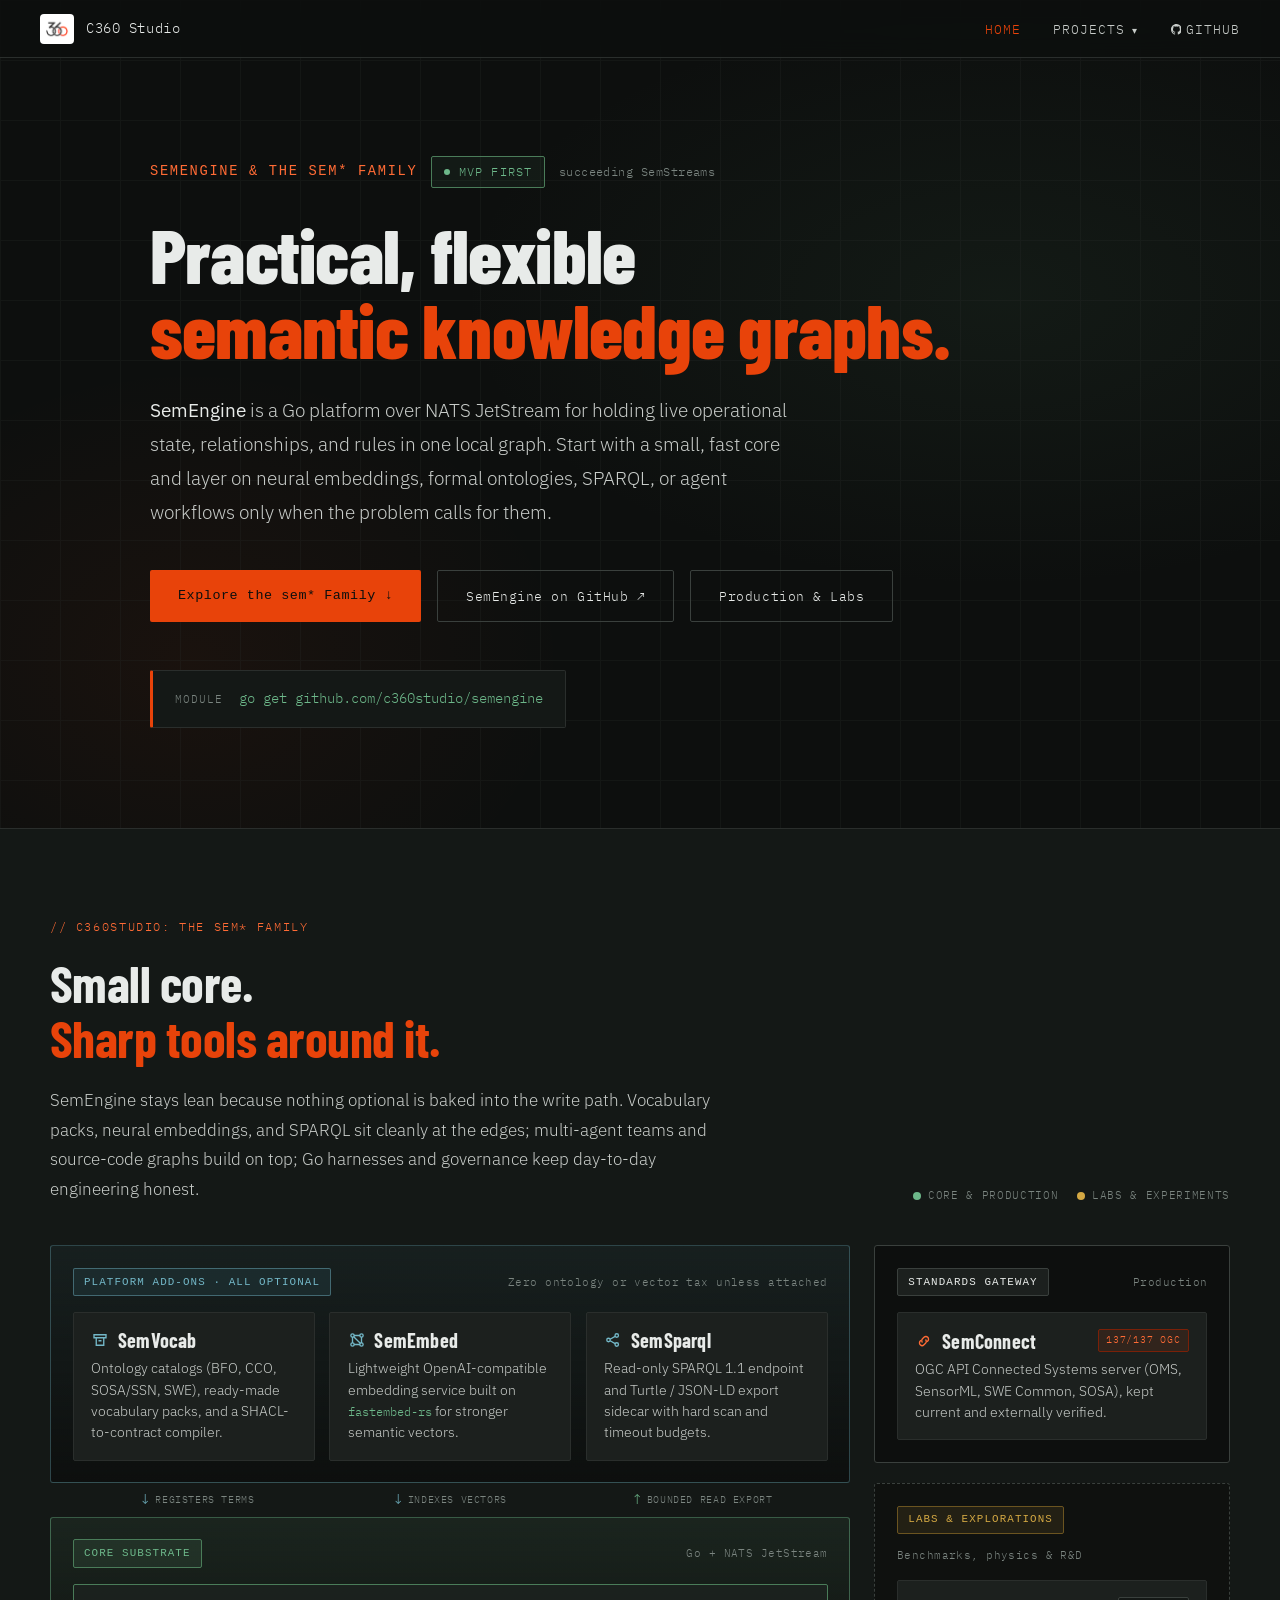
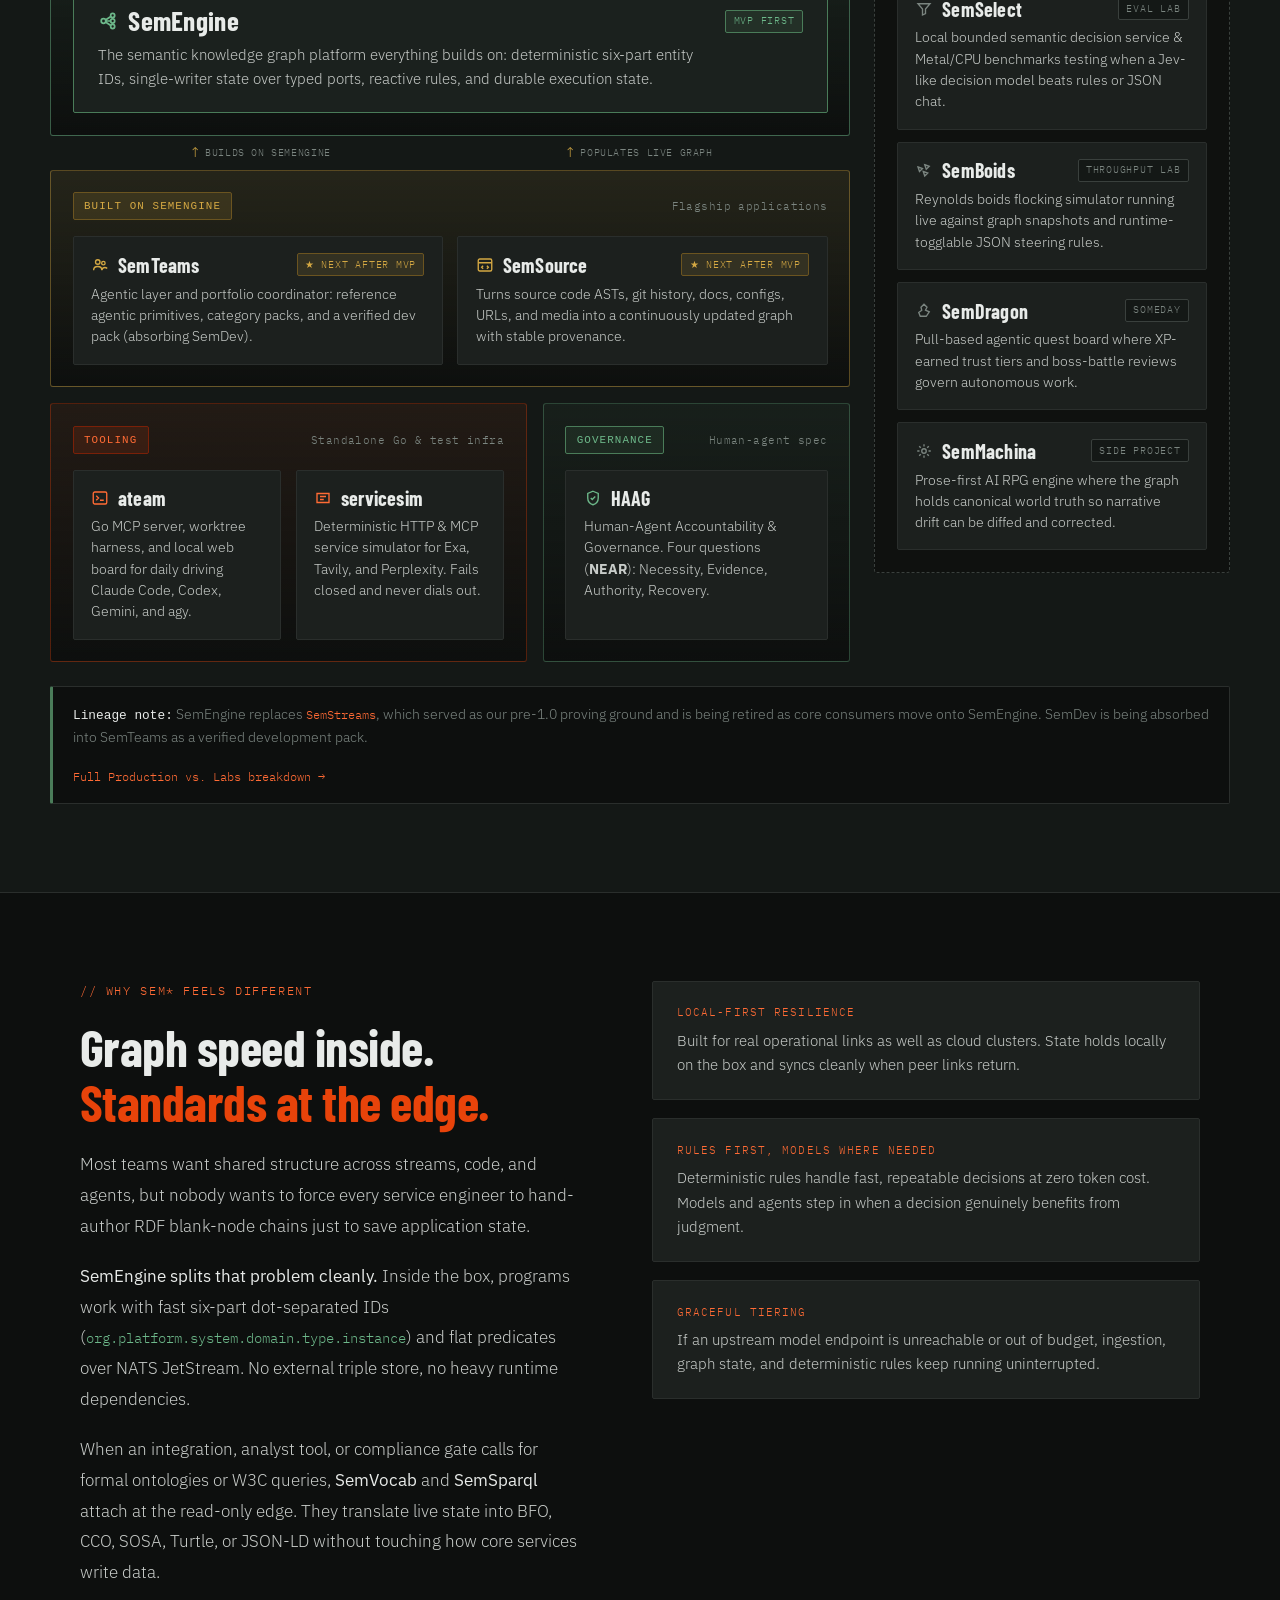
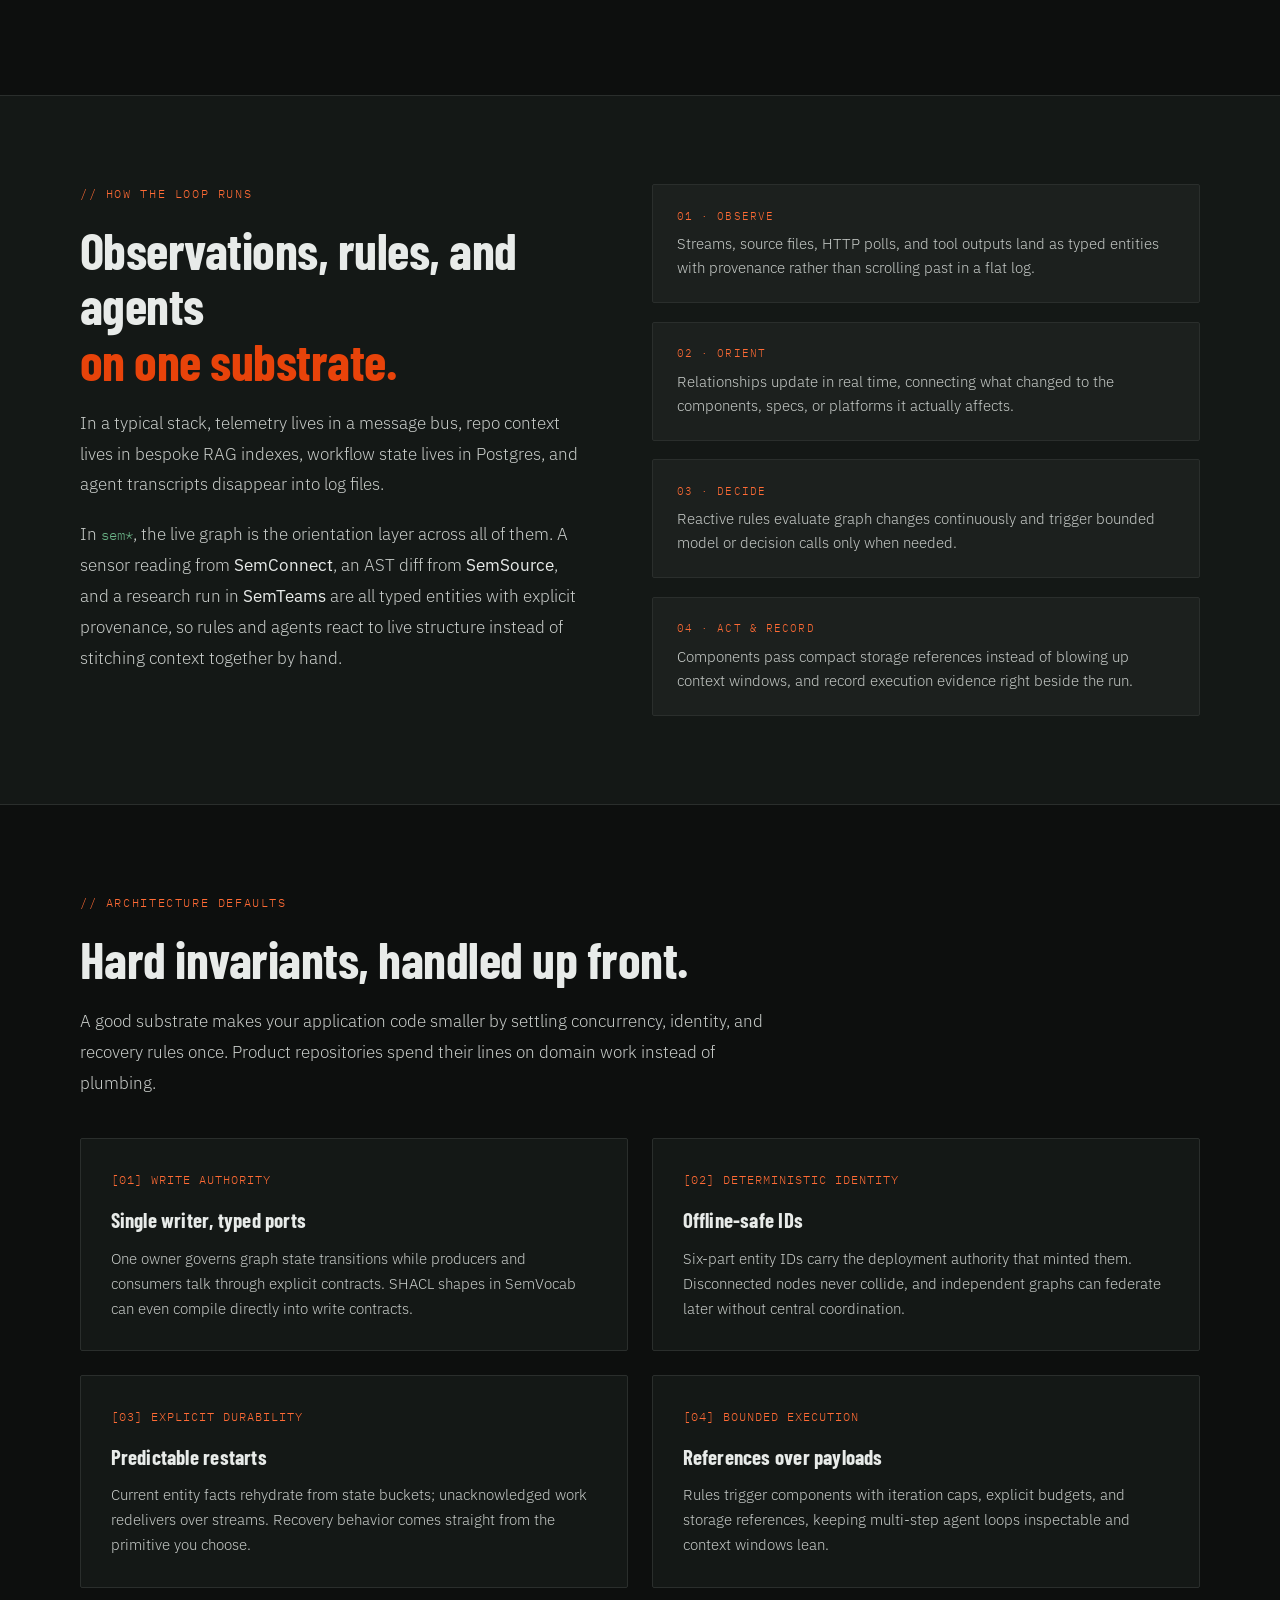
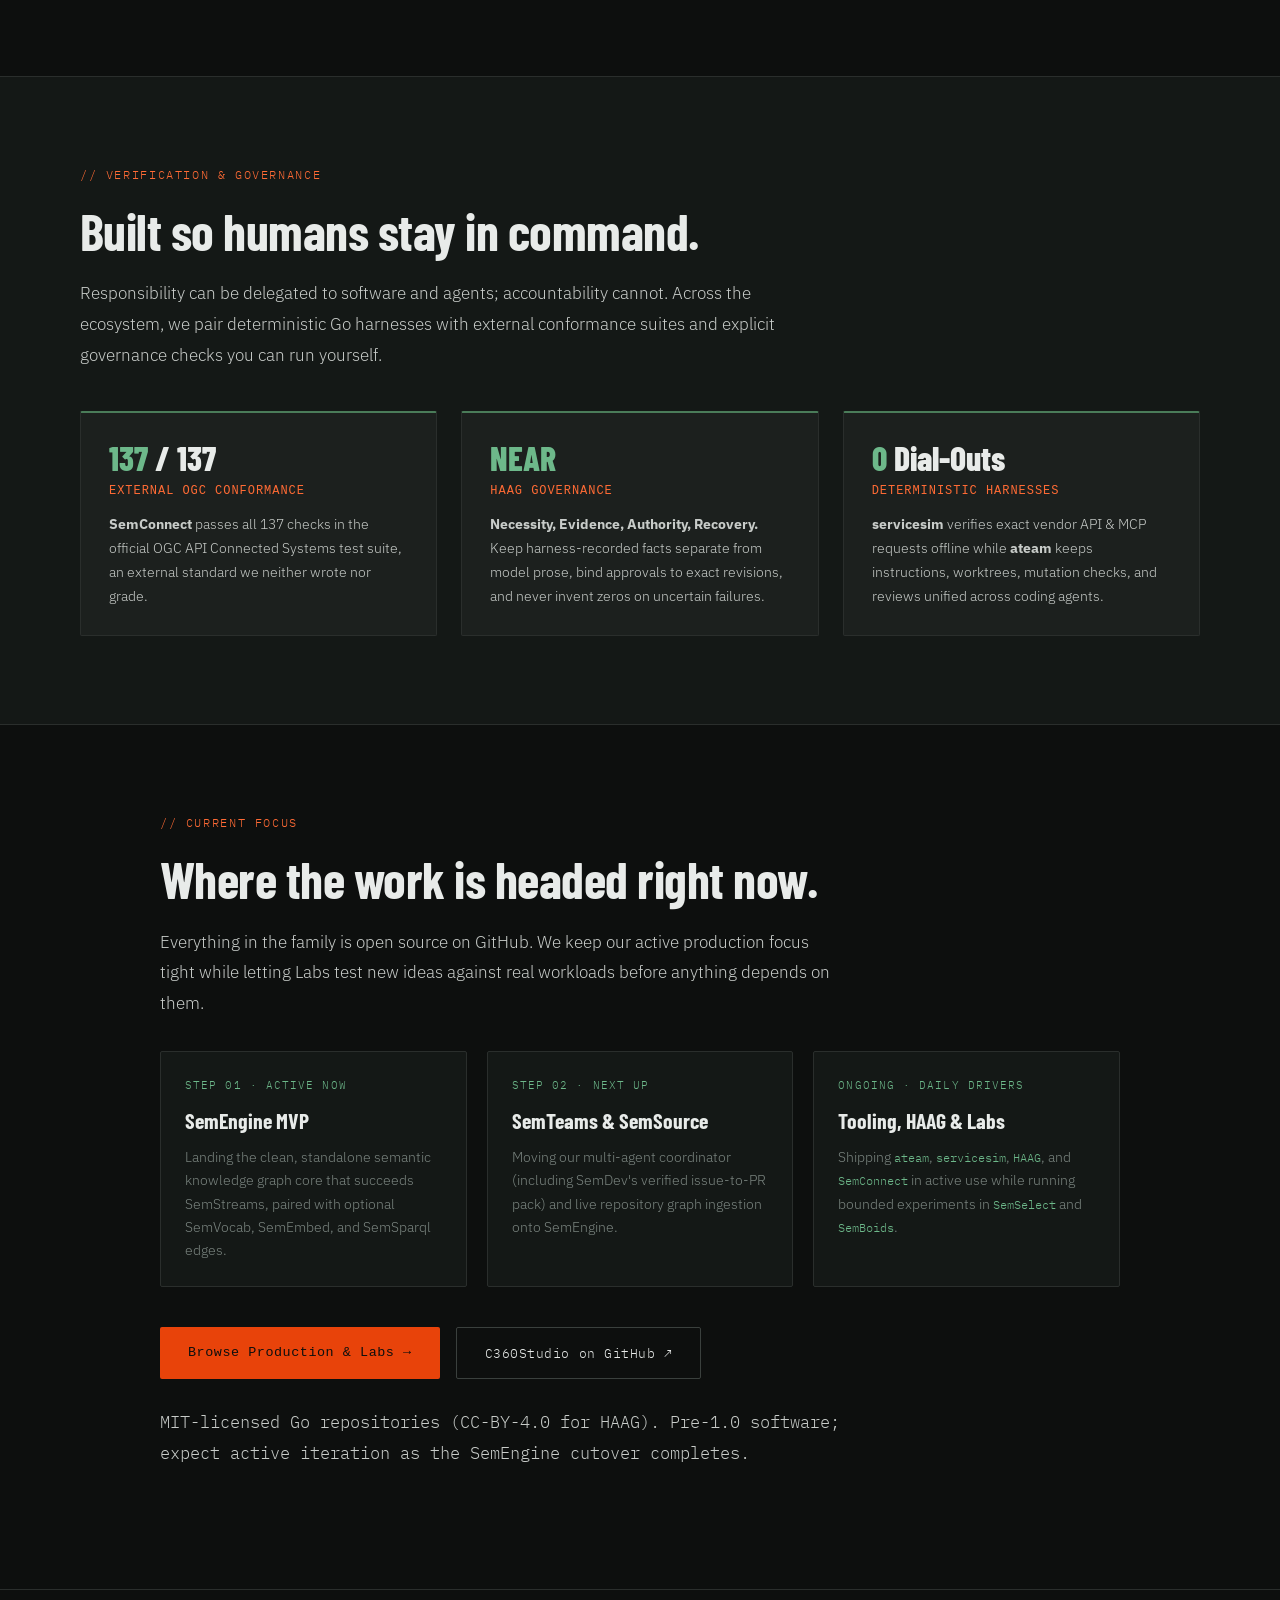
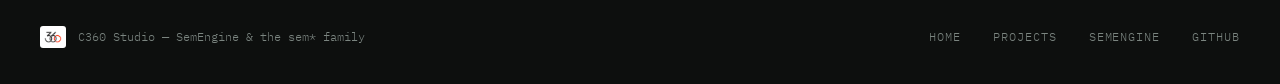
==== commit 1c6ee29d: "style: remove em-dashes from site prose" ====
--- a/index.html
+++ b/index.html
@@ -4,7 +4,7 @@
   <meta charset="UTF-8" />
   <meta name="viewport" content="width=device-width, initial-scale=1.0" />
   <title>SemEngine &amp; the sem* Family — C360 Studio</title>
-  <meta name="description" content="SemEngine is a Go semantic knowledge graph platform that keeps telemetry, code, rules, and agent runs in one live local graph—backed by optional semantic add-ons, Go tooling, and human-agent governance." />
+  <meta name="description" content="SemEngine is a Go semantic knowledge graph platform that keeps telemetry, code, rules, and agent runs in one live local graph, backed by optional semantic add-ons, Go tooling, and human-agent governance." />
   <link rel="preconnect" href="https://fonts.googleapis.com" />
   <link href="https://fonts.googleapis.com/css2?family=Barlow+Condensed:wght@600;700;800&family=IBM+Plex+Mono:wght@400;500&family=IBM+Plex+Sans:wght@300;400&display=swap" rel="stylesheet" />
   <link rel="icon" type="image/png" href="360 logo round 50.png" />
@@ -47,7 +47,7 @@
       <span class="hero-lineage">succeeding SemStreams</span>
     </div>
     <h1>Practical, flexible<br/><em>semantic knowledge graphs.</em></h1>
-    <p class="hero-sub"><strong>SemEngine</strong> is a Go platform over NATS JetStream for holding live operational state, relationships, and rules in one local graph. Start with a small, fast core—and layer on neural embeddings, formal ontologies, SPARQL, or agent workflows only when the problem calls for them.</p>
+    <p class="hero-sub"><strong>SemEngine</strong> is a Go platform over NATS JetStream for holding live operational state, relationships, and rules in one local graph. Start with a small, fast core and layer on neural embeddings, formal ontologies, SPARQL, or agent workflows only when the problem calls for them.</p>
     <div class="hero-actions">
       <a href="#family" class="btn-primary">Explore the sem* Family &#8595;</a>
       <a href="https://github.com/C360Studio/semengine" target="_blank" rel="noopener" class="btn-ghost">SemEngine on GitHub &#8599;</a>
@@ -217,7 +217,7 @@
                       servicesim
                     </span>
                   </div>
-                  <p>Deterministic HTTP &amp; MCP service simulator for Exa, Tavily, and Perplexity—fails closed and never dials out.</p>
+                  <p>Deterministic HTTP &amp; MCP service simulator for Exa, Tavily, and Perplexity. Fails closed and never dials out.</p>
                 </div>
               </a>
             </div>
@@ -347,7 +347,7 @@
       <h2>Graph speed inside.<br/><em>Standards at the edge.</em></h2>
       <p>Most teams want shared structure across streams, code, and agents, but nobody wants to force every service engineer to hand-author RDF blank-node chains just to save application state.</p>
       <p><strong>SemEngine splits that problem cleanly.</strong> Inside the box, programs work with fast six-part dot-separated IDs (<code>org.platform.system.domain.type.instance</code>) and flat predicates over NATS JetStream. No external triple store, no heavy runtime dependencies.</p>
-      <p>When an integration, analyst tool, or compliance gate calls for formal ontologies or W3C queries, <strong>SemVocab</strong> and <strong>SemSparql</strong> attach at the read-only edge—translating live state into BFO, CCO, SOSA, Turtle, or JSON-LD without touching how core services write data.</p>
+      <p>When an integration, analyst tool, or compliance gate calls for formal ontologies or W3C queries, <strong>SemVocab</strong> and <strong>SemSparql</strong> attach at the read-only edge. They translate live state into BFO, CCO, SOSA, Turtle, or JSON-LD without touching how core services write data.</p>
     </div>
     <div class="truth-right">
       <div class="truth-item">
@@ -372,7 +372,7 @@
       <div class="section-label">// How The Loop Runs</div>
       <h2>Observations, rules, and agents<br/><em>on one substrate.</em></h2>
       <p>In a typical stack, telemetry lives in a message bus, repo context lives in bespoke RAG indexes, workflow state lives in Postgres, and agent transcripts disappear into log files.</p>
-      <p>In <code>sem*</code>, the live graph is the orientation layer across all of them. A sensor reading from <strong>SemConnect</strong>, an AST diff from <strong>SemSource</strong>, and a research run in <strong>SemTeams</strong> are all typed entities with explicit provenance—so rules and agents react to live structure instead of stitching context together by hand.</p>
+      <p>In <code>sem*</code>, the live graph is the orientation layer across all of them. A sensor reading from <strong>SemConnect</strong>, an AST diff from <strong>SemSource</strong>, and a research run in <strong>SemTeams</strong> are all typed entities with explicit provenance, so rules and agents react to live structure instead of stitching context together by hand.</p>
     </div>
     <div class="truth-right">
       <div class="truth-item">
@@ -381,7 +381,7 @@
       </div>
       <div class="truth-item">
         <div class="truth-item-label">02 &middot; Orient</div>
-        <p>Relationships update in real time—connecting what changed to the components, specs, or platforms it actually affects.</p>
+        <p>Relationships update in real time, connecting what changed to the components, specs, or platforms it actually affects.</p>
       </div>
       <div class="truth-item">
         <div class="truth-item-label">03 &middot; Decide</div>
@@ -399,7 +399,7 @@
   <div class="principles-inner">
     <div class="section-label">// Architecture Defaults</div>
     <h2>Hard invariants, handled up front.</h2>
-    <p class="eco-lede">A good substrate makes your application code smaller by settling concurrency, identity, and recovery rules once—so product repositories spend their lines on domain work instead of plumbing.</p>
+    <p class="eco-lede">A good substrate makes your application code smaller by settling concurrency, identity, and recovery rules once. Product repositories spend their lines on domain work instead of plumbing.</p>
     <div class="principles-grid">
       <div class="principle">
         <div class="principle-icon">[01] Write Authority</div>
@@ -419,7 +419,7 @@
       <div class="principle">
         <div class="principle-icon">[04] Bounded Execution</div>
         <h3>References over payloads</h3>
-        <p>Rules trigger components with iteration caps, explicit budgets, and storage references—keeping multi-step agent loops inspectable and context windows lean.</p>
+        <p>Rules trigger components with iteration caps, explicit budgets, and storage references, keeping multi-step agent loops inspectable and context windows lean.</p>
       </div>
     </div>
   </div>
@@ -434,7 +434,7 @@
       <div class="proof-card">
         <div class="proof-stat"><span>137</span> / 137</div>
         <h3>External OGC Conformance</h3>
-        <p><strong>SemConnect</strong> passes all 137 checks in the official OGC API Connected Systems test suite—an external standard we neither wrote nor grade.</p>
+        <p><strong>SemConnect</strong> passes all 137 checks in the official OGC API Connected Systems test suite, an external standard we neither wrote nor grade.</p>
       </div>
       <div class="proof-card">
         <div class="proof-stat"><span>NEAR</span></div>
@@ -460,7 +460,7 @@
       <div class="roadmap-step">
         <div class="step-num">Step 01 &middot; Active Now</div>
         <h3>SemEngine MVP</h3>
-        <p>Landing the clean, standalone semantic knowledge graph core that succeeds SemStreams—paired with optional SemVocab, SemEmbed, and SemSparql edges.</p>
+        <p>Landing the clean, standalone semantic knowledge graph core that succeeds SemStreams, paired with optional SemVocab, SemEmbed, and SemSparql edges.</p>
       </div>
       <div class="roadmap-step">
         <div class="step-num">Step 02 &middot; Next Up</div>
@@ -478,7 +478,7 @@
       <a href="projects.html" class="btn-primary">Browse Production &amp; Labs &#8594;</a>
       <a href="https://github.com/C360Studio" target="_blank" rel="noopener" class="btn-ghost">C360Studio on GitHub &#8599;</a>
     </div>
-    <p class="alpha-note">MIT-licensed Go repositories (CC-BY-4.0 for HAAG). Pre-1.0 software—expect active iteration as the SemEngine cutover completes.</p>
+    <p class="alpha-note">MIT-licensed Go repositories (CC-BY-4.0 for HAAG). Pre-1.0 software; expect active iteration as the SemEngine cutover completes.</p>
   </div>
 </section>
 
